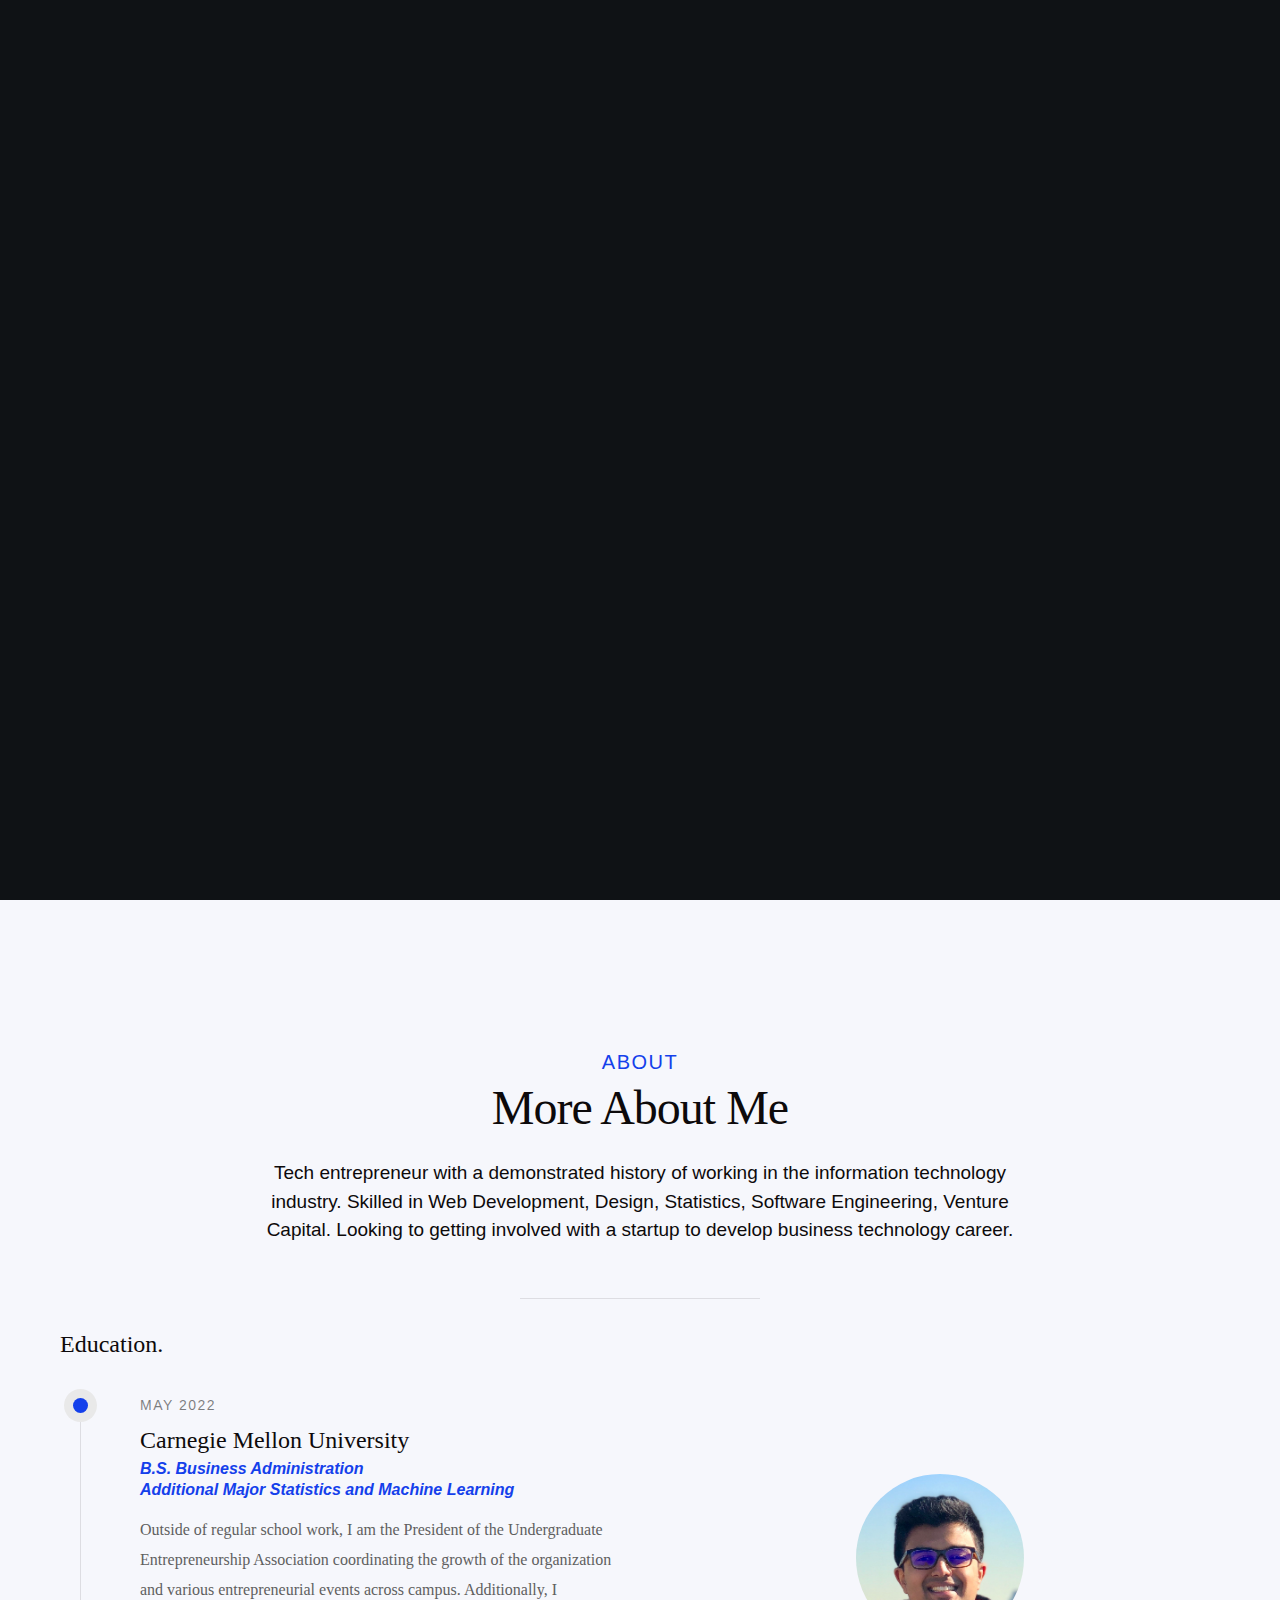
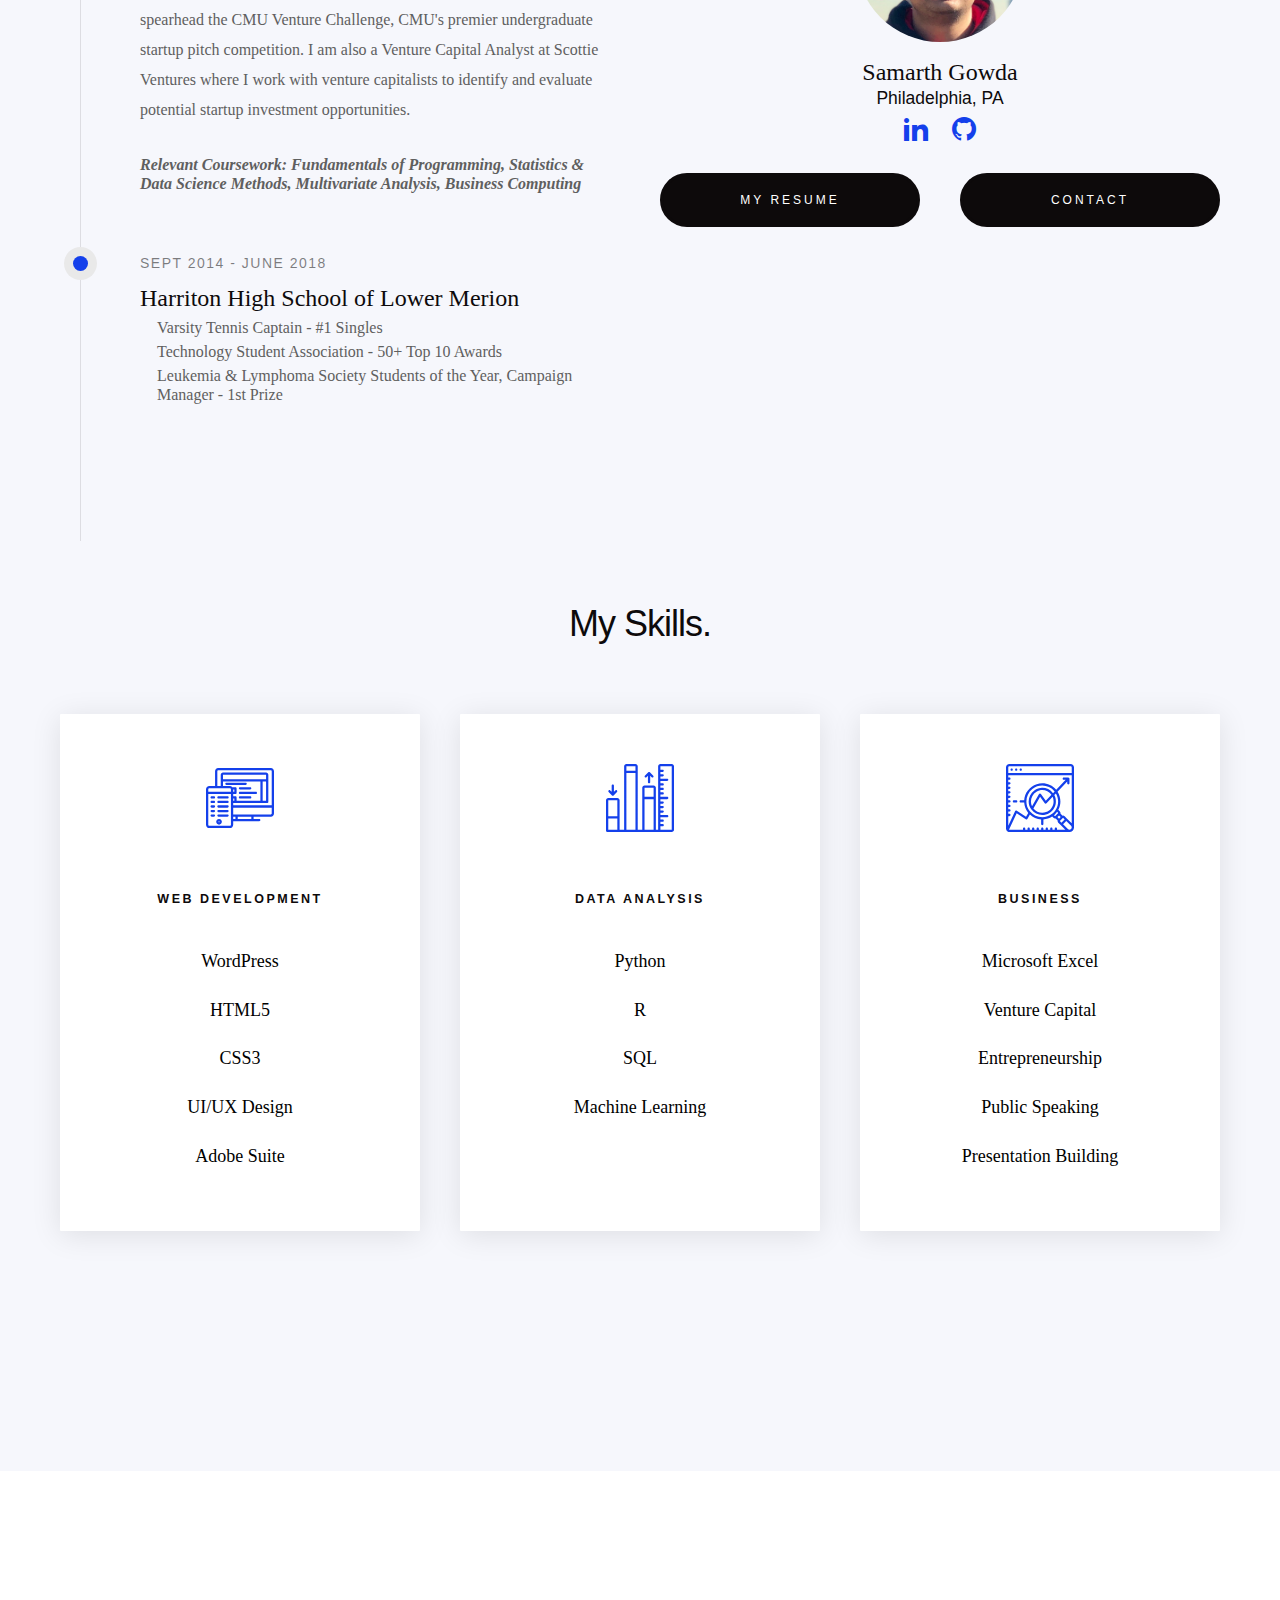
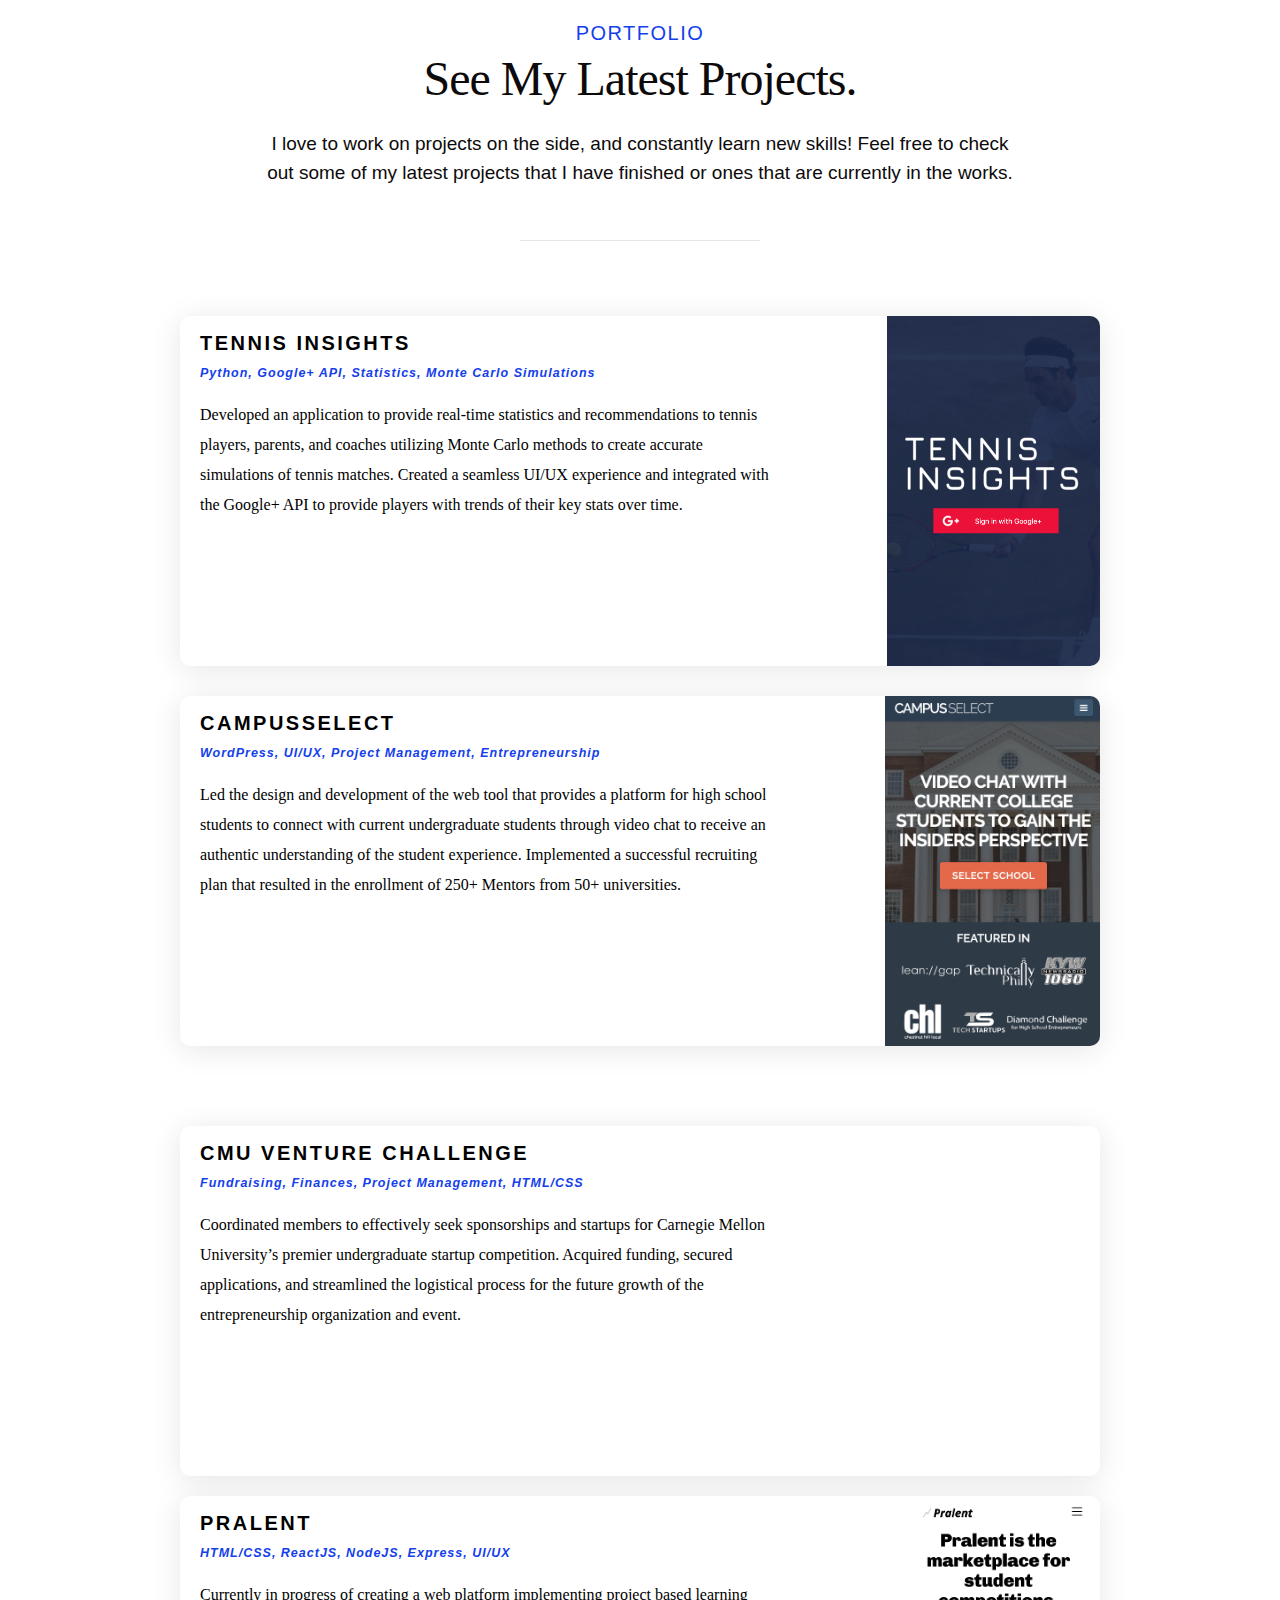
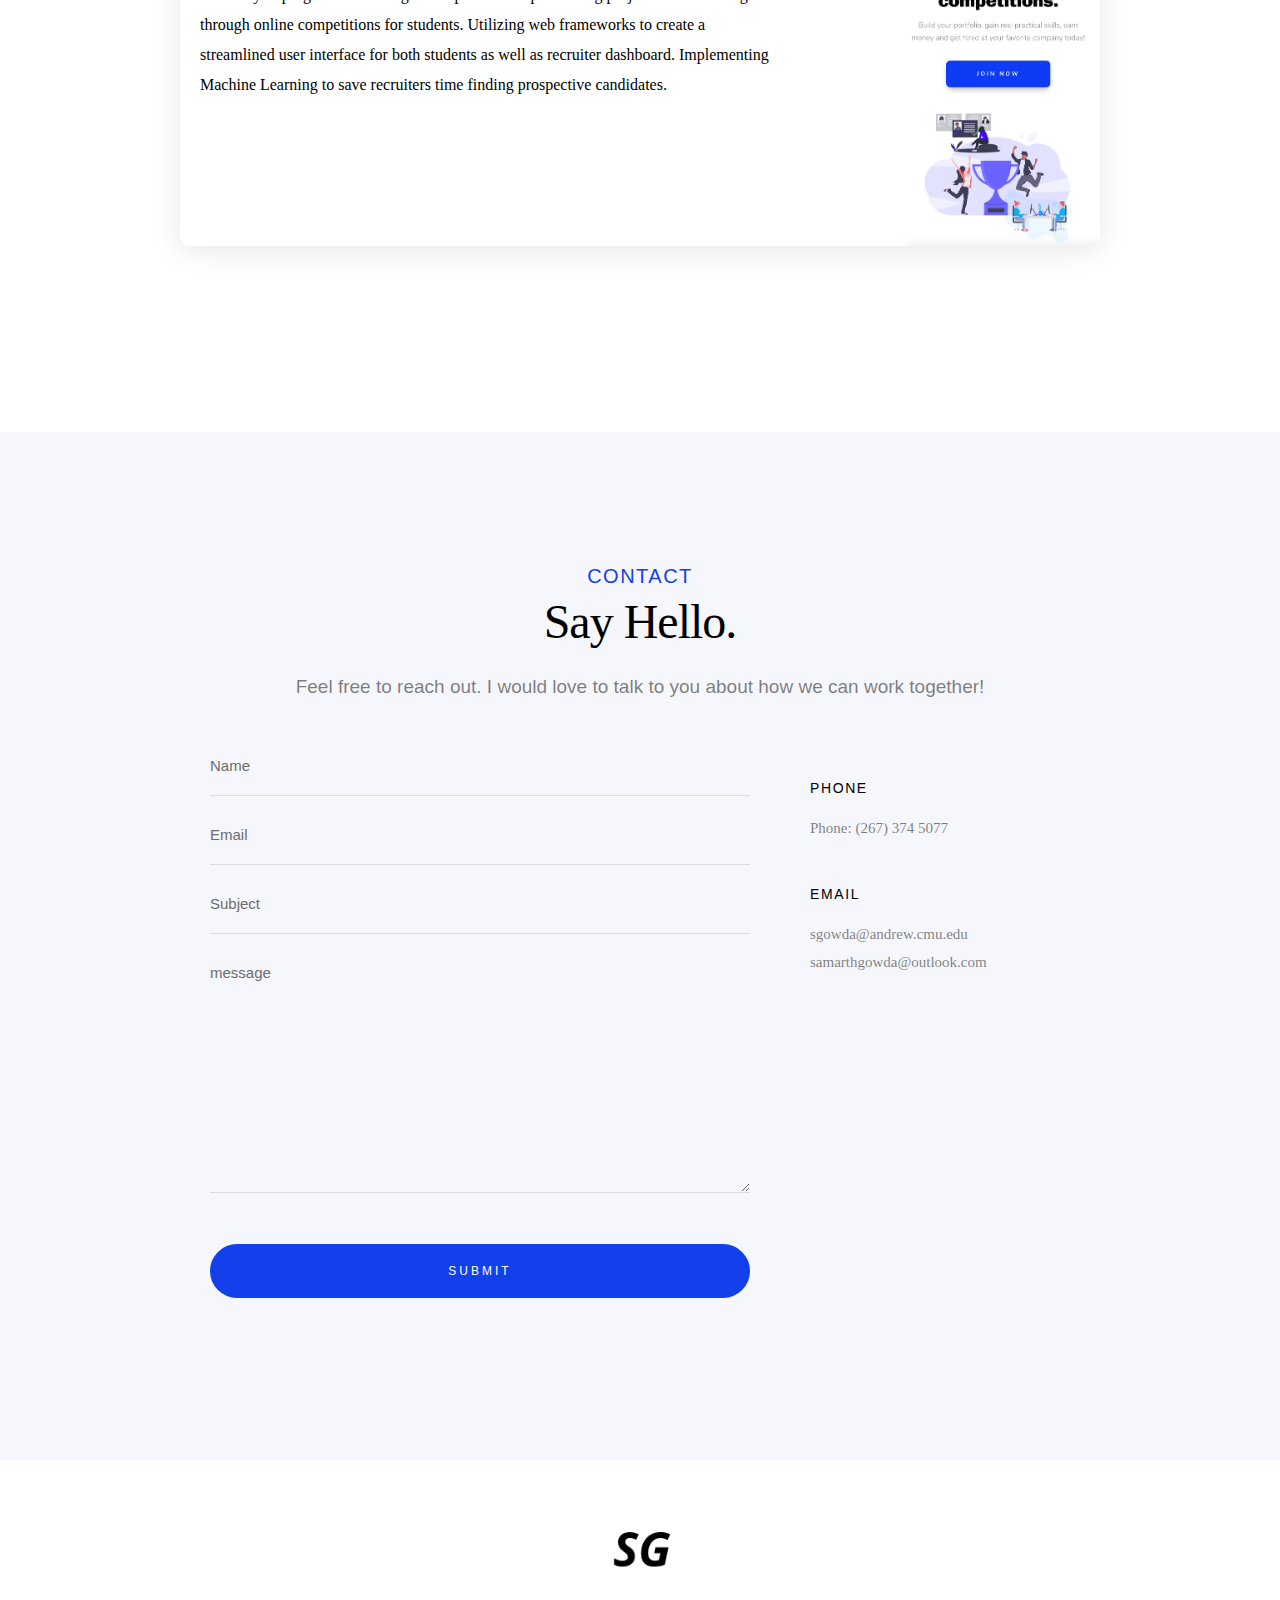
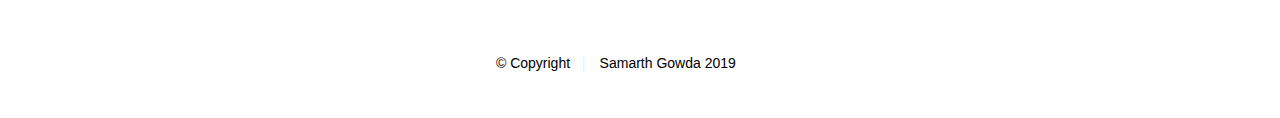
==== index.html @ a304f97c "Fix responsive project" ====
<!DOCTYPE html>
<!--[if lt IE 9 ]><html class="no-js oldie" lang="en"> <![endif]-->
<!--[if IE 9 ]><html class="no-js oldie ie9" lang="en"> <![endif]-->
<!--[if (gte IE 9)|!(IE)]><!-->
<html class="no-js" lang="en">
<!--<![endif]-->

<head>

    <!--- basic page needs
    ================================================== -->
    <meta charset="utf-8">
    <title>Samarth Gowda</title>
    <meta name="description" content="">
    <meta name="author" content="">

    <!-- mobile specific metas
    ================================================== -->
    <meta name="viewport" content="width=device-width, initial-scale=1">

    <!-- CSS
    ================================================== -->
    <link rel="stylesheet" href="css/base.css">
    <link rel="stylesheet" href="css/vendor.css">
    <link rel="stylesheet" href="css/main.css">

    <!-- script
    ================================================== -->
    <script src="js/modernizr.js"></script>
    <script src="js/pace.min.js"></script>

    <!-- favicons
    ================================================== -->
    <!-- <link rel="shortcut icon" href="favicon.ico" type="image/x-icon"> -->
    <link rel="icon" href="favicon.ico" type="">

    <link href="https://fonts.googleapis.com/css?family=Open+Sans" rel="stylesheet">
    <link rel="stylesheet" href="https://use.fontawesome.com/releases/v5.8.1/css/all.css" integrity="sha384-50oBUHEmvpQ+1lW4y57PTFmhCaXp0ML5d60M1M7uH2+nqUivzIebhndOJK28anvf" crossorigin="anonymous">
    <link rel="stylesheet" href="https://fonts.googleapis.com/icon?family=Material+Icons">

</head>

<body id="top">

    <!-- header
    ================================================== -->
    <header class="s-header">

        <div class="header-logo">
            <a class="site-logo" href="index.html"><img src="images/logo.png" alt="Homepage"></a>
        </div>

        <nav class="header-nav-wrap">
            <ul class="header-nav">
                <li class="current"><a class="smoothscroll"  href="#home" title="home">Home</a></li>
                <li><a class="smoothscroll"  href="#about" title="about">About</a></li>
                <li><a class="smoothscroll"  href="#projects" title="projects">Projects</a></li>
                <li><a class="smoothscroll"  href="#contact" title="contact">Contact</a></li>
            </ul>
        </nav>

        <a class="header-menu-toggle" href="#0"><span>Menu</span></a>

    </header> <!-- end s-header -->


   <!-- home
   ================================================== -->
   <section id="home" class="s-home page-hero target-section" data-parallax="scroll" data-image-src="images/bg-masthead.jpg" data-natural-width=3000 data-natural-height=2000 data-position-y=center>

        <div class="overlay"></div>
        <div class="shadow-overlay"></div>

        <div class="home-content">

            <div class="row home-content__main">

                <h3>Hello!</h3>

                <h1>
                    I am Samarth Gowda. <br>
                </h1>

                <h2>Student at Carnegie Mellon University<i class=""></i></h2>

                <div class="home-content__buttons">
                    <a href="#projects" class="smoothscroll btn btn--stroke">
                        Latest Projects
                    </a>
                    <a href="#about" class="smoothscroll btn btn--stroke">
                        More About Me
                    </a>
                </div>

                <div class="home-content__scroll">
                    <a href="#about" class="scroll-link smoothscroll">
                        <span>Scroll Down</span>
                    </a>
                </div>

            </div>

        </div> <!-- end home-content -->

    </section> <!-- end s-home -->


    <!-- about
    ================================================== -->
    <section id="about" class="s-about target-section">

        <div class="row narrow section-intro has-bottom-sep">
            <div class="col-full text-center">
                <h3>About</h3>
                <h1>More About Me</h1>
                <p class="lead">
                    Tech entrepreneur with a demonstrated history of working in the information technology
                    industry. Skilled in Web Development, Design, Statistics, Software Engineering, Venture Capital. Looking to
                    getting involved with a startup to develop business technology career.
                </p>
            </div>
        </div>

        <div class="row about-content">
            <div class="col-six tab-full left">
                <h3>Education.</h3>
                <div class="timeline">

                    <div class="timeline__block">
                        <div class="timeline__bullet"></div>
                        <div class="timeline__header">
                            <p class="timeline__timeframe">May 2022</p>
                            <h3>Carnegie Mellon University</h3>
                            <h5>B.S. Business Administration <br>Additional Major Statistics and Machine Learning</h5>
                        </div>
                        <div class="timeline__desc">
                            <p>Outside of regular school work, I am the President of the Undergraduate Entrepreneurship Association
                                coordinating the growth of the organization and various entrepreneurial events across campus.
                                Additionally, I spearhead the CMU Venture Challenge, CMU's premier undergraduate startup
                                pitch competition. I am also a Venture Capital Analyst at Scottie Ventures where I work with
                                venture capitalists to identify and evaluate potential startup investment opportunities.

                            <br>
                            <p class="coursework">Relevant Coursework: Fundamentals of Programming, Statistics & Data Science Methods,
                            Multivariate Analysis, Business Computing</p>
                            </p>

                        </div>
                    </div> <!-- end timeline__block -->

                    <div class="timeline__block">
                        <div class="timeline__bullet"></div>
                        <div class="timeline__header">
                            <p class="timeline__timeframe">Sept 2014 - June 2018</p>
                            <h3>Harriton High School of Lower Merion</h3>
                            <!-- <h5>Front-end Developer</h5> -->
                        </div>
                        <div class="timeline__desc">
                            <ul>
                                Varsity Tennis Captain - #1 Singles
                            </ul>
                            <ul>
                                Technology Student Association -  50+ Top 10 Awards
                            </ul>
                            <ul>
                                Leukemia & Lymphoma Society Students of the Year, Campaign Manager - 1st Prize
                            </ul>
                        </div>
                    </div> <!-- end timeline__block -->

                </div> <!-- end timeline -->
            </div> <!-- end left -->

            <div class="col-six tab-full right profile-info">
                <div class="align-center">
                    <img class="headshot" src="images/headshot.png" alt="headshot">
                    <h3>Samarth Gowda</h3>
                    <h4>Philadelphia, PA</h4>
                    <div class="">

                        <a href="https://www.linkedin.com/in/samarthgowda17/" target="_blank"><i class="im im-linkedin" aria-hidden="true"></i></a>

                        <a href="https://github.com/samarthgowda" target="_blank"><i class="im im-github" aria-hidden="true"></i></a>

                    </div>
                </div>
                <div class="row profile-btns">
                    <div class="col-six tab-full left">
                        <a href="SamarthGowdaResume.pdf" target="_blank" class="btn btn--primary full-width">My Resume</a>
                    </div>
                    <div class="col-six tab-full right">
                        <a href="mailto:sgowda@andrew.cmu.edu" class="btn btn--primary full-width">Contact</a>
                    </div>
                </div>
            </div>

        </div> <!-- end about-content -->


        <div class="row">
            <div class="col-full text-center">
                <h1>My Skills.</h1>
            </div>
        </div>
        <div class="row row-card">
            <div class="col-four">
                <div class="card">
                    <img src="images/icons/svg/web_dev.svg" alt="">
                    <h3>Web Development</h3>
                    <ul>
                        WordPress
                    </ul>
                    <ul>
                        HTML5
                    </ul>
                    <ul>
                        CSS3
                    </ul>
                    <ul>
                        UI/UX Design
                    </ul>
                    <ul>
                        Adobe Suite
                    </ul>
                </div>
            </div>
            <div class="col-four">
                <div class="card">
                    <img src="images/icons/svg/analytics.svg" alt="">
                    <h3>Data Analysis</h3>
                    <ul>
                        Python
                    </ul>
                    <ul>
                        R
                    </ul>
                    <ul>
                        SQL
                    </ul>
                    <ul>
                        Machine Learning
                    </ul>

                </div>
            </div>
            <div class="col-four">
                <div class="card">
                    <img src="images/icons/svg/business.svg" alt="">
                    <h3>Business</h3>
                    <ul>
                        Microsoft Excel
                    </ul>
                    <ul>
                        Venture Capital
                    </ul>
                    <ul>
                        Entrepreneurship
                    </ul>
                    <ul>
                        Public Speaking
                    </ul>
                    <ul>
                        Presentation Building
                    </ul>
                </div>
            </div>
        </div>


    </section> <!-- end about -->


    <!-- works
    ================================================== -->
    <section id="projects" class="s-works target-section">

        <div class="row narrow section-intro has-bottom-sep">
            <div class="col-full">
                <h3>Portfolio</h3>
                <h1>See My Latest Projects.</h1>
                <p class="lead">I love to work on projects on the side, and constantly learn new skills! Feel free to check out some of my latest projects that I have finished or
                ones that are currently in the works. </p>
            </div>
        </div>

        <!-- Row 1 -->
        <div class="row row-port">
            <!--  Tennis Insights -->
            <div class="col-six">
                <a href="https://www.youtube.com/watch?v=HVF5851zRSo&feature=youtu.be" target="_blank">
                    <div class="port-card">

                        <div class="col-eight">
                            <h1>Tennis Insights</h1>
                            <h3>Python, Google+ API, Statistics, Monte Carlo Simulations</h3>
                            <p>Developed an application to provide real-time statistics and recommendations to tennis players, parents, and coaches utilizing
                                 Monte Carlo methods to create accurate simulations of tennis matches. Created a seamless UI/UX experience and integrated with the Google+ API to provide
                                 players with trends of their key stats over time.
                             </p>

                        </div>
                        <div class="col-four">
                            <img src="images/portfolio/tennis_insights.png" alt="">
                        </div>

                    </div>
                </a>

            </div>
            <!--  CampusSelect -->
            <div class="col-six">
                <a href="https://www.campusselect.org" target="_blank">
                    <div class="port-card">
                        <div class="col-eight">
                            <h1>CampusSelect</h1>
                            <h3>WordPress, UI/UX, Project Management, Entrepreneurship</h3>
                            <p>Led the design and development of the web tool that provides a platform for high school
                                students to connect with current undergraduate students through video chat to receive an
                                authentic understanding of the student experience. Implemented a successful recruiting plan
                                that resulted in the enrollment of 250+ Mentors from 50+ universities.
                            </p>
                        </div>
                        <div class="col-four">
                            <img src="images/portfolio/campusselect.png" alt="">
                        </div>

                    </div>
                </a>

            </div>
        </div>

        <!--  Row 2-->
        <div class="row row-port">
            <!--  CMU VC -->
            <div class="col-six">
                <a href="https://cmuvc.ueacmu.com" target="_blank">
                    <div class="port-card">

                        <div class="col-eight">
                            <h1>CMU Venture Challenge</h1>
                            <h3>Fundraising, Finances, Project Management, HTML/CSS</h3>
                            <p>Coordinated members to effectively seek sponsorships and startups for
                                Carnegie Mellon University’s premier undergraduate startup competition.
                                Acquired funding, secured applications, and streamlined the logistical process for
                                the future growth of the entrepreneurship organization and event.
                             </p>

                        </div>
                        <div class="col-four">
                            <img src="images/portfolio/cmu_vc_speaking.png" alt="">
                        </div>

                    </div>
                </a>

            </div>
            <!--  Pralent -->
            <div class="col-six">
                <a>
                    <div class="port-card">
                        <div class="col-eight">
                            <h1>Pralent</h1>
                            <h3>HTML/CSS, ReactJS, NodeJS, Express, UI/UX</h3>
                            <p>Currently in progress of creating a web platform implementing project based learning
                                through online competitions for students. Utilizing web frameworks to create a streamlined
                                user interface for both students as well as recruiter dashboard. Implementing Machine Learning
                                to save recruiters time finding prospective candidates.
                            </p>
                        </div>
                        <div class="col-four">
                            <img src="images/portfolio/pralent_homepage.png" alt="">
                        </div>

                    </div>
                </a>

            </div>
        </div>


    </section> <!-- end works -->

    <!-- s-contact
    ================================================== -->
    <section id="contact" class="s-contact target-section">

        <div class="overlay"></div>

        <div class="row narrow section-intro">
            <div class="col-full">
                <h3>Contact</h3>
                <h1>Say Hello.</h1>

                <p class="lead">Feel free to reach out. I would love to talk to you about how we can work together!</p>
            </div>
        </div>

        <div class="row contact__main">
            <div class="col-eight tab-full contact__form">
                <form name="contactForm" id="contactForm" method="post" action="">
                    <fieldset>

                    <div class="form-field">
                        <input name="contactName" type="text" id="contactName" placeholder="Name" value="" minlength="2" required="" aria-required="true" class="full-width">
                    </div>
                    <div class="form-field">
                        <input name="contactEmail" type="email" id="contactEmail" placeholder="Email" value="" required="" aria-required="true" class="full-width">
                    </div>
                    <div class="form-field">
                        <input name="contactSubject" type="text" id="contactSubject" placeholder="Subject" value="" class="full-width">
                    </div>
                    <div class="form-field">
                        <textarea name="contactMessage" id="contactMessage" placeholder="message" rows="10" cols="50" required="" aria-required="true" class="full-width"></textarea>
                    </div>
                    <div class="form-field">
                        <button class="full-width btn--primary">Submit</button>
                        <div class="submit-loader">
                            <div class="text-loader">Sending...</div>
                            <div class="s-loader">
                                <div class="bounce1"></div>
                                <div class="bounce2"></div>
                                <div class="bounce3"></div>
                            </div>
                        </div>
                    </div>

                    </fieldset>
                </form>

                <!-- contact-warning -->
                <div class="message-warning">
                    Something went wrong. Please try again.
                </div>

                <!-- contact-success -->
                <div class="message-success">
                    Your message was sent, thank you!<br>
                </div>

            </div>
            <div class="col-four tab-full contact__infos">
                <h4 class="h06">Phone</h4>
                <p>Phone: (267) 374 5077<br>
                </p>

                <h4 class="h06">Email</h4>
                <p>sgowda@andrew.cmu.edu<br>
                samarthgowda@outlook.com
                </p>

            </div>

        </div>

    </section> <!-- end s-contact -->


    <!-- footer
    ================================================== -->
    <footer>
        <div class="row">
            <div class="col-full">

                <div class="footer-logo">
                    <a class="footer-site-logo" href="#0"><img src="images/logo.png" alt="Homepage"></a>
                </div>
            </div>
        </div>

        <div class="row footer-bottom">

            <div class="col-twelve">
                <div class="copyright">
                    <span>© Copyright</span>
                    <span>Samarth Gowda 2019<a style="color: #fff;" href="https://www.styleshout.com/">License</a></span>
                </div>

                <div class="go-top">
                <a class="smoothscroll" title="Back to Top" href="#top"><i class="im im-arrow-up" aria-hidden="true"></i></a>
                </div>
            </div>

        </div> <!-- end footer-bottom -->

    </footer> <!-- end footer -->


    <!-- photoswipe background
    ================================================== -->
    <div aria-hidden="true" class="pswp" role="dialog" tabindex="-1">

        <div class="pswp__bg"></div>
        <div class="pswp__scroll-wrap">

            <div class="pswp__container">
                <div class="pswp__item"></div>
                <div class="pswp__item"></div>
                <div class="pswp__item"></div>
            </div>

            <div class="pswp__ui pswp__ui--hidden">
                <div class="pswp__top-bar">
                    <div class="pswp__counter"></div><button class="pswp__button pswp__button--close" title="Close (Esc)"></button> <button class="pswp__button pswp__button--share" title=
                    "Share"></button> <button class="pswp__button pswp__button--fs" title="Toggle fullscreen"></button> <button class="pswp__button pswp__button--zoom" title=
                    "Zoom in/out"></button>
                    <div class="pswp__preloader">
                        <div class="pswp__preloader__icn">
                            <div class="pswp__preloader__cut">
                                <div class="pswp__preloader__donut"></div>
                            </div>
                        </div>
                    </div>
                </div>
                <div class="pswp__share-modal pswp__share-modal--hidden pswp__single-tap">
                    <div class="pswp__share-tooltip"></div>
                </div><button class="pswp__button pswp__button--arrow--left" title="Previous (arrow left)"></button> <button class="pswp__button pswp__button--arrow--right" title=
                "Next (arrow right)"></button>
                <div class="pswp__caption">
                    <div class="pswp__caption__center"></div>
                </div>
            </div>

        </div>

    </div><!-- end photoSwipe background -->

    <div id="preloader">
        <div id="loader"></div>
    </div>


    <!-- Java Script
    ================================================== -->
    <script src="js/jquery-3.2.1.min.js"></script>
    <script src="js/plugins.js"></script>
    <script src="js/main.js"></script>

</body>

</html>
---- css/base.css ----
/* ===================================================================
 *
 *  Hola v1.0 Base Stylesheet
 *  10-02-2017
 *  ------------------------------------------------------------------
 *
 *  TOC:
 *  # Normalize
 *  # Basic/base setup styles
 *      ## Media
 *      ## Typography resets
 *      ## links
 *      ## inputs
 *  # grid
 *      ## medium size devices
 *      ## tablets
 *      ## mobile devices
 *      ## small mobile devices
 *  # block grids
 *      ## medium size devices
 *      ## tablets
 *      ## mobile devices
 *      ## small mobile devices
 *  # MISC
 *
 * =================================================================== */


/* ===================================================================
 * # normalize
 * normalize.css v5.0.0 | MIT License |
 * github.com/necolas/normalize.css
 *
 * ------------------------------------------------------------------- */

html {
    font-family: sans-serif;
    line-height: 1.15;
    -ms-text-size-adjust: 100%;
    -webkit-text-size-adjust: 100%;
}

body {
    margin: 0;
}

article, aside, footer, header, nav, section {
    display: block;
}

h1 {
    font-size: 2em;
    margin: 0.67em 0;
}

figcaption, figure, main {
    display: block;
}

figure {
    margin: 1em 40px;
}

hr {
    box-sizing: content-box;
    height: 0;
    overflow: visible;
}

pre {
    font-family: monospace, monospace;
    font-size: 1em;
}

a {
    background-color: transparent;
    -webkit-text-decoration-skip: objects;
}

a:active, a:hover {
    outline-width: 0;
}

abbr[title] {
    border-bottom: none;
    text-decoration: underline;
    text-decoration: underline dotted;
}

b, strong {
    font-weight: inherit;
}

b, strong {
    font-weight: bolder;
}

code, kbd, samp {
    font-family: monospace, monospace;
    font-size: 1em;
}

dfn {
    font-style: italic;
}

mark {
    background-color: #ff0;
    color: #000;
}

small {
    font-size: 80%;
}

sub, sup {
    font-size: 75%;
    line-height: 0;
    position: relative;
    vertical-align: baseline;
}

sub {
    bottom: -0.25em;
}

sup {
    top: -0.5em;
}

audio, video {
    display: inline-block;
}

audio:not([controls]) {
    display: none;
    height: 0;
}

img {
    border-style: none;
}

svg:not(:root) {
    overflow: hidden;
}

button, input, optgroup, select, textarea {
    font-family: sans-serif;
    font-size: 100%;
    line-height: 1.15;
    margin: 0;
}

button, input {
    overflow: visible;
}

button, select {
    text-transform: none;
}

button, html [type="button"], [type="reset"], [type="submit"] {
    -webkit-appearance: button;
}

button::-moz-focus-inner, [type="button"]::-moz-focus-inner, [type="reset"]::-moz-focus-inner, [type="submit"]::-moz-focus-inner {
    border-style: none;
    padding: 0;
}

button:-moz-focusring, [type="button"]:-moz-focusring, [type="reset"]:-moz-focusring, [type="submit"]:-moz-focusring {
    outline: 1px dotted ButtonText;
}

fieldset {
    border: 1px solid #c0c0c0;
    margin: 0 2px;
    padding: 0.35em 0.625em 0.75em;
}

legend {
    box-sizing: border-box;
    color: inherit;
    display: table;
    max-width: 100%;
    padding: 0;
    white-space: normal;
}

progress {
    display: inline-block;
    vertical-align: baseline;
}

textarea {
    overflow: auto;
}

[type="checkbox"], [type="radio"] {
    box-sizing: border-box;
    padding: 0;
}

[type="number"]::-webkit-inner-spin-button, [type="number"]::-webkit-outer-spin-button {
    height: auto;
}

[type="search"] {
    -webkit-appearance: textfield;
    outline-offset: -2px;
}

[type="search"]::-webkit-search-cancel-button, [type="search"]::-webkit-search-decoration {
    -webkit-appearance: none;
}

::-webkit-file-upload-button {
    -webkit-appearance: button;
    font: inherit;
}

details, menu {
    display: block;
}

summary {
    display: list-item;
}

canvas {
    display: inline-block;
}

template {
    display: none;
}

[hidden] {
    display: none;
}


/* ===================================================================
 * # basic/base setup styles - (_basic.scss)
 *
 * ------------------------------------------------------------------- */

html {
    font-size: 62.5%;
    box-sizing: border-box;
}

*, *::before, *::after {
    box-sizing: inherit;
}

body {
    font-weight: normal;
    line-height: 1;
    word-wrap: break-word;
    text-rendering: optimizeLegibility;
    -webkit-overflow-scrolling: touch;
    -webkit-text-size-adjust: none;
}

body, input, button {
    -moz-osx-font-smoothing: grayscale;
    -webkit-font-smoothing: antialiased;
}


/* -------------------------------------------------------------------
 * ## Media - (_basic.scss)
 * ------------------------------------------------------------------- */

img, video {
    max-width: 100%;
    height: auto;
}


/* -------------------------------------------------------------------
 * ## Typography resets - (_basic.scss)
 * ------------------------------------------------------------------- */

div, dl, dt, dd, ul, ol, li, h1, h2, h3, h4, h5, h6, pre, form, p, blockquote, th, td {
    margin: 0;
    padding: 0;
}

h1, h2, h3, h4, h5, h6 {
    -webkit-font-smoothing: auto;
    -webkit-font-smoothing: antialiased;
    -webkit-font-variant-ligatures: common-ligatures;
    -moz-font-variant-ligatures: common-ligatures;
    font-variant-ligatures: common-ligatures;
    text-rendering: optimizeLegibility;
}

em, i {
    font-style: italic;
    line-height: inherit;
}

strong, b {
    font-weight: bold;
    line-height: inherit;
}

small {
    font-size: 60%;
    line-height: inherit;
}

ol, ul {
    list-style: none;
}

li {
    display: block;
}


/* -------------------------------------------------------------------
 * ## links - (_basic.scss)
 * ------------------------------------------------------------------- */

a {
    text-decoration: none;
    line-height: inherit;
}

a img {
    border: none;
}


/* -------------------------------------------------------------------
 * ## inputs - (_basic.scss)
 * ------------------------------------------------------------------- */

fieldset {
    margin: 0;
    padding: 0;
}

input[type="email"],
input[type="number"],
input[type="search"],
input[type="text"],
input[type="tel"],
input[type="url"],
input[type="password"], textarea {
    -webkit-appearance: none;
    -moz-appearance: none;
    -ms-appearance: none;
    -o-appearance: none;
    appearance: none;
}


/* ===================================================================
 * # grid - (_grid.scss)
 *
 * ------------------------------------------------------------------- */

.row {
    width: 94%;
    max-width: 1200px;
    margin: 0 auto;
}

.row:after {
    content: "";
    display: table;
    clear: both;
}

.row .row {
    width: auto;
    max-width: none;
    margin-left: -20px;
    margin-right: -20px;
}


/* column blocks
 * -------------------------------------- */

[class*="col-"] {
    float: left;
}

[class*="col-"] + [class*="col-"].end {
    float: right;
}

[class*="col-"] {
    padding: 0 20px;
}


/* column width classes
 * -------------------------------------- */

.col-one {
    width: 8.33333%;
}

.col-two, .col-1-6 {
    width: 16.66667%;
}

.col-three, .col-1-4 {
    width: 25%;
}

.col-four, .col-1-3 {
    width: 33.33333%;
}

.col-five {
    width: 41.66667%;
}

.col-six, .col-1-2 {
    width: 50%;
}

.col-seven {
    width: 58.33333%;
}

.col-eight, .col-2-3 {
    width: 66.66667%;
}

.col-nine, .col-3-4 {
    width: 75%;
}

.col-ten, .col-5-6 {
    width: 83.33333%;
}

.col-eleven {
    width: 91.66667%;
}

.col-twelve, .col-full {
    width: 100%;
}


/* -------------------------------------------------------------------
 * ## medium size devices - (_grid.scss)
 * ------------------------------------------------------------------- */

@media only screen and (max-width: 1200px) {
    .row .row {
        margin-left: -15px;
        margin-right: -15px;
    }
    [class*="col-"] {
        padding: 0 15px;
    }
    .md-two, .md-1-6 {
        width: 16.66667%;
    }
    .md-one {
        width: 8.33333%;
    }
    .md-three, .md-1-4 {
        width: 25%;
    }
    .md-four, .md-1-3 {
        width: 33.33333%;
    }
    .md-five {
        width: 41.66667%;
    }
    .md-six, .md-1-2 {
        width: 50%;
    }
    .md-seven {
        width: 58.33333%;
    }
    .md-eight, .md-2-3 {
        width: 66.66667%;
    }
    .md-nine, .md-3-4 {
        width: 75%;
    }
    .md-ten, .md-5-6 {
        width: 83.33333%;
    }
    .md-eleven {
        width: 91.66667%;
    }
    .md-twelve, .md-full {
        width: 100%;
    }
}


/* -------------------------------------------------------------------
 * ## tablets - (_grid.scss)
 * ------------------------------------------------------------------- */

@media only screen and (max-width: 800px) {
    .row {
        width: 90%;
    }
    .tab-1-4 {
        width: 25%;
    }
    .tab-1-3 {
        width: 33.33333%;
    }
    .tab-1-2 {
        width: 50%;
    }
    .tab-2-3 {
        width: 66.66667%;
    }
    .tab-3-4 {
        width: 75%;
    }
    .tab-full {
        width: 100%;
    }
}


/* -------------------------------------------------------------------
 * ## mobile devices - (_grid.scss)
 * ------------------------------------------------------------------- */

@media only screen and (max-width: 600px) {
    .row {
        width: auto;
        padding-left: 25px;
        padding-right: 25px;
    }
    .row .row {
        margin-left: -10px;
        margin-right: -10px;
    }
    [class*="col-"] {
        padding: 0 10px;
    }
    .mob-1-4 {
        width: 25%;
    }
    .mob-1-3 {
        width: 33.33333%;
    }
    .mob-1-2 {
        width: 50%;
    }
    .mob-2-3 {
        width: 66.66667%;
    }
    .mob-3-4 {
        width: 75%;
    }
    .mob-full {
        width: 100%;
    }
}


/* -------------------------------------------------------------------
 * ## small mobile devices - (_grid.scss)
 * ------------------------------------------------------------------- */


/* stack columns on small mobile devices
 * ------------------------------------------------------------------- */

@media only screen and (max-width: 400px) {
    .row .row {
        padding-left: 0;
        padding-right: 0;
        margin-left: 0;
        margin-right: 0;
    }
    [class*="col-"] {
        width: 100% !important;
        float: none !important;
        clear: both !important;
        margin-left: 0;
        margin-right: 0;
        padding: 0;
    }
    [class*="col-"] + [class*="col-"].end {
        float: none;
    }
}


/* ===================================================================
 * # block grids - (_grid.scss)
 * ------------------------------------------------------------------- */


/*   Equally-sized columns define at row level
 * ------------------------------------------------------------------- */

[class*="block-"]:after {
    content: "";
    display: table;
    clear: both;
}

.block-1-6 .col-block {
    width: 16.66667%;
}

.block-1-5 .col-block {
    width: 20%;
}

.block-1-4 .col-block {
    width: 25%;
}

.block-1-3 .col-block {
    width: 33.33333%;
}

.block-1-2 .col-block {
    width: 50%;
}


/**
 * Clearing for block grid columns. Allow columns with
 * different heights to align properly.
 */

.block-1-6 .col-block:nth-child(6n+1),
.block-1-5 .col-block:nth-child(5n+1),
.block-1-4 .col-block:nth-child(4n+1),
.block-1-3 .col-block:nth-child(3n+1),
.block-1-2 .col-block:nth-child(2n+1) {
    clear: both;
}


/* -------------------------------------------------------------------
 * ## medium size devices - (_grid.scss)
 * ------------------------------------------------------------------- */

@media only screen and (max-width: 1200px) {
    .block-m-1-6 .col-block {
        width: 16.66667%;
    }
    .block-m-1-5 .col-block {
        width: 20%;
    }
    .block-m-1-4 .col-block {
        width: 25%;
    }
    .block-m-1-3 .col-block {
        width: 33.33333%;
    }
    .block-m-1-2 .col-block {
        width: 50%;
    }
    .block-m-full .col-block {
        width: 100%;
        clear: both;
    }
    [class*="block-m-"] .bgrid:nth-child(n) {
        clear: none;
    }
    .block-m-1-6 .col-block:nth-child(6n+1),
    .block-m-1-5 .col-block:nth-child(5n+1),
    .block-m-1-4 .col-block:nth-child(4n+1),
    .block-m-1-3 .col-block:nth-child(3n+1),
    .block-m-1-2 .col-block:nth-child(2n+1) {
        clear: both;
    }
}


/* -------------------------------------------------------------------
 * ## tablets - (_grid.scss)
 * ------------------------------------------------------------------- */

@media only screen and (max-width: 800px) {
    .block-tab-1-6 .col-block {
        width: 16.66667%;
    }
    .block-tab-1-5 .col-block {
        width: 20%;
    }
    .block-tab-1-4 .col-block {
        width: 25%;
    }
    .block-tab-1-3 .col-block {
        width: 33.33333%;
    }
    .block-tab-1-2 .col-block {
        width: 50%;
    }
    .block-tab-full .col-block {
        width: 100%;
        clear: both;
    }
    [class*="block-tab-"] .bgrid:nth-child(n) {
        clear: none;
    }
    .block-tab-1-6 .col-block:nth-child(6n+1),
    .block-tab-1-6 .col-block:nth-child(5n+1),
    .block-tab-1-4 .col-block:nth-child(4n+1),
    .block-tab-1-3 .col-block:nth-child(3n+1),
    .block-tab-1-2 .col-block:nth-child(2n+1) {
        clear: both;
    }
}


/* -------------------------------------------------------------------
 * ## mobile devices - (_grid.scss)
 * ------------------------------------------------------------------- */

@media only screen and (max-width: 600px) {
    .block-mob-1-6 .col-block {
        width: 16.66667%;
    }
    .block-mob-1-5 .col-block {
        width: 20%;
    }
    .block-mob-1-4 .col-block {
        width: 25%;
    }
    .block-mob-1-3 .col-block {
        width: 33.33333%;
    }
    .block-mob-1-2 .col-block {
        width: 50%;
    }
    .block-mob-full .col-block {
        width: 100%;
        clear: both;
    }
    [class*="block-mob-"] .bgrid:nth-child(n) {
        clear: none;
    }
    .block-mob-1-6 .col-block:nth-child(6n+1),
    .block-mob-1-5 .col-block:nth-child(5n+1),
    .block-mob-1-4 .col-block:nth-child(4n+1),
    .block-mob-1-3 .col-block:nth-child(3n+1),
    .block-mob-1-2 .col-block:nth-child(2n+1) {
        clear: both;
    }
}


/* -------------------------------------------------------------------
 * ## small mobile devices - (_grid.scss)
 * ------------------------------------------------------------------- */


/* stack columns on small mobile devices
 * ------------------------------------------------------------------- */

@media only screen and (max-width: 400px) {
    .stack .col-block {
        width: 100% !important;
        float: none !important;
        clear: both !important;
        margin-left: 0;
        margin-right: 0;
    }
}


/* ===================================================================
 * # MISC  - (_grid.scss)
 *
 * ------------------------------------------------------------------- */

.group:after {
    content: "";
    display: table;
    clear: both;
}


/* Misc Helper Styles
 * -------------------------------------- */

.is-hidden {
    display: none;
}

.is-invisible {
    visibility: hidden;
}

.antialiased {
    -webkit-font-smoothing: antialiased;
    -moz-osx-font-smoothing: grayscale;
}

.overflow-hidden {
    overflow: hidden;
}

.remove-bottom {
    margin-bottom: 0;
}

.half-bottom {
    margin-bottom: 1.5rem !important;
}

.add-bottom {
    margin-bottom: 3rem !important;
}

.no-border {
    border: none;
}

.full-width {
    width: 100%;
}

.text-center {
    text-align: center;
}

.text-left {
    text-align: left;
}

.text-right {
    text-align: right;
}

.pull-left {
    float: left;
}

.pull-right {
    float: right;
}

.align-center {
    margin-left: auto;
    margin-right: auto;
    text-align: center;
}
---- css/vendor.css ----
/* =================================================================== 
 *
 *  Hola v1.0 Vendor/Third Party CSS 
 *  10-02-2017
 *  ------------------------------------------------------------------
 *
 *  TOC:
 *  # Slick slider
 *  # PhotoSwipe Skin
 *  # Prettyprint GitHub Theme
 *
 * =================================================================== */


/* ===================================================================
 * # slick slider
 *
 * ------------------------------------------------------------------- */

.slick-slider {
    position: relative;
    display: block;
    box-sizing: border-box;
    -webkit-touch-callout: none;
    -webkit-user-select: none;
    -khtml-user-select: none;
    -moz-user-select: none;
    -ms-user-select: none;
    user-select: none;
    -ms-touch-action: pan-y;
    touch-action: pan-y;
    -webkit-tap-highlight-color: transparent;
}

.slick-list {
    position: relative;
    overflow: hidden;
    display: block;
    margin: 0;
    padding: 0;
}

.slick-list:focus {
    outline: none;
}

.slick-list.dragging {
    cursor: pointer;
    cursor: hand;
}

.slick-slider .slick-track, .slick-slider .slick-list {
    -webkit-transform: translate3d(0, 0, 0);
    -moz-transform: translate3d(0, 0, 0);
    -ms-transform: translate3d(0, 0, 0);
    -o-transform: translate3d(0, 0, 0);
    transform: translate3d(0, 0, 0);
}

.slick-track {
    position: relative;
    left: 0;
    top: 0;
    display: block;
}

.slick-track:before, .slick-track:after {
    content: "";
    display: table;
}

.slick-track:after {
    clear: both;
}

.slick-loading .slick-track {
    visibility: hidden;
}

.slick-slide {
    float: left;
    height: 100%;
    min-height: 1px;
    display: none;
}

[dir="rtl"] .slick-slide {
    float: right;
}

.slick-slide img {
    display: block;
}

.slick-slide.slick-loading img {
    display: none;
}

.slick-slide.dragging img {
    pointer-events: none;
}

.slick-initialized .slick-slide {
    display: block;
}

.slick-loading .slick-slide {
    visibility: hidden;
}

.slick-vertical .slick-slide {
    display: block;
    height: auto;
    border: 1px solid transparent;
}

.slick-arrow.slick-hidden {
    display: none;
}


/*! PhotoSwipe main CSS by Dmitry Semenov | photoswipe.com | MIT license */


/*
	Styles for basic PhotoSwipe functionality (sliding area, open/close transitions)
*/


/* pswp = photoswipe */

.pswp {
    display: none;
    position: absolute;
    width: 100%;
    height: 100%;
    left: 0;
    top: 0;
    overflow: hidden;
    -ms-touch-action: none;
    touch-action: none;
    z-index: 1500;
    -webkit-text-size-adjust: 100%;
    /* create separate layer, to avoid paint on window.onscroll in webkit/blink */
    -webkit-backface-visibility: hidden;
    outline: none;
}

.pswp * {
    -webkit-box-sizing: border-box;
    box-sizing: border-box;
}

.pswp img {
    max-width: none;
}


/* style is added when JS option showHideOpacity is set to true */

.pswp--animate_opacity {
    /* 0.001, because opacity:0 doesn't trigger Paint action, which causes lag at start of transition */
    opacity: 0.001;
    will-change: opacity;
    /* for open/close transition */
    -webkit-transition: opacity 333ms cubic-bezier(0.4, 0, 0.22, 1);
    transition: opacity 333ms cubic-bezier(0.4, 0, 0.22, 1);
}

.pswp--open {
    display: block;
}

.pswp--zoom-allowed .pswp__img {
    /* autoprefixer: off */
    cursor: -webkit-zoom-in;
    cursor: -moz-zoom-in;
    cursor: zoom-in;
}

.pswp--zoomed-in .pswp__img {
    /* autoprefixer: off */
    cursor: -webkit-grab;
    cursor: -moz-grab;
    cursor: grab;
}

.pswp--dragging .pswp__img {
    /* autoprefixer: off */
    cursor: -webkit-grabbing;
    cursor: -moz-grabbing;
    cursor: grabbing;
}


/*
	Background is added as a separate element.
	As animating opacity is much faster than animating rgba() background-color.
*/

.pswp__bg {
    position: absolute;
    left: 0;
    top: 0;
    width: 100%;
    height: 100%;
    background: #000;
    opacity: 0;
    -webkit-transform: translateZ(0);
    transform: translateZ(0);
    -webkit-backface-visibility: hidden;
    will-change: opacity;
}

.pswp__scroll-wrap {
    position: absolute;
    left: 0;
    top: 0;
    width: 100%;
    height: 100%;
    overflow: hidden;
}

.pswp__container, .pswp__zoom-wrap {
    -ms-touch-action: none;
    touch-action: none;
    position: absolute;
    left: 0;
    right: 0;
    top: 0;
    bottom: 0;
}


/* Prevent selection and tap highlights */

.pswp__container, .pswp__img {
    -webkit-user-select: none;
    -moz-user-select: none;
    -ms-user-select: none;
    user-select: none;
    -webkit-tap-highlight-color: transparent;
    -webkit-touch-callout: none;
}

.pswp__zoom-wrap {
    position: absolute;
    width: 100%;
    -webkit-transform-origin: left top;
    -ms-transform-origin: left top;
    transform-origin: left top;
    /* for open/close transition */
    -webkit-transition: -webkit-transform 333ms cubic-bezier(0.4, 0, 0.22, 1);
    transition: transform 333ms cubic-bezier(0.4, 0, 0.22, 1);
}

.pswp__bg {
    will-change: opacity;
    /* for open/close transition */
    -webkit-transition: opacity 333ms cubic-bezier(0.4, 0, 0.22, 1);
    transition: opacity 333ms cubic-bezier(0.4, 0, 0.22, 1);
}

.pswp--animated-in .pswp__bg, .pswp--animated-in .pswp__zoom-wrap {
    -webkit-transition: none;
    transition: none;
}

.pswp__container, .pswp__zoom-wrap {
    -webkit-backface-visibility: hidden;
}

.pswp__item {
    position: absolute;
    left: 0;
    right: 0;
    top: 0;
    bottom: 0;
    overflow: hidden;
}

.pswp__img {
    position: absolute;
    width: auto;
    height: auto;
    top: 0;
    left: 0;
}


/*
	stretched thumbnail or div placeholder element (see below)
	style is added to avoid flickering in webkit/blink when layers overlap
*/

.pswp__img--placeholder {
    -webkit-backface-visibility: hidden;
}


/*
	div element that matches size of large image
	large image loads on top of it
*/

.pswp__img--placeholder--blank {
    background: #222;
}

.pswp--ie .pswp__img {
    width: 100% !important;
    height: auto !important;
    left: 0;
    top: 0;
}


/*
	Error message appears when image is not loaded
	(JS option errorMsg controls markup)
*/

.pswp__error-msg {
    position: absolute;
    left: 0;
    top: 50%;
    width: 100%;
    text-align: center;
    font-size: 14px;
    line-height: 16px;
    margin-top: -8px;
    color: #CCC;
}

.pswp__error-msg a {
    color: #CCC;
    text-decoration: underline;
}


/* ===================================================================
 * # PhotoSwipe Skin
 *
 * ------------------------------------------------------------------- */


/*
    Contents:

    1. Buttons
    2. Share modal and links
    3. Index indicator ("1 of X" counter)
    4. Caption
    5. Loading indicator
    6. Additional styles (root element, top bar, idle state, hidden state, etc.)
*/


/* -------------------------------------------------------------------
 * ## 1. buttons
 * ------------------------------------------------------------------- */


/* <button> css reset */

.pswp__button {
    width: 44px;
    height: 44px;
    line-height: 1;
    position: relative;
    background: none;
    cursor: pointer;
    overflow: visible;
    -webkit-appearance: none;
    display: block;
    border: 0;
    padding: 0;
    margin: 0;
    float: right;
    opacity: 0.6;
    -webkit-transition: opacity 0.2s;
    transition: opacity 0.2s;
    -webkit-box-shadow: none;
    box-shadow: none;
}

.pswp__button:focus, .pswp__button:hover {
    opacity: 1;
    background-color: transparent;
}

.pswp__button:active {
    outline: none;
    opacity: 0.9;
}

.pswp__button::-moz-focus-inner {
    padding: 0;
    border: 0;
}


/* 
pswp__ui--over-close class it added when mouse is 
over element that should close gallery 
*/

.pswp__ui--over-close .pswp__button--close {
    opacity: 1;
}

.pswp__button, .pswp__button--arrow--left:before, .pswp__button--arrow--right:before {
    background: url(../images/photoswipe/default-skin.png) 0 0 no-repeat;
    background-size: 264px 88px;
    width: 44px;
    height: 44px;
}

@media (-webkit-min-device-pixel-ratio: 1.1), (-webkit-min-device-pixel-ratio: 1.09375), (min-resolution: 105dpi), (min-resolution: 1.1dppx) {
    /* Serve SVG sprite if browser supports SVG and resolution is more than 105dpi */
    .pswp--svg .pswp__button, .pswp--svg .pswp__button--arrow--left:before, .pswp--svg .pswp__button--arrow--right:before {
        background-image: url(images/photoswipe/default-skin.svg);
    }
    .pswp--svg .pswp__button--arrow--left, .pswp--svg .pswp__button--arrow--right {
        background: none;
    }
}

.pswp__button--close {
    background-position: 0 -44px;
}

.pswp__button--share {
    background-position: -44px -44px;
}

.pswp__button--fs {
    display: none;
}

.pswp--supports-fs .pswp__button--fs {
    display: block;
}

.pswp--fs .pswp__button--fs {
    background-position: -44px 0;
}

.pswp__button--zoom {
    display: none;
    background-position: -88px 0;
}

.pswp--zoom-allowed .pswp__button--zoom {
    display: block;
}

.pswp--zoomed-in .pswp__button--zoom {
    background-position: -132px 0;
}


/* no arrows on touch screens */

.pswp--touch .pswp__button--arrow--left, .pswp--touch .pswp__button--arrow--right {
    visibility: hidden;
}


/*
Arrow buttons hit area
(icon is added to :before pseudo-element)
*/

.pswp__button--arrow--left, .pswp__button--arrow--right {
    background: none;
    top: 50%;
    margin-top: -22px;
    width: 30px;
    height: 32px;
    position: absolute;
}

.pswp__button--arrow--left {
    left: 12px;
}

.pswp__button--arrow--right {
    right: 12px;
}

.pswp__button--arrow--left:before, .pswp__button--arrow--right:before {
    content: '';
    top: 0;
    background-color: rgba(0, 0, 0, 0.3);
    height: 30px;
    width: 32px;
    position: absolute;
    border-radius: 3px;
}

.pswp__button--arrow--left:before {
    left: 6px;
    background-position: -138px -44px;
}

.pswp__button--arrow--right:before {
    right: 6px;
    background-position: -94px -44px;
}


/* -------------------------------------------------------------------
 * ## 2. Share modal/popup and links
 * ------------------------------------------------------------------- */

.pswp__counter, .pswp__share-modal {
    -webkit-user-select: none;
    -moz-user-select: none;
    -ms-user-select: none;
    user-select: none;
}

.pswp__share-modal {
    display: block;
    background: rgba(0, 0, 0, 0.5);
    width: 100%;
    height: 100%;
    top: 0;
    left: 0;
    padding: 10px;
    position: absolute;
    z-index: 1600;
    opacity: 0;
    -webkit-transition: opacity 0.25s ease-out;
    transition: opacity 0.25s ease-out;
    -webkit-backface-visibility: hidden;
    will-change: opacity;
}

.pswp__share-modal--hidden {
    display: none;
}

.pswp__share-tooltip {
    z-index: 1620;
    position: absolute;
    background: #FFF;
    top: 56px;
    border-radius: 3px;
    display: block;
    width: auto;
    right: 44px;
    -webkit-box-shadow: 0 2px 5px rgba(0, 0, 0, 0.25);
    box-shadow: 0 2px 5px rgba(0, 0, 0, 0.25);
    -webkit-transform: translateY(6px);
    -ms-transform: translateY(6px);
    transform: translateY(6px);
    -webkit-transition: -webkit-transform 0.25s;
    transition: transform 0.25s;
    -webkit-backface-visibility: hidden;
    will-change: transform;
}

.pswp__share-tooltip a {
    display: block;
    padding: 9px 15px;
    color: #000;
    text-decoration: none;
    font-size: 13px;
    line-height: 18px;
}

.pswp__share-tooltip a:hover {
    text-decoration: none;
    color: #000;
}

.pswp__share-tooltip a:first-child {
    /* round corners on the first/last list item */
    border-radius: 3px 3px 0 0;
}

.pswp__share-tooltip a:last-child {
    border-radius: 0 0 3px 3px;
}

.pswp__share-modal--fade-in {
    opacity: 1;
}

.pswp__share-modal--fade-in .pswp__share-tooltip {
    -webkit-transform: translateY(0);
    -ms-transform: translateY(0);
    transform: translateY(0);
}


/* increase size of share links on touch devices */

.pswp--touch .pswp__share-tooltip a {
    padding: 16px 12px;
}

a.pswp__share--facebook:before {
    content: '';
    display: block;
    width: 0;
    height: 0;
    position: absolute;
    top: -12px;
    right: 15px;
    border: 6px solid transparent;
    border-bottom-color: #FFF;
    -webkit-pointer-events: none;
    -moz-pointer-events: none;
    pointer-events: none;
}

a.pswp__share--facebook:hover {
    background: #3E5C9A;
    color: #FFF;
}

a.pswp__share--facebook:hover:before {
    border-bottom-color: #3E5C9A;
}

a.pswp__share--twitter:hover {
    background: #55ACEE;
    color: #FFF;
}

a.pswp__share--pinterest:hover {
    background: #CCC;
    color: #CE272D;
}

a.pswp__share--download:hover {
    background: #DDD;
}


/* -------------------------------------------------------------------
 * ## 3. Index indicator ("1 of X" counter)
 * ------------------------------------------------------------------- */

.pswp__counter {
    position: absolute;
    left: 6px;
    top: 0;
    height: 44px;
    font-size: 13px;
    line-height: 44px;
    color: #FFF;
    opacity: 0.75;
    padding: 0 10px;
}


/* -------------------------------------------------------------------
 * ## 4. Caption
 * ------------------------------------------------------------------- */

.pswp__caption {
    position: absolute;
    left: 0;
    bottom: 0;
    width: 100%;
    min-height: 45px;
}

.pswp__caption h4 {
    font-size: 1.8rem;
    line-height: 1.333;
    margin: 0 0 .6rem;
    color: #FFFFFF;
}

.pswp__caption small {
    font-size: 11px;
    color: rgba(255, 255, 255, 0.5);
}

.pswp__caption__center {
    text-align: center;
    max-width: 900px;
    margin: 0 auto;
    font-size: 13px;
    padding: 10px;
    line-height: 20px;
    color: rgba(255, 255, 255, 0.5);
}

.pswp__caption--empty {
    display: none;
}


/* Fake caption element, used to calculate height of next/prev image */

.pswp__caption--fake {
    visibility: hidden;
}


/* -------------------------------------------------------------------
 * ## 5. Loading indicator (preloader)
 * You can play with it here - http://codepen.io/dimsemenov/pen/yyBWoR
 * ------------------------------------------------------------------- */

.pswp__preloader {
    width: 44px;
    height: 44px;
    position: absolute;
    top: 0;
    left: 50%;
    margin-left: -22px;
    opacity: 0;
    -webkit-transition: opacity 0.25s ease-out;
    transition: opacity 0.25s ease-out;
    will-change: opacity;
    direction: ltr;
}

.pswp__preloader__icn {
    width: 20px;
    height: 20px;
    margin: 12px;
}

.pswp__preloader--active {
    opacity: 1;
}

.pswp__preloader--active .pswp__preloader__icn {
    /* We use .gif in browsers that don't support CSS animation */
    background: url(..images/photoswipe/preloader.gif) 0 0 no-repeat;
}

.pswp--css_animation .pswp__preloader--active {
    opacity: 1;
}

.pswp--css_animation .pswp__preloader--active .pswp__preloader__icn {
    -webkit-animation: clockwise 500ms linear infinite;
    animation: clockwise 500ms linear infinite;
}

.pswp--css_animation .pswp__preloader--active .pswp__preloader__donut {
    -webkit-animation: donut-rotate 1000ms cubic-bezier(0.4, 0, 0.22, 1) infinite;
    animation: donut-rotate 1000ms cubic-bezier(0.4, 0, 0.22, 1) infinite;
}

.pswp--css_animation .pswp__preloader__icn {
    background: none;
    opacity: 0.75;
    width: 14px;
    height: 14px;
    position: absolute;
    left: 15px;
    top: 15px;
    margin: 0;
}

.pswp--css_animation .pswp__preloader__cut {
    /* 
			The idea of animating inner circle is based on Polymer ("material") loading indicator 
			 by Keanu Lee https://blog.keanulee.com/2014/10/20/the-tale-of-three-spinners.html
		*/
    position: relative;
    width: 7px;
    height: 14px;
    overflow: hidden;
}

.pswp--css_animation .pswp__preloader__donut {
    -webkit-box-sizing: border-box;
    box-sizing: border-box;
    width: 14px;
    height: 14px;
    border: 2px solid #FFF;
    border-radius: 50%;
    border-left-color: transparent;
    border-bottom-color: transparent;
    position: absolute;
    top: 0;
    left: 0;
    background: none;
    margin: 0;
}

@media screen and (max-width: 1024px) {
    .pswp__preloader {
        position: relative;
        left: auto;
        top: auto;
        margin: 0;
        float: right;
    }
}

@-webkit-keyframes clockwise {
    0% {
        -webkit-transform: rotate(0deg);
        transform: rotate(0deg);
    }
    100% {
        -webkit-transform: rotate(360deg);
        transform: rotate(360deg);
    }
}

@keyframes clockwise {
    0% {
        -webkit-transform: rotate(0deg);
        transform: rotate(0deg);
    }
    100% {
        -webkit-transform: rotate(360deg);
        transform: rotate(360deg);
    }
}

@-webkit-keyframes donut-rotate {
    0% {
        -webkit-transform: rotate(0);
        transform: rotate(0);
    }
    50% {
        -webkit-transform: rotate(-140deg);
        transform: rotate(-140deg);
    }
    100% {
        -webkit-transform: rotate(0);
        transform: rotate(0);
    }
}

@keyframes donut-rotate {
    0% {
        -webkit-transform: rotate(0);
        transform: rotate(0);
    }
    50% {
        -webkit-transform: rotate(-140deg);
        transform: rotate(-140deg);
    }
    100% {
        -webkit-transform: rotate(0);
        transform: rotate(0);
    }
}


/* -------------------------------------------------------------------
 * ## 6. additional styles
 * ------------------------------------------------------------------- */


/* root element of UI */

.pswp {
    font-family: "montserrat-regular", sans-serif;
}

.pswp__ui {
    -webkit-font-smoothing: auto;
    visibility: visible;
    opacity: 1;
    z-index: 1550;
}


/* top black bar with buttons and "1 of X" indicator */

.pswp__top-bar {
    position: absolute;
    left: 0;
    top: 0;
    height: 44px;
    width: 100%;
    padding: 0 6px;
}

.pswp__caption, .pswp__top-bar, .pswp--has_mouse .pswp__button--arrow--left, .pswp--has_mouse .pswp__button--arrow--right {
    -webkit-backface-visibility: hidden;
    will-change: opacity;
    -webkit-transition: opacity 333ms cubic-bezier(0.4, 0, 0.22, 1);
    transition: opacity 333ms cubic-bezier(0.4, 0, 0.22, 1);
}


/* pswp--has_mouse class is added only when two subsequent mousemove events occur */

.pswp--has_mouse .pswp__button--arrow--left, .pswp--has_mouse .pswp__button--arrow--right {
    visibility: visible;
}

.pswp__top-bar, .pswp__caption {
    background-color: rgba(0, 0, 0, 0.5);
}


/* pswp__ui--fit class is added when main image "fits" between top bar and bottom bar (caption) */

.pswp__ui--fit .pswp__top-bar, .pswp__ui--fit .pswp__caption {
    background-color: rgba(0, 0, 0, 0.3);
}


/* pswp__ui--idle class is added when mouse isn't moving for several seconds (JS option timeToIdle) */

.pswp__ui--idle .pswp__top-bar {
    opacity: 0;
}

.pswp__ui--idle .pswp__button--arrow--left, .pswp__ui--idle .pswp__button--arrow--right {
    opacity: 0;
}


/*
	pswp__ui--hidden class is added when controls are hidden
	e.g. when user taps to toggle visibility of controls
*/

.pswp__ui--hidden .pswp__top-bar, .pswp__ui--hidden .pswp__caption, .pswp__ui--hidden .pswp__button--arrow--left, .pswp__ui--hidden .pswp__button--arrow--right {
    /* Force paint & create composition layer for controls. */
    opacity: 0.001;
}


/* pswp__ui--one-slide class is added when there is just one item in gallery */

.pswp__ui--one-slide .pswp__button--arrow--left, .pswp__ui--one-slide .pswp__button--arrow--right, .pswp__ui--one-slide .pswp__counter {
    display: none;
}

.pswp__element--disabled {
    display: none !important;
}

.pswp--minimal--dark .pswp__top-bar {
    background: none;
}


/* ===================================================================
 * # Prettyprint GitHub Theme
 *
 * ------------------------------------------------------------------- */

.prettyprint {
    background: #F1F1F1;
    font-family: Menlo, 'Bitstream Vera Sans Mono', 'DejaVu Sans Mono', Monaco, Consolas, monospace;
    font-size: 12px;
    line-height: 1.5;
    border-radius: 3px;
    border: none;
}

.pln {
    color: #333333;
}

@media screen {
    .str {
        color: #dd1144;
    }
    .kwd {
        color: #333333;
    }
    .com {
        color: #999988;
    }
    .typ {
        color: #445588;
    }
    .lit {
        color: #445588;
    }
    .pun {
        color: #333333;
    }
    .opn {
        color: #333333;
    }
    .clo {
        color: #333333;
    }
    .tag {
        color: navy;
    }
    .atn {
        color: teal;
    }
    .atv {
        color: #dd1144;
    }
    .dec {
        color: #333333;
    }
    .var {
        color: teal;
    }
    .fun {
        color: #990000;
    }
}

@media print, projection {
    .str {
        color: #006600;
    }
    .kwd {
        color: #006;
        font-weight: bold;
    }
    .com {
        color: #600;
        font-style: italic;
    }
    .typ {
        color: #404;
        font-weight: bold;
    }
    .lit {
        color: #004444;
    }
    .pun, .opn, .clo {
        color: #444400;
    }
    .tag {
        color: #006;
        font-weight: bold;
    }
    .atn {
        color: #440044;
    }
    .atv {
        color: #006600;
    }
}


/* Specify class=linenums on a pre to get line numbering */

ol.linenums {
    margin-top: 0;
    margin-bottom: 0;
}


/* IE indents via margin-left */

li.L0, li.L1, li.L2, li.L3, li.L4, li.L5, li.L6, li.L7, li.L8, li.L9 {
    /* */
}


/* Alternate shading for lines */

li.L1, li.L3, li.L5, li.L7, li.L9 {
    /* */
}
---- css/main.css ----
/* ===================================================================
 *
 *  Hola v1.0 Main Stylesheet
 *  10-02-2017
 *  ------------------------------------------------------------------
 *
 *  TOC:
 *  # webfonts and iconfonts
 *  # base style overrides
 *      ## links
 *  # typography & general theme styles
 *      ## lists
 *      ## responsive video container
 *      ## floated image
 *      ## tables
 *      ## spacing
 *      ## pace.js styles - minimal
 *  # forms
 *      ## style placeholder text
 *      ## Change Autocomplete styles in Chrome
 *  # buttons
 *  # additional components
 *      ## alert box
 *      ## additional typo styles
 *      ## skillbars
 *  # common and reusable theme styles
 *      ## section intro
 *      ## blog-list
 *  # header styles
 *      ## header logo
 *      ## mobile menu toggle
 *      ## navigation
 *  # home
 *      ## home content
 *      ## home social
 *      ## home animations
 *  # about
 *      ## timeline
 *  # works
 *      ## bricks/masonry
 *  # testimonials
 *  # blog
 *  # cta
 *  # stats
 *  # contact
 *  # footer
 *      ## go to top
 *  # blog styles
 *      ## blog page header
 *      ## blog content
 *      ## comments
 *
 * =================================================================== */


/* ===================================================================
 * # webfonts and iconfonts - (_document-setup.scss)
 *
 * ------------------------------------------------------------------- */

@import url("iconic/css/iconmonstr-iconic-font.min.css");
@import url("fonts.css");



/* ===================================================================
 * # base style overrides - (_document-setup.scss)
 *
 * ------------------------------------------------------------------- */

html {
    font-size: 10px;
}

@media only screen and (max-width: 400px) {
    html {
        font-size: 9.375px;
    }
}

html, body {
    height: 100%;
}

body {
    background: #0a0809;
    font-family: "opensans-regular", serif;
    font-size: 1.6rem;
    line-height: 1.875;
    color: #5f5f5f;
    margin: 0;
    padding: 0;
}


/* -------------------------------------------------------------------
 * ## links - (_document-setup.scss)
 * ------------------------------------------------------------------- */

a {
    color: #1440eb;
    -webkit-transition: all 0.3s ease-in-out;
    transition: all 0.3s ease-in-out;
}

a:hover, a:focus, a:active {
    color: #1440eb;
}

a:focus {
    outline: none;
}



/* ===================================================================
 * # typography & general theme styles - (_document-setup.scss)
 *
 * ------------------------------------------------------------------- */

h1, h2, h3, h4, h5, h6, .h01, .h02, .h03, .h04, .h05, .h06 {
    font-family: "opensans-medium", sans-serif;
    color: #0D0A0B;
    font-style: normal;
    font-weight: normal;
    text-rendering: optimizeLegibility;
}

.accent-color {
    color: #14bceb;
}

h1, .h01, h2, .h02, h3, .h03, h4, .h04 {
    margin-top: 6rem;
    margin-bottom: 1.8rem;
}

@media only screen and (max-width: 600px) {
    h1, .h01, h2, .h02, h3, .h03, h4, .h04 {
        margin-top: 5.1rem;
    }
}

h5, .h05, h6, .h06 {
    margin-top: 4.2rem;
    margin-bottom: 1.5rem;
}

@media only screen and (max-width: 600px) {
    h5, .h05, h6, .h06 {
        margin-top: 3.6rem;
        margin-bottom: 0.9rem;
    }
}

h1, .h01 {
    font-family: "opensans-bold", sans-serif;
    font-size: 3.6rem;
    line-height: 1.25;
    letter-spacing: -.1rem;
}

@media only screen and (max-width: 600px) {
    h1, .h01 {
        font-size: 3.3rem;
        letter-spacing: -.07rem;
    }
}

h2, .h02 {
    font-size: 3rem;
    line-height: 1.3;
}

h3, .h03 {
    font-size: 2.4rem;
    line-height: 1.25;
}

h4, .h04 {
    font-size: 2.1rem;
    line-height: 1.286;
}

h5, .h05 {
    font-size: 1.6rem;
    line-height: 1.3125;
}

h6, .h06 {
    font-family: "opensans-bold", sans-serif;
    font-size: 1.4rem;
    line-height: 1.5;
    text-transform: uppercase;
    letter-spacing: .16rem;
}

p img {
    margin: 0;
}

p.lead {
    font-family: "opensans-regular", sans-serif;
    font-size: 1.9rem;
    line-height: 1.5;
    margin-bottom: 3.4rem;
    color: #0D0A0B;
}

@media only screen and (max-width: 800px) {
    p.lead {
        font-size: 1.8rem;
    }
}

em, i, strong, b {
    font-size: inherit;
    line-height: inherit;
    font-style: normal;
    font-weight: normal;
}

em, i {
    font-family: "opensans-italic", serif;
}

strong, b {
    font-family: "opensans-bold", serif;
}

small {
    font-size: 1.2rem;
    line-height: inherit;
}

blockquote {
    margin: 3.9rem 0;
    padding-left: 4.5rem;
    position: relative;
}

blockquote:before {
    content: "\201C";
    font-size: 10rem;
    line-height: 0px;
    margin: 0;
    color: rgba(0, 0, 0, 0.15);
    font-family: arial, sans-serif;
    position: absolute;
    top: 3.6rem;
    left: 0;
}

blockquote p {
    font-family: "opensans-regular", sans-serif;
    padding: 0;
    font-size: 2.1rem;
    line-height: 1.857;
    color: #0D0A0B;
}

blockquote cite {
    display: block;
    font-family: "opensans-regular", sans-serif;
    font-size: 1.4rem;
    font-style: normal;
    line-height: 1.5;
}

blockquote cite:before {
    content: "\2014 \0020";
}

blockquote cite a, blockquote cite a:visited {
    color: #6c6c6c;
    border: none;
}

abbr {
    font-family: "opensans-bold", serif;
    font-variant: small-caps;
    text-transform: lowercase;
    letter-spacing: .05rem;
    color: #6c6c6c;
}

var, kbd, samp, code, pre {
    font-family: Consolas, "Andale Mono", Courier, "Courier New", monospace;
}

pre {
    padding: 2.4rem 3rem 3rem;
    background: #F1F1F1;
    overflow-x: auto;
}

code {
    font-size: 1.4rem;
    margin: 0 .2rem;
    padding: .3rem .6rem;
    white-space: nowrap;
    background: #F1F1F1;
    border: 1px solid #E1E1E1;
    border-radius: 3px;
}

pre > code {
    display: block;
    white-space: pre;
    line-height: 2;
    padding: 0;
    margin: 0;
}

pre.prettyprint > code {
    border: none;
}

del {
    text-decoration: line-through;
}

abbr[title], dfn[title] {
    border-bottom: 1px dotted;
    cursor: help;
    text-decoration: none;
}

mark {
    background: #ffd900;
    color: #000000;
}

hr {
    border: solid rgba(0, 0, 0, 0.1);
    border-width: 1px 0 0;
    clear: both;
    margin: 2.4rem 0 1.5rem;
    height: 0;
}


/* -------------------------------------------------------------------
 * ## Lists - (_document-setup.scss)
 * ------------------------------------------------------------------- */

ol {
    list-style: decimal;
}

ul {
    list-style: disc;
}

li {
    display: list-item;
}

ol, ul {
    margin-left: 1.7rem;
}

ul li {
    padding-left: .4rem;
}

ul ul, ul ol, ol ol, ol ul {
    margin: .6rem 0 .6rem 1.7rem;
}

ul.disc li {
    display: list-item;
    list-style: none;
    padding: 0 0 0 .8rem;
    position: relative;
}

ul.disc li::before {
    content: "";
    display: inline-block;
    width: 8px;
    height: 8px;
    border-radius: 50%;
    background: #1440eb;
    position: absolute;
    left: -17px;
    top: 11px;
    vertical-align: middle;
}

dt {
    margin: 0;
    color: #1440eb;
}

dd {
    margin: 0 0 0 2rem;
}


/* -------------------------------------------------------------------
 * ## responsive video container - (_document-setup)
 * ------------------------------------------------------------------- */

.video-container {
    position: relative;
    padding-bottom: 56.25%;
    height: 0;
    overflow: hidden;
}

.video-container iframe,
.video-container object,
.video-container embed,
.video-container video {
    position: absolute;
    top: 0;
    left: 0;
    width: 100%;
    height: 100%;
}


/* -------------------------------------------------------------------
 * ## floated image - (_document-setup)
 * ------------------------------------------------------------------- */

img.pull-right {
    margin: 1.5rem 0 0 3rem;
}

img.pull-left {
    margin: 1.5rem 3rem 0 0;
}


/* -------------------------------------------------------------------
 * ## tables - (_document-setup.scss)
 * ------------------------------------------------------------------- */

table {
    border-width: 0;
    width: 100%;
    max-width: 100%;
    font-family: "opensans-regular", serif;
}

th, td {
    padding: 1.5rem 3rem;
    text-align: left;
    border-bottom: 1px solid #E8E8E8;
}

th {
    color: #0D0A0B;
    font-family: "opensans-bold", sans-serif;
}

td {
    line-height: 1.5;
}

th:first-child, td:first-child {
    padding-left: 0;
}

th:last-child, td:last-child {
    padding-right: 0;
}

.table-responsive {
    overflow-x: auto;
    -webkit-overflow-scrolling: touch;
}


/* -------------------------------------------------------------------
 * ## Spacing - (_document-setup.scss)
 * ------------------------------------------------------------------- */

button, .btn {
    margin-bottom: 1.2rem;
}

fieldset {
    margin-bottom: 1.5rem;
}

input,
textarea,
select,
pre,
blockquote,
figure,
table,
p,
ul,
ol,
dl,
form,
.video-container,
.ss-custom-select {
    margin-bottom: 3rem;
}


/* -------------------------------------------------------------------
 * ## pace.js styles - minimal  - (_document-setup.scss)
 * ------------------------------------------------------------------- */

.pace {
    -webkit-pointer-events: none;
    pointer-events: none;
    -webkit-user-select: none;
    -moz-user-select: none;
    user-select: none;
}

.pace-inactive {
    display: none;
}

.pace .pace-progress {
    background: #1440eb;
    position: fixed;
    z-index: 900;
    top: 0;
    right: 100%;
    width: 100%;
    height: 4px;
}

.oldie .pace {
    display: none;
}



/* ===================================================================
 * preloader - (_preloader-2.scss)
 *
 * ------------------------------------------------------------------- */

#preloader {
    position: fixed;
    top: 0;
    left: 0;
    right: 0;
    bottom: 0;
    background: #0F1215;
    z-index: 800;
    height: 100%;
    width: 100%;
}

.no-js #preloader, .oldie #preloader {
    display: none;
}

#loader {
    position: absolute;
    left: 50%;
    top: 50%;
    width: 60px;
    height: 60px;
    margin-left: -30px;
    margin-top: -30px;
    padding: 0;
    background-color: #1440eb;
    border-radius: 100%;
    -webkit-animation: sk-scaleout 1.0s infinite ease-in-out;
    animation: sk-scaleout 1.0s infinite ease-in-out;
}

@-webkit-keyframes sk-scaleout {
    0% {
        -webkit-transform: scale(0);
    }
    100% {
        -webkit-transform: scale(1);
        opacity: 0;
    }
}

@keyframes sk-scaleout {
    0% {
        -webkit-transform: scale(0);
        transform: scale(0);
    }
    100% {
        -webkit-transform: scale(1);
        transform: scale(1);
        opacity: 0;
    }
}



/* ===================================================================
 * # forms - (_forms.scss)
 *
 * ------------------------------------------------------------------- */

fieldset {
    border: none;
}

input[type="email"],
input[type="number"],
input[type="search"],
input[type="text"],
input[type="tel"],
input[type="url"],
input[type="password"],
textarea, select {
    display: block;
    height: 6rem;
    padding: 1.5rem 0;
    border: 0;
    outline: none;
    color: #333333;
    font-family: "opensans-regular", sans-serif;
    font-size: 1.5rem;
    line-height: 3rem;
    max-width: 100%;
    background: transparent;
    border-bottom: 2px solid rgba(0, 0, 0, 0.15);
    -webkit-transition: all 0.3s ease-in-out;
    transition: all 0.3s ease-in-out;
}

.ss-custom-select {
    position: relative;
    padding: 0;
}

.ss-custom-select select {
    -webkit-appearance: none;
    -moz-appearance: none;
    -ms-appearance: none;
    -o-appearance: none;
    appearance: none;
    text-indent: 0.01px;
    text-overflow: '';
    margin: 0;
    line-height: 3rem;
    vertical-align: middle;
}

.ss-custom-select select option {
    padding-left: 2rem;
    padding-right: 2rem;
}

.ss-custom-select select::-ms-expand {
    display: none;
}

.ss-custom-select::after {
    border-bottom: 2px solid rgba(0, 0, 0, 0.5);
    border-right: 2px solid rgba(0, 0, 0, 0.5);
    content: '';
    display: block;
    height: 8px;
    width: 8px;
    margin-top: -7px;
    pointer-events: none;
    position: absolute;
    right: 2.4rem;
    top: 50%;
    -webkit-transform-origin: 66% 66%;
    -ms-transform-origin: 66% 66%;
    transform-origin: 66% 66%;
    -webkit-transform: rotate(45deg);
    -ms-transform: rotate(45deg);
    transform: rotate(45deg);
    -webkit-transition: all 0.15s ease-in-out;
    transition: all 0.15s ease-in-out;
}


/* IE9 and below */

.oldie .ss-custom-select::after {
    display: none;
}

textarea {
    min-height: 25rem;
}

input[type="email"]:focus,
input[type="number"]:focus,
input[type="search"]:focus,
input[type="text"]:focus,
input[type="tel"]:focus,
input[type="url"]:focus,
input[type="password"]:focus,
textarea:focus, select:focus {
    color: #000000;
    border-bottom: 2px solid black;
}

label, legend {
    font-family: "opensans-bold", sans-serif;
    font-size: 1.4rem;
    margin-bottom: .9rem;
    line-height: 1.714;
    color: #0D0A0B;
    display: block;
}

input[type="checkbox"], input[type="radio"] {
    display: inline;
}

label > .label-text {
    display: inline-block;
    margin-left: 1rem;
    font-family: "opensans-regular", sans-serif;
    line-height: inherit;
}

label > input[type="checkbox"], label > input[type="radio"] {
    margin: 0;
    position: relative;
    top: .15rem;
}


/* -------------------------------------------------------------------
 * ## style placeholder text - (_forms.scss)
 * ------------------------------------------------------------------- */

::-webkit-input-placeholder {
    color: #6c6c6c;
}

:-moz-placeholder {
    color: #6c6c6c;
    /* Firefox 18- */
}

::-moz-placeholder {
    color: #6c6c6c;
    /* Firefox 19+ */
}

:-ms-input-placeholder {
    color: #6c6c6c;
}

.placeholder {
    color: #6c6c6c !important;
}


/* -------------------------------------------------------------------
 * ## Change Autocomplete styles in Chrome - (_forms.scss)
 * ------------------------------------------------------------------- */

input:-webkit-autofill, input:-webkit-autofill:hover, input:-webkit-autofill:focus input:-webkit-autofill, textarea:-webkit-autofill, textarea:-webkit-autofill:hover textarea:-webkit-autofill:focus, select:-webkit-autofill, select:-webkit-autofill:hover, select:-webkit-autofill:focus {
    -webkit-text-fill-color: #cf3e3e;
    transition: background-color 5000s ease-in-out 0s;
}



/* ===================================================================
 * # buttons - (_buttons.scss)
 *
 * ------------------------------------------------------------------- */

.btn, button,
input[type="submit"],
input[type="reset"],
input[type="button"] {
    display: inline-block;
    font-family: "opensans-semibold", sans-serif;
    font-size: 1.2rem;
    text-transform: uppercase;
    letter-spacing: .3rem;
    height: 5.4rem;
    line-height: calc(5.4rem - .6rem);
    padding: 0 3rem;
    color: #151515;
    text-decoration: none;
    cursor: pointer;
    text-align: center;
    white-space: nowrap;
    -webkit-transition: all 0.3s ease-in-out;
    transition: all 0.3s ease-in-out;
    background-color: #c5c5c5;
    border: .3rem solid #c5c5c5;
    border-radius: 1000px;

}

.btn:hover,
button:hover,
input[type="submit"]:hover,
input[type="reset"]:hover,
input[type="button"]:hover,
.btn:focus, button:focus,
input[type="submit"]:focus,
input[type="reset"]:focus,
input[type="button"]:focus {
    background-color: #b8b8b8;
    border-color: #b8b8b8;
    color: #000000;
    outline: 0;
    transform: scale(1.01);
}


/* button primary
 * ------------------------------------------------- */

.btn.btn--primary,
button.btn--primary,
input[type="submit"].btn--primary,
input[type="reset"].btn--primary,
input[type="button"].btn--primary {
    background: #0D0A0B;
    border-color: #0D0A0B;
    color: #FFFFFF;

}

.btn.btn--primary:hover,
button.btn--primary:hover,
input[type="submit"].btn--primary:hover,
input[type="reset"].btn--primary:hover,
input[type="button"].btn--primary:hover,
.btn.btn--primary:focus,
button.btn--primary:focus,
input[type="submit"].btn--primary:focus,
input[type="reset"].btn--primary:focus,
input[type="button"].btn--primary:focus {
    background: #1440eb;
    border-color: #1440eb;
    color: #fff;

}


/* button modifiers
 * ------------------------------------------------- */

.btn.full-width, button.full-width {
    width: 100%;
    margin-right: 0;
}

.btn--medium, button.btn--medium {
    height: 5.7rem !important;
    line-height: calc(5.7rem - .6rem) !important;
}

.btn--large, button.btn--large {
    height: 6rem !important;
    line-height: calc(6rem - .6rem) !important;
}

.btn--stroke, button.btn--stroke {
    background: transparent !important;
    border: 0.3rem solid #000000;
    color: #000000;
}

.btn--stroke:hover, button.btn--stroke:hover {
    border: 0.3rem solid #1440eb;
    color: #1440eb;
}

.btn--pill, button.btn--pill {
    padding-left: 3rem !important;
    padding-right: 3rem !important;
    border-radius: 1000px !important;
}

button::-moz-focus-inner, input::-moz-focus-inner {
    border: 0;
    padding: 0;
}



/* ===================================================================
 * # additional components - (_others.scss)
 *
 * ------------------------------------------------------------------- */


/* -------------------------------------------------------------------
 * ## alert box - (_alert-box.scss)
 * ------------------------------------------------------------------- */

.alert-box {
    padding: 2.1rem 4rem 2.1rem 3rem;
    position: relative;
    margin-bottom: 3rem;
    border-radius: 3px;
    font-family: "opensans-regular", sans-serif;
    font-size: 1.5rem;
    line-height: 1.6;
}

.alert-box__close {
    position: absolute;
    right: 1.8rem;
    top: 1.8rem;
    cursor: pointer;
}

.alert-box__close.im {
    font-size: 12px;
}

.alert-box--error {
    background-color: #ffd1d2;
    color: #e65153;
}

.alert-box--success {
    background-color: #c8e675;
    color: #758c36;
}

.alert-box--info {
    background-color: #d7ecfb;
    color: #4a95cc;
}

.alert-box--notice {
    background-color: #fff099;
    color: #bba31b;
}


/* -------------------------------------------------------------------
 * ## additional typo styles - (_additional-typo.scss)
 * ------------------------------------------------------------------- */


/* drop cap
 * ----------------------------------------------- */

.drop-cap:first-letter {
    float: left;
    margin: 0;
    padding: 1.5rem .6rem 0 0;
    font-size: 8.4rem;
    font-family: "opensans-bold", sans-serif;
    line-height: 6rem;
    text-indent: 0;
    background: transparent;
    color: #000000;
}


/* line definition style
 * ----------------------------------------------- */

.lining dt, .lining dd {
    display: inline;
    margin: 0;
}

.lining dt + dt:before, .lining dd + dt:before {
    content: "\A";
    white-space: pre;
}

.lining dd + dd:before {
    content: ", ";
}

.lining dd + dd:before {
    content: ", ";
}

.lining dd:before {
    content: ": ";
    margin-left: -0.2em;
}


/* dictionary definition style
 * ----------------------------------------------- */

.dictionary-style dt {
    display: inline;
    counter-reset: definitions;
}

.dictionary-style dt + dt:before {
    content: ", ";
    margin-left: -0.2em;
}

.dictionary-style dd {
    display: block;
    counter-increment: definitions;
}

.dictionary-style dd:before {
    content: counter(definitions, decimal) ". ";
}


/**
 * Pull Quotes
 * -----------
 * markup:
 *
 * <aside class="pull-quote">
 *		<blockquote>
 *			<p></p>
 *		</blockquote>
 *	</aside>
 *
 * --------------------------------------------------------------------- */

.pull-quote {
    position: relative;
    padding: 2.1rem 3rem 2.1rem 0px;
}

.pull-quote:before, .pull-quote:after {
    height: 1em;
    position: absolute;
    font-size: 10rem;
    font-family: Arial, Sans-Serif;
    color: rgba(0, 0, 0, 0.15);
}

.pull-quote:before {
    content: "\201C";
    top: -3.6rem;
    left: 0;
}

.pull-quote:after {
    content: '\201D';
    bottom: 3.6rem;
    right: 0;
}

.pull-quote blockquote {
    margin: 0;
}

.pull-quote blockquote:before {
    content: none;
}


/**
 * Stats Tab
 * ---------
 * markup:
 *
 * <ul class="stats-tabs">
 *		<li><a href="#">[value]<em>[name]</em></a></li>
 *	</ul>
 *
 * Extend this object into your markup.
 *
 * --------------------------------------------------------------------- */

.stats-tabs {
    padding: 0;
    margin: 3rem 0;
}

.stats-tabs li {
    display: inline-block;
    margin: 0 1.5rem 3rem 0;
    padding: 0 1.5rem 0 0;
    border-right: 1px solid rgba(13, 10, 11, 0.15);
}

.stats-tabs li:last-child {
    margin: 0;
    padding: 0;
    border: none;
}

.stats-tabs li a {
    display: inline-block;
    font-size: 2.5rem;
    font-family: "opensans-semibold", sans-serif;
    border: none;
    color: #151515;
}

.stats-tabs li a:hover {
    color: #1440eb;
}

.stats-tabs li a em {
    display: block;
    margin: .6rem 0 0 0;
    font-size: 1.4rem;
    font-family: "opensans-regular", sans-serif;
    color: #6c6c6c;
}


/* -------------------------------------------------------------------
 * ## skillbars - (_skillbars.scss)
 * ------------------------------------------------------------------- */

.skill-bars {
    list-style: none;
    margin: 6rem 0 3rem;
}

.skill-bars li {
    height: .6rem;
    background: #c9c9c9;
    width: 100%;
    margin-bottom: 6.9rem;
    padding: 0;
    position: relative;
}

.skill-bars li strong {
    position: absolute;
    left: 0;
    top: -3rem;
    font-family: "opensans-extrabold", sans-serif;
    color: #0D0A0B;
    text-transform: uppercase;
    letter-spacing: .2rem;
    font-size: 1.4rem;
    line-height: 2.4rem;
}

.skill-bars li .progress {
    background: #000000;
    background-image: linear-gradient(to right, #191A3F, #2d462c);
    position: relative;
    height: 100%;
}

.skill-bars li .progress span {
    position: absolute;
    right: 0;
    top: -3.6rem;
    display: block;
    font-family: "opensans-regular", sans-serif;
    color: #FFFFFF;
    font-size: 1.1rem;
    line-height: 1;
    background: #000000;
    padding: .6rem .6rem;
    border-radius: 3px;
}

.skill-bars li .progress span::after {
    position: absolute;
    left: 50%;
    bottom: -5px;
    margin-left: -5px;
    border-right: 5px solid transparent;
    border-left: 5px solid transparent;
    border-top: 5px solid #000000;
    content: "";
}

.skill-bars li .percent5 {
    width: 5%;
}

.skill-bars li .percent10 {
    width: 10%;
}

.skill-bars li .percent15 {
    width: 15%;
}

.skill-bars li .percent20 {
    width: 20%;
}

.skill-bars li .percent25 {
    width: 25%;
}

.skill-bars li .percent30 {
    width: 30%;
}

.skill-bars li .percent35 {
    width: 35%;
}

.skill-bars li .percent40 {
    width: 40%;
}

.skill-bars li .percent45 {
    width: 45%;
}

.skill-bars li .percent50 {
    width: 50%;
}

.skill-bars li .percent55 {
    width: 55%;
}

.skill-bars li .percent60 {
    width: 60%;
}

.skill-bars li .percent65 {
    width: 65%;
}

.skill-bars li .percent70 {
    width: 70%;
}

.skill-bars li .percent75 {
    width: 75%;
}

.skill-bars li .percent80 {
    width: 80%;
}

.skill-bars li .percent85 {
    width: 85%;
}

.skill-bars li .percent90 {
    width: 90%;
}

.skill-bars li .percent95 {
    width: 95%;
}

.skill-bars li .percent100 {
    width: 100%;
}



/* ===================================================================
 * # common and reusable theme styles  - (_common-styles.scss)
 *
 * ------------------------------------------------------------------- */

.wide {
    max-width: 1400px;
}

.narrow {
    max-width: 800px;
}


/* -------------------------------------------------------------------
 * ## section intro - (_common-styles.scss)
 * ------------------------------------------------------------------- */

.section-intro {
    text-align: center;
    position: relative;
}

.section-intro h1 {
    font-family: "opensans-bold", serif;
    font-size: 4.8rem;
    line-height: 1.375;
    margin-top: 0;
}

.section-intro h3 {
    font-family: "opensans-bold", sans-serif;
    font-size: 2rem;
    color: #1440eb;
    text-transform: uppercase;
    letter-spacing: .15rem;
    margin-top: 0;
    margin-bottom: 0;
}

.section-intro.has-bottom-sep {
    padding-bottom: 1.5rem;
    position: relative;
}

.section-intro.has-bottom-sep::after {
    display: inline-block;
    height: 1px;
    width: 240px;
    background-color: rgba(0, 0, 0, 0.1);
    text-align: center;
}


/* -------------------------------------------------------------------
 * responsive:
 * section-intro
 * ------------------------------------------------------------------- */

@media only screen and (max-width: 800px) {
    .section-intro h1 {
        font-size: 4.2rem;
    }
    .section-intro h3 {
        font-size: 1.8rem;
    }
}

@media only screen and (max-width: 600px) {
    .section-intro h1 {
        font-size: 3.6rem;
    }
    .section-intro h3 {
        font-size: 1.7rem;
    }
}

@media only screen and (max-width: 400px) {
    .section-intro h1 {
        font-size: 3.3rem;
    }
    .section-intro h3 {
        font-size: 1.6rem;
    }
}


/* -------------------------------------------------------------------
 * ## blog-list - (_common-styles.scss)
 * ------------------------------------------------------------------- */

.blog-list {
    margin-top: 6rem;
    margin-left: 0;
}

.blog-list article {
    margin-bottom: 7.2rem;
}

.blog-list article:nth-child(2n+1) {
    padding-right: 50px;
}

.blog-list article:nth-child(2n+2) {
    padding-left: 50px;
}

.blog-list h2 {
    font-family: "opensans-medium", sans-serif;
    font-size: 3rem;
    line-height: 1.2;
    margin-top: .3rem;
    margin-bottom: 2.1rem;
    padding-bottom: 2.4rem;
    color: #0D0A0B;
    position: relative;
}

.blog-list h2 a {
    color: #0D0A0B;
}

.blog-list h2::after {
    display: block;
    content: "";
    position: absolute;
    bottom: 0;
    left: 0;
    height: 1px;
    width: 80px;
    background-color: rgba(0, 0, 0, 0.15);
}

.blog-list .blog-date {
    font-family: "opensans-regular", sans-serif;
    font-size: 1.5rem;
    color: #1440eb;
}

.blog-list .blog-date a {
    color: #1440eb;
}

.blog-list .blog-date a:hover,
.blog-list .blog-date a:focus,
.blog-list .blog-date a:active {
    color: #000000;
}

.blog-list .blog-cat {
    font-family: "opensans-medium", sans-serif;
    font-size: 1.3rem;
    text-transform: uppercase;
    letter-spacing: .2rem;
    color: #000000;
    margin-top: -.9rem;
}

.blog-list .blog-cat a {
    color: #000000;
}

.blog-list .blog-cat a:hover,
.blog-list .blog-cat a:focus,
.blog-list .blog-cat a:active {
    color: #1440eb;
}

.blog-list .blog-cat a::after {
    content: ", ";
}

.blog-list .blog-cat a:last-child::after {
    display: none;
}


/* -------------------------------------------------------------------
 * responsive:
 * blog-list
 * ------------------------------------------------------------------- */

@media only screen and (max-width: 1200px) {
    .blog-list article:nth-child(2n+1) {
        padding-right: 40px;
    }
    .blog-list article:nth-child(2n+2) {
        padding-left: 40px;
    }
}

@media only screen and (max-width: 800px) {
    .blog-list article:nth-child(n) {
        padding: 0 15px;
    }
}

@media only screen and (max-width: 600px) {
    .blog-list article:nth-child(n) {
        padding: 0;
    }
    .blog-list h2 {
        font-size: 2.7rem;
    }
}



/* ===================================================================
 * # header styles - (_site-layout.scss)
 *
 * ------------------------------------------------------------------- */

.s-header {
    width: 100%;
    height: 72px;
    background-color: transparent;
    position: absolute;
    top: 0;
    z-index: 500;
}

.s-header.offset {
    -webkit-transform: translate3d(0, -100%, 0);
    -ms-transform: translate3d(0, -100%, 0);
    transform: translate3d(0, -100%, 0);
    -webkit-transition: all 1s ease-in-out;
    transition: all 1s ease-in-out;
}

.s-header.scrolling {
    -webkit-transform: translate3d(0, 0, 0);
    -ms-transform: translate3d(0, 0, 0);
    transform: translate3d(0, 0, 0);
}

.s-header.sticky {
    position: fixed;
    top: 0;
    background-color: #fff !important;
    opacity: 0;
    visibility: hidden;
    z-index: 600;
}

.s-header.sticky .header-logo a {
    margin: 0;
}

.s-header.sticky .header-nav-wrap {
    top: 0;
}

.s-header.sticky.scrolling {
    opacity: 1;
    visibility: visible;
}

.s-header.sticky .header-nav li.current a {
    font-family: "opensans-extrabold", sans-serif;
    color: #5273f0;
}


/* -------------------------------------------------------------------
 * ## header logo - (_site-layout.css)
 * ------------------------------------------------------------------- */

.header-logo {
    display: inline-block;
    position: absolute;
    margin: 0;
    padding: 0;
    left: 50px;
    top: 50%;
    -webkit-transform: translateY(-50%);
    -ms-transform: translateY(-50%);
    transform: translateY(-50%);
    z-index: 501;
}

.header-logo a {
    display: block;
    margin: 9px 0 0 0;
    padding: 0;
    outline: 0;
    border: none;
    width: 80px;
    -webkit-transition: all 0.3s ease-in-out;
    transition: all 0.3s ease-in-out;
}


/* -------------------------------------------------------------------
 * ## mobile menu toggle - (_site-layout.css)
 * ------------------------------------------------------------------- */

.header-menu-toggle {
    display: none;
    position: absolute;
    right: 29px;
    top: 18px;
    height: 42px;
    width: 42px;
    line-height: 42px;
    font-family: "opensans-regular", sans-serif;
    font-size: 1.4rem;
    text-transform: uppercase;
    letter-spacing: .2rem;
    color: rgba(255, 255, 255, 0.5);
    -webkit-transition: all 0.3s ease-in-out;
    transition: all 0.3s ease-in-out;
}

.header-menu-toggle:hover, .header-menu-toggle:focus {
    color: #FFFFFF;
}

.header-menu-toggle span {
    display: block;
    width: 24px;
    height: 2px;
    margin-top: -1px;
    position: absolute;
    left: 9px;
    top: 50%;
    right: auto;
    bottom: auto;
    background-color: #1440eb;
    -webkit-transition: all 0.5s ease-in-out;
    transition: all 0.5s ease-in-out;
    font: 0/0 a;
    text-shadow: none;
    color: transparent;
}

.header-menu-toggle span::before,
.header-menu-toggle span::after {
    content: '';
    width: 100%;
    height: 100%;
    background-color: inherit;
    position: absolute;
    left: 0;
    -webkit-transition: all 0.5s ease-in-out;
    transition: all 0.5s ease-in-out;
}

.header-menu-toggle span::before {
    top: -9px;
}

.header-menu-toggle span::after {
    bottom: -9px;
}

.s-header.sticky .header-menu-toggle {
    top: 12px;
}

.header-menu-toggle.is-clicked span {
    background-color: rgba(255, 255, 255, 0);
    -webkit-transition: all 0.1s ease-in-out;
    transition: all 0.1s ease-in-out;
}

.header-menu-toggle.is-clicked span::before,
.header-menu-toggle.is-clicked span::after {
    background-color: white;
}

.header-menu-toggle.is-clicked span::before {
    top: 0;
    -webkit-transform: rotate(135deg);
    -ms-transform: rotate(135deg);
    transform: rotate(135deg);
    background-color: #1440eb;

}

.header-menu-toggle.is-clicked span::after {
    bottom: 0;
    -webkit-transform: rotate(225deg);
    -ms-transform: rotate(225deg);
    transform: rotate(225deg);
    background-color: #1440eb;

}


/* -------------------------------------------------------------------
 * ## navigation - (_site-layout.scss)
 * ------------------------------------------------------------------- */

.header-nav-wrap {
    font-family: "opensans-bold", sans-serif;
    font-size: 13px;
    text-transform: uppercase;
    letter-spacing: .25rem;
    position: absolute;
    top: 9px;
    right: 50px;
}

.header-nav {
    display: inline-block;
    list-style: none;
    margin: 0;
    height: 72px;
}

.header-nav li {
    display: inline-block;
    padding-left: 0;
    margin-right: 2rem;
}

.header-nav li a {
    display: block;
    line-height: 72px;
    color: #000;
}

.header-nav li.current a {
    font-family: "opensans-extrabold", sans-serif;
    color: #1440eb;
}

.header-nav li a:hover {
    color: #1440eb;
}


/* -------------------------------------------------------------------
 * responsive:
 * header
 * ------------------------------------------------------------------- */

@media only screen and (max-width: 800px) {
    .header-logo {
        left: 40px;
    }
    .header-nav-wrap {
        display: none;
        height: auto;
        width: 100%;
        right: auto;
        top: 0;
        left: 0;
        background-color: #f1f1f1;
        padding: 120px 40px 21px;
    }
    .header-nav-wrap .header-nav {
        display: block;
        height: auto;
        margin: 0 0 4.2rem 0;
        border-top: 1px solid rgba(0, 0, 0, 0.07);
    }
    .header-nav-wrap .header-nav li {
        display: block;
        margin: 0;
        padding: 0;
        border-bottom: 1px dotted rgba(0, 0, 0, 0.07);
    }
    .header-nav-wrap .header-nav li a {
        padding: 18px 0;
        line-height: 18px;
    }
    .header-menu-toggle {
        display: block;

    }
}


/* -------------------------------------------------------------------
 * make sure the menu is visible on larger screens
 * ------------------------------------------------------------------- */

@media only screen and (min-width: 801px) {
    .header-nav-wrap {
        display: block !important;
    }
}



/* ===================================================================
 * # home - (_site-layout.scss)
 *
 * ------------------------------------------------------------------- */

.s-home {
    width: 100%;
    height: 100%;
    min-height: 786px;
    background-color: transparent;
    position: relative;
    display: table;
}

.s-home .shadow-overlay {
    position: absolute;
    top: 0;
    left: 0;
    width: 100%;
    height: 100%;
    opacity: .4;
    background: -moz-linear-gradient(45deg, rgba(41,12,176,1) 0%, rgba(14,152,245,1) 100%);
    background: -webkit-linear-gradient(45deg, rgba(41,12,176,1) 0%, rgba(14,152,245,1) 100%);
    background: linear-gradient(45deg, rgba(41,12,176,1) 0%, rgba(14,152,245,1) 100%);
    filter: progid: DXImageTransform.Microsoft.gradient( startColorstr='#00000000', endColorstr='#cc000000', GradientType=0);
}

.s-home .overlay {
    position: absolute;
    top: 0;
    left: 0;
    width: 100%;
    height: 100%;
    opacity: 0;
    background-color: #000;
}

.no-js .s-home {
    background: #0D0A0B;
}


/* -------------------------------------------------------------------
 * ## home content - (_site-layout.scss)
 * ------------------------------------------------------------------- */

.home-content {
    display: table-cell;
    width: 100%;
    height: 100%;
    vertical-align: bottom;
    padding-bottom: 19.2rem;
    position: relative;
}

.home-content h3 {
    font-family: "opensans-bold", sans-serif;
    font-size: 1.8rem;
    color: #fff;
    text-transform: uppercase;
    letter-spacing: .5rem;
    position: relative;
    padding-left: 80px;
    margin-left: -30px;
    margin-bottom: .6rem;
}

.home-content h3::before {
    display: block;
    content: "";
    width: 60px;
    height: 2px;
    background-color: #fff;
    margin-top: -1.5px;
    position: absolute;
    left: 0;
    top: 50%;
}

.home-content h1 {
    font-family: "opensans-bold", serif;
    color: #FFFFFF;
    font-size: 6rem;
    line-height: 1.35;
    margin-top: 0;
    text-shadow: 0 8px 15px -6px rgb(0,0,0,1);
}

.home-content h2 {
    font-family: "opensans-italic", serif;
    color: #FFFFFF;
    font-size: 2.5rem;
    line-height: 1.2;
    margin-top: 0;
}

.home-content__main {
    padding-right: 300px;
    position: relative;
}

.home-content__buttons {
    position: absolute;
    right: 0;
    bottom: 2.1rem;
    text-align: center;
}

.home-content__buttons .btn {
    display: block;
    width: 210px;
    border-color: #1440eb;
    background: #1440eb !important;
    color: #FFFFFF;
    margin: 1.5rem 0 0 0;
    letter-spacing: .25rem;
    -webkit-transition: all 0.5s ease-in-out;
    transition: all 0.5s ease-in-out;
}

.home-content__buttons .btn:hover,
.home-content__buttons .btn:focus {
    background: #1136c4 !important;
    border-color: #1136c4;
    transform: scale(1.03);
    color: #fff;
}

.home-content__scroll {
    position: absolute;
    left: .6rem;
    bottom: -13.2rem;
}

.home-content__scroll a {
    font-family: "opensans-semibold", sans-serif;
    font-size: 1.1rem;
    text-transform: uppercase;
    letter-spacing: .3rem;
    color: #FFFFFF;
    position: relative;
    display: inline-block;
    line-height: 3rem;
    padding-right: 2rem;
}

.home-content__scroll a::after {
    border-bottom: 2px solid #1440eb;
    border-right: 2px solid #1440eb;
    content: '';
    display: block;
    height: 8px;
    width: 8px;
    margin-top: -7px;
    pointer-events: none;
    position: absolute;
    right: 0;
    top: 50%;
    -webkit-transform-origin: 66% 66%;
    -ms-transform-origin: 66% 66%;
    transform-origin: 66% 66%;
    -webkit-transform: rotate(45deg);
    -ms-transform: rotate(45deg);
    transform: rotate(45deg);
    -webkit-transition: all 0.15s ease-in-out;
    transition: all 0.15s ease-in-out;
}


/* -------------------------------------------------------------------
 * ## home social - (_site-layout.scss)
 * ------------------------------------------------------------------- */

.home-social {
    font-family: "opensans-bold", sans-serif;
    list-style: none;
    margin: 0;
    padding-bottom: 18rem;
    position: absolute;
    bottom: 0;
    right: 40px;
}

.home-social::after {
    display: block;
    content: "";
    height: 17.4rem;
    width: 1px;
    background-color: rgba(255, 255, 255, 0.08);
    position: absolute;
    bottom: 0;
    right: .75rem;
}

.home-social a {
    color: white;
    -webkit-transition: all 0.5s ease-in-out;
    transition: all 0.5s ease-in-out;
}

.home-social li {
    position: relative;
    height: 3.6rem;
}

.home-social i, .home-social span {
    position: absolute;
    top: 0;
    line-height: 3.6rem;
    -webkit-transition: all 0.5s ease-in-out;
    transition: all 0.5s ease-in-out;
}

.home-social i {
    font-size: 1.8rem;
    right: 0;
    -webkit-transform: scale(0.7);
    -ms-transform: scale(0.7);
    transform: scale(0.7);
}

.home-social span {
    color: #1440eb;
    right: 3.6rem;
    font-size: 1.3rem;
    opacity: 0;
    visibility: hidden;
    -webkit-transform: scale(0);
    -ms-transform: scale(0);
    transform: scale(0);
    -webkit-transform-origin: 100% 50%;
    -ms-transform-origin: 100% 50%;
    transform-origin: 100% 50%;
}

.home-social li:hover span {
    opacity: 1;
    visibility: visible;
    -webkit-transform: scale(1);
    -ms-transform: scale(1);
    transform: scale(1);
}

.home-social li:hover i {
    -webkit-transform: scale(1);
    -ms-transform: scale(1);
    transform: scale(1);
}


/* animate .home-content__main
 * ------------------------------------------------------------------- */

html.ss-preload .home-content__main {
    opacity: 0;
}

html.ss-loaded .home-content__main {
    animation-duration: 2s;
    -webkit-animation-name: fadeIn;
    animation-name: fadeIn;
}

html.no-csstransitions .home-content__main {
    opacity: 1;
}


/* -------------------------------------------------------------------
 * ## home animations - (_site-layout.scss)
 * ------------------------------------------------------------------- */

/* bounce */

@-webkit-keyframes bounce {
    0%, 100% {
        -webkit-transform: translate3d(0, -30px, 0);
        -ms-transform: translate3d(0, -30px, 0);
        transform: translate3d(0, -30px, 0);
    }
    50% {
        -webkit-transform: translate3d(0, -4px, 0);
        -ms-transform: translate3d(0, -4px, 0);
        transform: translate3d(0, -4px, 0);
    }
}

@keyframes bounce {
    0%, 100% {
        -webkit-transform: translate3d(0, -30px, 0);
        -ms-transform: translate3d(0, -30px, 0);
        transform: translate3d(0, -30px, 0);
    }
    50% {
        -webkit-transform: translate3d(0, -4px, 0);
        -ms-transform: translate3d(0, -4px, 0);
        transform: translate3d(0, -4px, 0);
    }
}


/* fade in */

@-webkit-keyframes fadeIn {
    from {
        opacity: 0;
        -webkit-transform: translate3d(0, -150%, 0);
        -ms-transform: translate3d(0, -150%, 0);
        transform: translate3d(0, -150%, 0);
    }
    to {
        opacity: 1;
        -webkit-transform: translate3d(0, 0, 0);
        -ms-transform: translate3d(0, 0, 0);
        transform: translate3d(0, 0, 0);
    }
}

@keyframes fadeIn {
    from {
        opacity: 0;
        -webkit-transform: translate3d(0, -150%, 0);
        -ms-transform: translate3d(0, -150%, 0);
        transform: translate3d(0, -150%, 0);
    }
    to {
        opacity: 1;
        -webkit-transform: translate3d(0, 0, 0);
        -ms-transform: translate3d(0, 0, 0);
        transform: translate3d(0, 0, 0);
    }
}


/* fade out */

@-webkit-keyframes fadeOut {
    from {
        opacity: 1;
    }
    to {
        opacity: 0;
        -webkit-transform: translate3d(0, -150%, 0);
        -ms-transform: translate3d(0, -150%, 0);
        transform: translate3d(0, -150%, 0);
    }
}

@keyframes fadeOut {
    from {
        opacity: 1;
    }
    to {
        opacity: 0;
        -webkit-transform: translate3d(0, -150%, 0);
        -ms-transform: translate3d(0, -150%, 0);
        transform: translate3d(0, -150%, 0);
    }
}


/* -------------------------------------------------------------------
 * responsive:
 * home
 * ------------------------------------------------------------------- */

@media only screen and (max-width: 1500px) {
    .home-content h1 {
        font-size: 5.2rem;
    }
    .home-content__main {
        max-width: 1000px;
    }
}

@media only screen and (max-width: 1200px) {
    .home-content h1 {
        font-size: 5rem;
    }
    .home-content br {
        display: none;
    }
    .home-content__main {
        max-width: 800px;
    }
    .home-content__buttons {
        right: 30px;
    }
}

@media only screen and (max-width: 1000px) {
    .home-content h1 {
        font-size: 4.8rem;
    }
    .home-content__main {
        padding-right: 40px;
        max-width: 680px;
    }
    .home-content__buttons {
        position: static;
        text-align: left;
    }
    .home-content__buttons .btn {
        display: inline-block;
        margin-right: .9rem;
    }
}

@media only screen and (max-width: 800px) {
    .home-content h3 {
        font-size: 1.6rem;
        padding-left: 50px;
        margin-left: -10px;
    }
    .home-content h3::before {
        width: 40px;
    }
    .home-content h1 {
        font-size: 4.4rem;
    }
    .home-content__main {
        max-width: 500px;
    }
}

@media only screen and (max-width: 600px) {
    .home-content {
        padding-bottom: 15rem;
    }
    .home-content h1 {
        font-size: 4.2rem;
    }
    .home-content__main {
        max-width: 380px;
        padding: 0;
    }
    .home-content__scroll {
        bottom: -9rem;
    }
    .home-social {
        padding-bottom: 10.8rem;
    }
    .home-social::after {
        height: 10.2rem;
    }
}

@media only screen and (max-width: 500px) {
    .s-home {
        min-height: 654px;
    }
    .home-content h3 {
        font-size: 1.5rem;
    }
    .home-content h1 {
        font-size: 3.8rem;
    }
    .home-content__main {
        max-width: none;
        width: 85%;
        margin-top: 150px;
    }
}

@media only screen and (max-width: 400px) {
    .home-content {
        vertical-align: middle;
    }
    .home-content h1 {
        font-size: 3.5rem;
    }
    .home-content__main {
        width: auto;
        margin-left: 25px;
        margin-right: 25px;
    }
    .home-content__buttons .btn {
        width: 100%;
    }
    .home-social {
        display: none;
    }
}



/* ===================================================================
 * # about - (_site-layout.scss)
 *
 * ------------------------------------------------------------------- */

.s-about {
    padding-top: 15rem;
    padding-bottom: 9rem;
    background-color: #F6F7FC;
    position: relative;
}
.about-content {

}
.about-content h3 {
    font-family: "opensans-bold";
    margin-top: 0.5rem;
    margin-bottom: 0;
}

.about-content .headshot {
    border-radius: 50%;
    width: 30%;
    height: auto;
}
.profile-info {
    padding-top: 15rem;
}
.profile-info i{
    padding: 1rem;
}
.profile-info h4{
    font-size: 1.75rem;
    margin-top: 0;
    margin-bottom: 0;
}
.profile-info .profile-btns {
    margin-top: 2rem;
}

.profile-info a:hover {
    color: #0b2278;
}

/* Responsive columns */

@media screen and (max-width: 900px) {
.about-content .col-six{
    width: 100%;
    height: 100%;
    display: block;
    margin-bottom: 20px;
  }

  .profile-info {
      padding-top: 0;
  }
}

/* -------------------------------------------------------------------
 * ## timeline - (_site-layout.scss)
 * ------------------------------------------------------------------- */

.timeline {
    position: relative;
    text-align: left;
    margin-top: 3.6rem;
}

.timeline::before {
    content: "";
    display: block;
    width: 1px;
    height: 100%;
    background-color: rgba(0, 0, 0, 0.1);
    position: absolute;
    left: 2rem;
    top: 0;
}

.timeline__block {
    position: relative;
    padding-left: 8rem;
    min-height: 28.8rem;
}

.timeline__bullet {
    background: #1440eb;
    height: 1.5rem;
    width: 1.5rem;
    border-radius: 50%;
    margin-left: -0.75rem;
    box-shadow: 0 0 0 9px #E9E9E9;
    position: absolute;
    left: 2rem;
    top: .3rem;
}

.timeline__header .timeline__timeframe {
    font-size: 1.4rem;
    line-height: 1.5;
    text-transform: uppercase;
    letter-spacing: .15rem;
    color: rgba(0, 0, 0, 0.5);
    margin-bottom: .9rem;
    font-family: "opensans-bold", sans-serif;
}

.timeline__header h3 {
    line-height: 1.25;
    margin: 0 0 .3rem 0;

}

.timeline__header h5 {
    font-style: italic;
    font-weight: 600;
    margin-top: 0;
    color: #1440eb;
}

.timeline__desc p {
    margin: 0;
    padding-bottom: 3rem;
}

.timeline__desc ul {
    margin-top: 0.5rem;
    margin-bottom: 0.5rem;
    line-height: 1.2;

}

.timeline__desc .coursework {
    font-weight: 600;
    font-style: italic;
    line-height: 1.2;
}


/* -------------------------------------------------------------------
 * responsive:
 * about
 * ------------------------------------------------------------------- */

@media only screen and (max-width: 1000px) {
    .about-content .left {
        padding-right: 30px;
    }
    .about-content .right {
        padding-left: 30px;
    }
}

@media only screen and (max-width: 900px) {
    .about-content .left {
        padding-right: 20px;
    }
    .about-content .right {
        padding-left: 20px;
    }
}

@media only screen and (max-width: 800px) {
    .about-content {
        max-width: 600px;
    }
    .about-content .left {
        padding-right: 15px;
    }
    .about-content .right {
        padding-left: 15px;
    }
    .about-content .right .timeline {
        margin-top: 0;
    }
    .about-content .left > h3, .about-content .right > h3 {
        text-align: center;
    }
}

@media only screen and (max-width: 600px) {
    .about-content .left {
        padding-right: 10px;
    }
    .about-content .right {
        padding-left: 10px;
    }
    .timeline__block {
        padding-left: 6rem;
    }
}

@media only screen and (max-width: 400px) {
    .about-content .left {
        padding-right: 0;
    }
    .about-content .right {
        padding-left: 0;
    }
    .timeline__block {
        padding-left: 5.5rem;
    }
}



/* ===================================================================
 * # works - (_site-layout.scss)
 *
 * ------------------------------------------------------------------- */

.s-works {
    padding-top: 15rem;
    padding-bottom: 15.6rem;
    background-color: #fff;
    position: relative;
}


/* -------------------------------------------------------------------
 * ## bricks/masonry - (_site-layout.scss)
 * ------------------------------------------------------------------- */

.masonry-wrap {
    margin-top: 4.8rem;
    max-width: none;
    width: 1600px;
}

.masonry:after {
    content: "";
    display: table;
    clear: both;
}

.masonry .grid-sizer, .masonry__brick {
    width: 400px;
}

.masonry__brick {
    float: left;
    padding: 0;
}

.item-folio {
    position: relative;
    overflow: hidden;
}

.item-folio__thumb img {
    vertical-align: top;
    -webkit-transition: all 0.5s ease-in-out;
    transition: all 0.5s ease-in-out;
}

.item-folio__thumb .shadow-overlay {
    position: absolute;
    top: 0;
    left: 0;
    width: 100%;
    height: 100%;
    opacity: .8;
    background: -moz-linear-gradient(top, transparent 0%, rgba(0, 0, 0, 0.8) 100%);
    background: -webkit-linear-gradient(top, transparent 0%, rgba(0, 0, 0, 0.8) 100%);
    background: linear-gradient(to bottom, transparent 0%, rgba(0, 0, 0, 0.8) 100%);
    filter: progid: DXImageTransform.Microsoft.gradient( startColorstr='#00000000', endColorstr='#cc000000', GradientType=0);
}

.item-folio__thumb a {
    display: block;
}

.item-folio__thumb a::before {
    display: block;
    background-color: rgba(0, 0, 0, 0.8);
    content: "";
    opacity: 0;
    visibility: hidden;
    position: absolute;
    top: 0;
    left: 0;
    width: 100%;
    height: 100%;
    -webkit-transition: all 0.5s ease-in-out;
    transition: all 0.5s ease-in-out;
    z-index: 1;
}

.item-folio__thumb a::after {
    content: "...";
    font-family: georgia, serif;
    font-size: 3rem;
    display: block;
    height: 30px;
    width: 30px;
    line-height: 30px;
    margin-left: -15px;
    margin-top: -15px;
    position: absolute;
    left: 50%;
    top: 50%;
    text-align: center;
    color: #FFFFFF;
    opacity: 0;
    visibility: hidden;
    -webkit-transition: all 0.5s ease-in-out;
    transition: all 0.5s ease-in-out;
    -webkit-transform: scale(0.5);
    -ms-transform: scale(0.5);
    transform: scale(0.5);
    z-index: 1;
}

.item-folio__text {
    position: absolute;
    left: 0;
    bottom: 3rem;
    padding: 0 3rem;
    z-index: 2;
}

.item-folio__title {
    color: #FFFFFF;
    font-family: "opensans-semibold", sans-serif;
    font-size: 1.4rem;
    text-transform: uppercase;
    letter-spacing: .2rem;
    margin: 0;
}

.item-folio__cat {
    color: rgba(255, 255, 255, 0.5);
    font-family: "opensans-regular", sans-serif;
    font-size: 1.5rem;
    margin-bottom: 0;
}

.item-folio__caption {
    display: none;
}

.item-folio__project-link {
    display: block;
    color: #FFFFFF;
    box-shadow: 0 0 0 1px #FFFFFF;
    border-radius: 50%;
    height: 4.2rem;
    width: 4.2rem;
    text-align: center;
    z-index: 500;
    position: absolute;
    top: 3rem;
    left: 3rem;
    opacity: 0;
    visibility: hidden;
    -webkit-transform: translate3d(-100%, 0, 0);
    -ms-transform: translate3d(-100%, 0, 0);
    transform: translate3d(-100%, 0, 0);
}

.item-folio__project-link i {
    font-size: 1.8rem;
    line-height: 4.2rem;
}

.item-folio__project-link::before {
    display: block;
    content: "";
    height: 1px;
    width: 3rem;
    background-color: rgba(255, 255, 255, 0.1);
    position: absolute;
    top: 50%;
    left: -3rem;
}

.item-folio__project-link:hover, .item-folio__project-link:focus, .item-folio__project-link:active {
    background-color: #FFFFFF;
    color: #000000;
}


/* on hover */

.item-folio:hover .item-folio__thumb a::before {
    opacity: 1;
    visibility: visible;
}

.item-folio:hover .item-folio__thumb a::after {
    opacity: 1;
    visibility: visible;
    -webkit-transform: scale(1);
    -ms-transform: scale(1);
    transform: scale(1);
}

.item-folio:hover .item-folio__thumb img {
    -webkit-transform: scale(1.05);
    -ms-transform: scale(1.05);
    transform: scale(1.05);
}

.item-folio:hover .item-folio__project-link {
    opacity: 1;
    visibility: visible;
    -webkit-transform: translate3d(0, 0, 0);
    -ms-transform: translate3d(0, 0, 0);
    transform: translate3d(0, 0, 0);
}


/* -------------------------------------------------------------------
 * responsive:
 * works
 * ------------------------------------------------------------------- */

@media only screen and (max-width: 1700px) {
    .masonry-wrap {
        width: 1400px;
    }
    .masonry .grid-sizer, .masonry__brick {
        width: 350px;
    }
}

@media only screen and (max-width: 1500px) {
    .masonry-wrap {
        width: 1200px;
    }
    .masonry .grid-sizer, .masonry__brick {
        width: 400px;
    }
}

@media only screen and (max-width: 1300px) {
    .masonry-wrap {
        width: 999px;
    }
    .masonry .grid-sizer, .masonry__brick {
        width: 333px;
    }
}

@media only screen and (max-width: 1099px) {
    .masonry-wrap {
        width: 90%;
        max-width: 800px;
    }
    .masonry .grid-sizer, .masonry__brick {
        width: 50%;
    }
}

@media only screen and (max-width: 600px) {
    .masonry .grid-sizer, .masonry__brick {
        width: 100%;
    }
}

@media only screen and (max-width: 400px) {
    .masonry-wrap {
        width: auto;
    }
}



/* ===================================================================
 * # testimonials - (_site-layout.scss)
 *
 * ------------------------------------------------------------------- */

.s-testimonials {
    background-color: #0D0A0B;
    background-image: url("../images/testimonial-bg.jpg");
    background-repeat: no-repeat;
    background-position: center, center;
    padding-top: 9.6rem;
    padding-bottom: 10.2rem;
    color: rgba(255, 255, 255, 0.5);
    position: relative;
}

.s-testimonials .overlay {
    position: absolute;
    top: 0;
    left: 0;
    width: 100%;
    height: 100%;
    opacity: .85;
    background-color: #0D0A0B;
}

.testimonials-header {
    text-align: center;
    padding: 0 14rem;
    position: relative;
}

.testimonials-header h1 {
    font-family: "opensans-bold", serif;
    font-size: 4.2rem;
    margin-top: 0;
    color: #FFFFFF;
}

.testimonials {
    margin-top: 4.2rem;
    border-top: 1px solid rgba(255, 255, 255, 0.1);
    position: relative;
}

.testimonials__slider {
    position: relative;
}

.testimonials__slider .slick-slide {
    outline: none;
}

.testimonials__slider .slick-arrow {
    position: absolute;
    top: -10.2rem;
    color: white;
    border-radius: 100%;
    padding-right: 0;
    padding-left: 0;
    background-color: rgba(255, 255, 255, 0.15);
    border: none;
    box-shadow: 0 0 0 5px rgba(255, 255, 255, 0);
    cursor: pointer;
    -webkit-transition: all 0.3s ease-in-out;
    transition: all 0.3s ease-in-out;
    z-index: 2;
}

.testimonials__slider .slick-arrow .im {
    font-size: 1.2rem;
    height: 4.5rem;
    width: 4.5rem;
    line-height: 4.5rem;
    text-align: center;
}

.testimonials__slider .slick-arrow:hover, .testimonials__slider .slick-arrow:focus {
    color: white;
    box-shadow: 0 0 0 5px white;
    background-color: transparent;
}

.testimonials__slider .slick-prev {
    left: 4.5rem;
}

.testimonials__slider .slick-next {
    right: 4.5rem;
}

.testimonials__slider .slick-dots {
    display: block;
    list-style: none;
    width: 100%;
    padding: 0;
    margin: 1.5rem 0 0 0;
    text-align: center;
    position: absolute;
    top: 100%;
    left: 0;
}

.testimonials__slider .slick-dots li {
    display: inline-block;
    width: 27px;
    height: 27px;
    margin: 0;
    padding: 9px;
    cursor: pointer;
}

.testimonials__slider .slick-dots li button {
    display: block;
    width: 10px;
    height: 10px;
    border-radius: 50%;
    background: #959595;
    border: none;
    line-height: 10px;
    padding: 0;
    margin: 0;
    cursor: pointer;
    font: 0/0 a;
    text-shadow: none;
    color: transparent;
}

.testimonials__slider .slick-dots li button:hover,
.testimonials__slider .slick-dots li button:focus {
    outline: none;
}

.testimonials__slider .slick-dots li.slick-active button,
.testimonials__slider .slick-dots li:hover button {
    background: #375636;
}

.testimonials__slide {
    position: relative;
    padding-top: 4.5rem;
    padding-left: 12rem;
    padding-right: 3rem;
    line-height: 2.063;
}

.testimonials__slide::before {
    content: "";
    display: block;
    width: 1px;
    height: 3rem;
    position: absolute;
    left: calc(3.3rem + .9rem);
    top: 0;
    background-color: rgba(255, 255, 255, 0.1);
}

.testimonials__avatar {
    width: 6.6rem;
    height: 6.6rem;
    box-shadow: 0 0 0 0.9rem rgba(255, 255, 255, 0.1);
    border-radius: 100%;
    position: absolute;
    left: .9rem;
    top: 4.8rem;
    outline: none;
}

.testimonials__author {
    margin-top: 0rem;
    color: #FFFFFF;
}

.testimonials__author span {
    display: block;
    font-family: "opensans-regular", sans-serif;
    font-size: 1.3rem;
    color: rgba(95, 95, 95, 0.7);
    text-transform: none;
    letter-spacing: 0;
}


/* -------------------------------------------------------------------
 * responsive:
 * testimonials
 * ------------------------------------------------------------------- */

@media only screen and (max-width: 1200px) {
    .testimonials-header h1 {
        font-size: 3.8rem;
    }
}

@media only screen and (max-width: 1000px) {
    .testimonials__slide {
        padding-left: 11rem;
    }
    .testimonials__avatar {
        width: 6rem;
        height: 6rem;
    }
}

@media only screen and (max-width: 800px) {
    .testimonials-header h1 {
        font-size: 3rem;
    }
}

@media only screen and (max-width: 600px) {
    .testimonials {
        margin-top: 3rem;
    }
    .testimonials__slider .slick-arrow {
        top: 5.1rem;
    }
    .testimonials__slider .slick-prev {
        left: 1rem;
    }
    .testimonials__slider .slick-next {
        right: 1rem;
    }
    .testimonials-header {
        padding: 0;
    }
    .testimonials-header h1 {
        font-size: 2.7rem;
    }
    .testimonials__slide {
        padding: 13.2rem 0 0;
        text-align: center;
    }
    .testimonials__slide::before {
        left: 50%;
    }
    .testimonials__avatar {
        left: 50%;
        margin-left: -3rem;
    }
}



/* ===================================================================
 * # blog - (_site-layout.scss)
 *
 * ------------------------------------------------------------------- */

.s-blog {
    padding-top: 15rem;
    padding-bottom: 9.6rem;
    background-color: #FFFFFF;
    position: relative;
}



/* ===================================================================
 * # cta - (_site-layout.scss)
 *
 * ------------------------------------------------------------------- */

.s-cta {
    margin-top: -9rem;
    padding-top: 0;
    padding-bottom: 9rem;
    background-color: #FFFFFF;
    position: relative;
    z-index: 1;
}

.cta__content {
    border-top: 1px solid rgba(0, 0, 0, 0.1);
    text-align: center;
}

.cta__content h2 a {
    color: #0D0A0B;
}

.cta__content span {
    color: #191A3F;
}



/* ===================================================================
 * # stats - (_site-layout.scss)
 *
 * ------------------------------------------------------------------- */

.s-stats {
    background-color: #f1f1f1;
    text-align: center;
}

.stats__col {
    padding: 7.8rem 2rem 6.6rem;
    position: relative;
    overflow: hidden;
    white-space: nowrap;
}

.stats__upsign {
    position: absolute;
    top: 3rem;
    left: 3rem;
    text-align: left;
}

.stats__upsign i {
    font-size: 2.1rem;
    line-height: 1;
    color: #cf3e3e;
    color: #008C2C;
}

.stats__count {
    font-family: "opensans-bold", serif;
    font-size: 7.2rem;
    line-height: 1;
    color: #0D0A0B;
    padding-bottom: 1.5rem;
    position: relative;
    overflow: hidden;
    text-overflow: ellipsis;
    white-space: nowrap;
}

.stats__count::after {
    content: "";
    display: block;
    height: 1px;
    width: 100px;
    background-color: rgba(0, 0, 0, 0.1);
    position: absolute;
    bottom: 0;
    left: 50%;
    margin-left: -50px;
}

.stats h4 {
    font-family: "opensans-semibold", sans-serif;
    margin-top: 1.8rem;
    color: rgba(0, 0, 0, 0.4);
    font-size: 1.8rem;
    position: relative;
}

.stats__col--highlight {
    background: #111111 url("../images/count-bg.jpg");
    background-size: 175px 175px;
    position: relative;
}

.stats__col--highlight::before {
    display: block;
    content: "";
    position: absolute;
    top: 0;
    left: 0;
    width: 100%;
    height: 100%;
    opacity: .6;
    background-image: linear-gradient(to bottom, rgba(13, 10, 11, 0) 0%, #0D0A0B 100%);
}

.stats__col--highlight .stats__count {
    color: #FFFFFF;
}

.stats__col--highlight .stats__count::after {
    background-color: #1440eb;
}

.stats__col--highlight h4 {
    color: rgba(255, 255, 255, 0.4);
}


/*  ------------------------------------------------------------------
Card
---------------------------------------------------------------------*/

/* @media screen and (max-width: 600px) {
  .column {
    width: 100%;
    display: block;
    margin-bottom: 20px;
  }
} */



/* Style the counter cards */
.row.row-card {
    margin-top: 5rem;
    margin-bottom: 15rem;
    display: flex;
    flex-wrap: wrap;

}

.card {
  box-shadow: 0 4px 30px 0 rgba(0, 0, 0, 0.1);
  padding-top: 5rem;
  padding-bottom: 5rem;
  padding-left: 1rem;
  padding-right: 1rem;
  align-items: center;
  background-color: #fff;
  border-radius: .1rem;
  flex: 2;
  display: flex;           /* new */
  flex-direction: column;  /* new */
  flex-flow: column;
  /* height: 43rem; */
}

.card ul {
    margin: .75rem;
    color: #000;
    font-size: 1.8rem;
}

.card h3 {
    font-size: 1.25rem;
    margin-bottom: 3rem;
    text-transform: uppercase;
    font-weight: 600;
    letter-spacing: .25rem;
}
.card img {
    width: 20%;
    height: auto;

}
/* Responsive columns */
@media screen and (max-width: 900px) {
 .row-card .col-four {
    width: 100%;
    height: 100%;
    display: block;
    margin-bottom: 20px;
  }
}

.row-card .col-four {
    display: flex;
    align-self: stretch;

}



/*  Portfolio */
.row.row-port {
    max-width: 1500px;
    margin-top: 5rem;
}


.port-card {
    box-shadow: 0 4px 30px 0 rgba(0, 0, 0, 0.1);
    background-color: #fff;
    border-radius: 1rem;
    height: 350px;
    transition: all 0.4s;
    padding: 0;
}

.in-progress {
    position: absolute;
    top: 0;
    left: 0;
    width: 100%;
    height: 100%;
    opacity: .4;
    background: -moz-linear-gradient(45deg, rgba(41,12,176,1) 0%, rgba(14,152,245,1) 100%);
    background: -webkit-linear-gradient(45deg, rgba(41,12,176,1) 0%, rgba(14,152,245,1) 100%);
    background: linear-gradient(45deg, rgba(41,12,176,1) 0%, rgba(14,152,245,1) 100%);
}

.port-card:hover {
    transform: scale(1.01);
    box-shadow: 0 4px 20px 0 rgba(0, 0, 0, 0.1);
    transition: all 0.4s;

}


.port-card h1 {
    font-size: 2rem;
    color: #000;
    margin-bottom: 0rem;
    margin-top: 1.5rem;
    margin-right: 1rem;
    text-transform: uppercase;
    font-weight: 600;
    letter-spacing: .25rem;
    padding: 0;
}

.port-card h3 {
    font-size: 1.25rem;
    font-weight: 600;
    letter-spacing: .1rem;
    font-style: italic;
    color: #1440eb;
    margin-top: 1rem;
}

.port-card p {
    font-size: 1.6rem;
    font-weight: 400;
    font-style: normal;
    color: #000;
}
.port-card img {
    height: 350px;
    width: auto;
    margin: 0;
    padding: 0;
    border-top-right-radius: 1rem;
    border-bottom-right-radius: 1rem;
}

.port-card .col-four {
    text-align: right;
    margin: 0;
    padding: 0;
}

/* Responsive columns */

@media screen and (max-width: 1600px) {
    .port-card p {
        font-size: 1.4rem;
    }
}

@media screen and (max-width: 1350px) {
 .row-port .col-six{
    width: 100%;
    height: 100%;
    display: block;
    margin-bottom: 20px;
  }

  .row.row-port {
      max-width: 75%;
  }
  .port-card p {
      font-size: 1.6rem;
  }
}

@media screen and (max-width: 1100px) {

  .row.row-port {
      max-width: 100%;
  }

}


@media screen and (max-width: 900px) {

  .port-card p {
      font-size: 1.6rem;
      line-height: 1.6;
  }
}

@media screen and (max-width: 700px) {


  .port-card p {
      font-size: 1.3rem;
      line-height: 1.6;
  }
  .port-card h1 {
      font-size: 1.75rem;
  }

  .port-card h3 {
      font-size: 1rem;
  }
  .port-card {
      height: 300px;
  }
  .port-card img {
      height: 300px;
  }
}


@media screen and (max-width: 600px) {

  .port-card {
      height: 275px;
  }
  .port-card img {
      height: 275px;
  }
}

@media screen and (max-width: 450px) {

  .port-card .col-four {
      display: none;
  }
  .port-card .col-eight {
      width: 100%;
      padding: 1rem;
  }

}

@media screen and (max-width: 300px) {

    .port-card p {
        font-size: 1.2rem;
        line-height: 1.2;
    }
    .port-card h1 {
        font-size: 1.5rem;
    }

    .port-card h3 {
        font-size: 1rem;
    }
}





/* -------------------------------------------------------------------
 * responsive:
 * stats
 * ------------------------------------------------------------------- */

@media only screen and (max-width: 1200px) {
    .stats__count {
        font-size: 5.8rem;
    }
    .stats h4 {
        font-size: 1.6rem;
    }
}

@media only screen and (max-width: 1000px) {
    .stats__count {
        font-size: 5rem;
    }
    .stats h4 {
        font-size: 1.4rem;
    }
}

@media only screen and (max-width: 800px) {
    .stats__count {
        font-size: 7.2rem;
    }
    .stats h4 {
        font-size: 1.8rem;
    }
}

@media only screen and (max-width: 600px) {
    .s-stats {
        padding-top: 6rem;
        padding-bottom: 6rem;
    }
    .stats__col {
        padding: 4.8rem 2rem 4.2rem;
    }
}



/* ===================================================================
 * # contact - (_site-layout.scss)
 *
 * ------------------------------------------------------------------- */

.s-contact {
    background-color: #F6F7FC;
    /* background-image: url("../images/contact-bg.jpg"); */
    background-repeat: no-repeat;
    background-position: center, center;
    padding-top: 13.2rem;
    padding-bottom: 12rem;
    color: rgba(0, 0, 0, 0.5);
    position: relative;
}

.s-contact .overlay {
    position: absolute;
    top: 0;
    left: 0;
    width: 100%;
    height: 100%;
    opacity: 0;
    background-color: #fff;
}

.s-contact .section-intro h1 {
    color: #000;
}

.s-contact .section-intro p {
    color: rgba(0, 0, 0, 0.5);
}

.s-contact .section-intro.has-bottom-sep::after {
    background-color: rgba(0, 0, 0, 0.1);
}

.s-contact .form-field {
    position: relative;
}

.s-contact .form-field:after {
    content: "";
    display: table;
    clear: both;
}

.s-contact .form-field label {
    font-family: "opensans-semibold", sans-serif;
    font-size: 1.1rem;
    line-height: 2.4rem;
    position: absolute;
    bottom: -0.3rem;
    right: .6rem;
    text-transform: uppercase;
    letter-spacing: .1rem;
    padding: 0 2rem;
    margin: 0;
    color: #000;
    background: #1440eb;
}

.s-contact .form-field label::after {
    content: "";
    position: absolute;
    left: -5px;
    top: 50%;
    margin-top: -6px;
    border-top: 5px solid transparent;
    border-bottom: 5px solid transparent;
    border-right: 5px solid #1440eb;
}

.contact__main {
    max-width: 900px;
    position: relative;
}

.contact__main h4 {
    color: #000;
}

.contact__infos {
    font-size: 1.5rem;
}

.contact__form {
    padding-right: 40px;
}

.contact__form input[type="email"],
.contact__form input[type="number"],
.contact__form input[type="text"],
.contact__form input[type="tel"],
.contact__form input[type="url"],
.contact__form textarea {
    background-color: transparent;
    border-bottom: 1px solid rgba(0, 0, 0, 0.1);
    margin-bottom: .9rem;
    color: rgba(0, 0, 0, 0.75);
}

.contact__form input[type="email"]:focus,
.contact__form input[type="number"]:focus,
.contact__form input[type="text"]:focus,
.contact__form input[type="tel"]:focus,
.contact__form input[type="url"]:focus,
.contact__form textarea:focus {
    color: black;
    border-bottom: 1px solid black;
}

.contact__form button {
    margin-top: 4.2rem;
    background-color: #1440eb;
    border-color: #1440eb;
}

.message-warning, .message-success {
    display: none;
    background: #0D0A0B;
    font-size: 1.5rem;
    line-height: 2;
    padding: 3rem;
    margin-bottom: 3.6rem;
    width: 100%;
}

.message-warning {
    color: #ff6163;
}

.message-success {
    color: #008C2C;
}

.message-warning i, .message-success i {
    margin-right: 10px;
    font-size: 1.2rem;
}


/* form loader */

.submit-loader {
    display: none;
    position: relative;
    left: 0;
    top: 1.8rem;
    width: 100%;
    text-align: center;
    margin-bottom: 4.2rem;
}

.submit-loader .text-loader {
    display: none;
    font-family: "opensans-bold", sans-serif;
    font-size: 1.4rem;
    color: #FFFFFF;
    letter-spacing: .2rem;
    text-transform: uppercase;
}

.oldie .submit-loader .s-loader {
    display: none;
}

.oldie .submit-loader .text-loader {
    display: block;
}


/* ---------------------------------------------------------------
 * loader animation - (_site-layout.scss)
 * --------------------------------------------------------------- */

.s-loader {
    margin: 1.2rem auto 3rem;
    width: 70px;
    text-align: center;
    -webkit-transform: translateX(0.45rem);
    -ms-transform: translateX(0.45rem);
    transform: translateX(0.45rem);
}

.s-loader > div {
    width: 9px;
    height: 9px;
    background-color: #FFFFFF;
    border-radius: 100%;
    display: inline-block;
    margin-right: .9rem;
    -webkit-animation: bouncedelay 1.4s infinite ease-in-out both;
    animation: bouncedelay 1.4s infinite ease-in-out both;
}

.s-loader .bounce1 {
    -webkit-animation-delay: -0.32s;
    animation-delay: -0.32s;
}

.s-loader .bounce2 {
    -webkit-animation-delay: -0.16s;
    animation-delay: -0.16s;
}

@-webkit-keyframes bouncedelay {
    0%, 80%, 100% {
        -webkit-transform: scale(0);
        -ms-transform: scale(0);
        transform: scale(0);
    }
    40% {
        -webkit-transform: scale(1);
        -ms-transform: scale(1);
        transform: scale(1);
    }
}

@keyframes bouncedelay {
    0%, 80%, 100% {
        -webkit-transform: scale(0);
        -ms-transform: scale(0);
        transform: scale(0);
    }
    40% {
        -webkit-transform: scale(1);
        -ms-transform: scale(1);
        transform: scale(1);
    }
}


/* -------------------------------------------------------------------
 * responsive:
 * contact
 * ------------------------------------------------------------------- */

@media only screen and (max-width: 800px) {
    .contact__form {
        padding-right: 15px;
    }
    .contact__infos {
        padding-top: 3rem;
    }
}

@media only screen and (max-width: 600px) {
    .contact__form {
        padding-right: 10px;
    }
}

@media only screen and (max-width: 400px) {
    .contact__form {
        padding-right: 0;
    }
}



/* ===================================================================
 * # footer - (_site-layout.scss)
 *
 * ------------------------------------------------------------------- */

footer {
    font-family: "opensans-regular", sans-serif;
    font-size: 14px;
    padding: 6.6rem 0 4.2rem;
    text-align: center;
    color: rgba(255, 255, 255, 0.2);
    background-color: #fff;
}

footer a, footer a:visited {
    color: #1440eb;
}

footer a:hover, footer a:focus {
    color: #FFFFFF;
}

.footer-logo {
    display: inline-block;
}

.footer-site-logo {
    display: block;
    width: 130px;
}

.footer-social {
    list-style: none;
    margin-top: 3rem;
    margin-left: 0;
    font-family: "opensans-regular", sans-serif;
    font-size: 1.3rem;
    text-transform: uppercase;
    letter-spacing: .3rem;
}

.footer-social:after {
    content: "";
    display: table;
    clear: both;
}

.footer-social li {
    display: inline-block;
    padding-left: 0;
    margin-right: .9rem;
    line-height: 3.9rem;
    vertical-align: middle;
}

.footer-social li::after {
    content: "|";
    color: rgba(255, 255, 255, 0.15);
    padding-left: .9rem;
}

.footer-social li i {
    font-size: 1.7rem;
    line-height: 3rem;
    vertical-align: middle;
}

.footer-social li span {
    margin-left: .6rem;
}

.footer-social li a {
    color: #FFFFFF;
}

.footer-social li:last-child {
    margin-right: 0;
}

.footer-social li:last-child::after {
    display: none;
}

.footer-bottom {
    margin-top: 7.2rem;
    text-align: center;
}

.footer-bottom .copyright span {
    display: inline-block;
    color: #000;
}

.footer-bottom .copyright span::after {
    content: "|";
    display: inline-block;
    padding: 0 1rem 0 1.2rem;
    color: rgba(0, 0, 0, 0.1);
}

.footer-bottom .copyright span:last-child::after {
    display: none;
}


/* -------------------------------------------------------------------
 * ## go to top
 * ------------------------------------------------------------------- */

.go-top {
    position: fixed;
    bottom: 0;
    right: 0;
    z-index: 600;
    display: none;
}

.go-top a, .go-top a:visited {
    text-decoration: none;
    border: 0 none;
    display: block;
    height: 60px;
    width: 60px;
    line-height: 60px;
    text-align: center;
    background: black;
    color: rgba(255, 255, 255, 0.6);
    text-align: center;
    text-transform: uppercase;
    -webkit-transition: all 0.3s ease-in-out;
    transition: all 0.3s ease-in-out;
}

.go-top a i, .go-top a:visited i {
    font-size: 12px;
    line-height: inherit;
}

.go-top a:hover, .go-top a:focus {
    color: #FFFFFF;
}


/* -------------------------------------------------------------------
 * responsive:
 * footer
 * ------------------------------------------------------------------- */

@media only screen and (max-width: 600px) {
    .footer-social li {
        margin-right: 1.8rem;
    }
    .footer-social li span, .footer-social li::after {
        display: none;
    }
    .footer-social li i {
        font-size: 2.4rem;
    }
    .footer-bottom {
        padding-bottom: .6rem;
    }
    .footer-bottom .copyright span {
        display: block;
    }
    .footer-bottom .copyright span::after {
        display: none;
    }
}

@media only screen and (max-width: 400px) {
    .footer-site-logo {
        width: 100px;
    }
    .footer-social li {
        margin-right: 1.2rem;
    }
    .footer-social li i {
        font-size: 2.2rem;
    }
}



/* ===================================================================
 * # blog styles - (_blog.scss)
 *
 * ------------------------------------------------------------------- */

article.blog-single {
    background-color: #FFFFFF;
}

article.blog-single .blog-content {
    padding-top: 7.2rem;
    padding-bottom: 12rem;
}


/* -------------------------------------------------------------------
 * ## blog page header
 * ------------------------------------------------------------------- */

.page-header {
    background-color: #0D0A0B;
    background-repeat: no-repeat;
    background-position: center, center;
    padding-top: 20.4rem;
    padding-bottom: 7.2rem;
    position: relative;
    color: rgba(255, 255, 255, 0.5);
    min-height: 50.4rem;
}

.page-header--single {
    padding-top: 22.8rem;
    padding-bottom: 7.2rem;
    text-align: center;
}

.page-header::before {
    display: block;
    content: "";
    position: absolute;
    top: 0;
    left: 0;
    width: 100%;
    height: 100%;
    opacity: .75;
    background-color: #0D0A0B;
}

.page-header::after {
    display: block;
    content: "";
    position: absolute;
    top: 0;
    left: 0;
    width: 100%;
    height: 100%;
    opacity: .5;
    background: -moz-linear-gradient(top, transparent 0%, rgba(0, 0, 0, 0.65) 100%);
    /* FF3.6-15 */
    background: -webkit-linear-gradient(top, transparent 0%, rgba(0, 0, 0, 0.65) 100%);
    /* Chrome10-25,Safari5.1-6 */
    background: linear-gradient(to bottom, transparent 0%, rgba(0, 0, 0, 0.65) 100%);
    /* W3C, IE10+, FF16+, Chrome26+, Opera12+, Safari7+ */
    filter: progid: DXImageTransform.Microsoft.gradient( startColorstr='#00000000', endColorstr='#a6000000', GradientType=0);
    /* IE6-9 */
}

.page-header__content {
    font-family: "opensans-regular", sans-serif;
    font-size: 2rem;
    line-height: 1.8;
    position: relative;
    max-width: 900px;
    z-index: 2;
}

.page-header__content p {
    padding-right: 3rem;
}

.page-header__info {
    margin-bottom: 1.2rem;
}

.page-header__info .div:last-child {
    margin-right: 0;
}

.page-header__cat, .page-header__date {
    display: inline-block;
    margin-right: 2rem;
    margin-bottom: .3rem;
}

.page-header__cat {
    font-size: 1.4rem;
    line-height: 1.5;
    text-transform: uppercase;
    letter-spacing: .16rem;
    color: rgba(255, 255, 255, 0.8);
    font-family: "opensans-bold", sans-serif;
}

.page-header__cat a {
    color: rgba(255, 255, 255, 0.8);
}

.page-header__cat a:hover, .page-header__cat a:focus, .page-header__cat a:active {
    color: white;
}

.page-header__cat a::after {
    content: ", ";
}

.page-header__cat a:last-child::after {
    display: none;
}

.page-header__date {
    font-family: "opensans-light", sans-serif;
    font-size: 1.5rem;
    color: rgba(255, 255, 255, 0.4);
}

.page-header__date a {
    color: rgba(255, 255, 255, 0.4);
}

.page-header__date a:hover, .page-header__date a:focus, .page-header__date a:active {
    color: white;
}

.page-header__title {
    color: #FFFFFF;
    position: relative;
    font-family: "opensans-bold", serif;
    font-size: 6.6rem;
    line-height: 1.227;
    margin-top: 0;
    margin-bottom: 3.6rem;
}

.page-header__title a {
    color: #FFFFFF;
}

.page-header__meta {
    list-style: none;
    margin-left: 0;
    padding-top: 2.4rem;
    font-size: 1.6rem;
    position: relative;
}

.page-header__meta::before {
    display: block;
    content: "";
    height: 1px;
    width: 100px;
    background-color: rgba(255, 255, 255, 0.1);
    position: absolute;
    top: 0;
    left: 50%;
    margin-left: -50px;
}

.page-header__meta li {
    display: inline-block;
    padding-left: 0;
    margin-right: 2rem;
}

.page-header__meta li::last-child {
    margin-right: 0;
}

.page-header__meta span, .page-header__meta a {
    color: #FFFFFF;
}

.page-header__btn {
    border-color: #FFFFFF !important;
    color: #FFFFFF;
    letter-spacing: .25rem;
}

.page-header__btn:hover, .page-header__btn:focus {
    background: #FFFFFF !important;
    color: #000000;
}


/* -------------------------------------------------------------------
 * responsive:
 * blog page header
 * ------------------------------------------------------------------- */

@media only screen and (max-width: 1200px) {
    .page-header__content {
        max-width: 800px;
        font-size: 1.7rem;
    }
    .page-header__cat {
        font-size: 1.3rem;
    }
    .page-header__title {
        font-size: 6rem;
    }
}

@media only screen and (max-width: 900px) {
    .page-header__content {
        max-width: 700px;
    }
}

@media only screen and (max-width: 800px) {
    .page-header--single {
        padding-top: 18rem;
    }
    .page-header__title {
        font-size: 5.4rem;
    }
}

@media only screen and (max-width: 600px) {
    .page-header {
        padding-top: 18rem;
    }
    .page-header__content p {
        padding-right: 0;
    }
    .page-header__title {
        font-size: 4.8rem;
    }
}

@media only screen and (max-width: 500px) {
    .page-header__title {
        font-size: 4.2rem;
    }
}

@media only screen and (max-width: 400px) {
    .page-header__content {
        font-size: 1.6rem;
        line-height: 1.875;
    }
    .page-header__title {
        font-size: 3.8rem;
    }
}


/* -------------------------------------------------------------------
 * ## blog content - _blog.scss
 * ------------------------------------------------------------------- */

.blog-content-wrap {
    background-color: #FFFFFF;
    padding-top: 4.2rem;
    padding-bottom: 12rem;
}

.blog-content {
    max-width: 1000px;
}

.blog-content__main {
    padding-left: 6rem;
    padding-right: 6rem;
}

.blog-content__main img {
    max-width: 1000px;
    margin: 3rem 0 3rem -6rem;
}


/* post tags
 * ------------------------------------------------- */

.blog-content__tags {
    margin-top: 6rem;
    font-family: "opensans-regular", sans-serif;
}

.blog-content__tags span {
    font-family: "opensans-bold", sans-serif;
    color: #0D0A0B;
    position: relative;
    padding-right: 55px;
    margin-right: 1.5rem;
    margin-top: 1.2rem;
}

.blog-content__tags span::after {
    display: inline-block;
    content: "";
    height: 1px;
    width: 40px;
    background-color: rgba(0, 0, 0, 0.2);
    position: absolute;
    top: 50%;
    right: 0;
}

.blog-content__tags .blog-content__tag-list {
    display: inline-block;
    padding-right: 0;
    margin-right: 0;
}

.blog-content__tags .blog-content__tag-list::after {
    display: none;
}

.blog-content__tags .blog-content__tag-list a {
    display: inline-block;
    font-family: "opensans-regular", sans-serif;
    font-size: 1.3rem;
    line-height: inherit;
    color: #797979;
    border: 1px solid rgba(0, 0, 0, 0.3);
    border-radius: 3px;
    margin-right: 6px;
    margin-bottom: 6px;
    padding: 0 10px;
}

.blog-content__tags .blog-content__tag-list a:hover,
.blog-content__tags .blog-content__tag-list a:focus {
    background-color: #0D0A0B;
    border-color: #0D0A0B;
    color: #FFFFFF;
}

.blog-content__tags .blog-content__tag-list a:last-child {
    margin-right: 0;
}


/* blog single page navigation
 * ------------------------------------------------- */

.blog-content__pagenav {
    margin-top: 7.8rem;
    padding-top: 1.8rem;
    border-top: 1px solid rgba(0, 0, 0, 0.1);
    position: relative;
}

.blog-content__nav {
    padding-right: 220px;
}

.blog-content__nav:after {
    content: "";
    display: table;
    clear: both;
}

.blog-content__nav span {
    display: block;
    font-family: "opensans-regular", sans-serif;
    font-size: 1.6rem;
    color: #797979;
    margin-bottom: 1.2rem;
    -webkit-transition: all 0.3s ease-in-out;
    transition: all 0.3s ease-in-out;
}

.blog-content__nav a {
    font-family: "opensans-bold", sans-serif;
    font-size: 2.2rem;
    line-height: 1.5;
    color: #0D0A0B;
}

.blog-content__nav a:hover span, .blog-content__nav a:focus span {
    color: #0D0A0B;
}

.blog-content__prev, .blog-content__next {
    width: 50%;
    float: left;
    padding-right: 2rem;
}

.blog-content__all {
    text-align: right;
    width: 210px;
    position: absolute;
    top: 2.1rem;
    right: 0;
}

.blog-content__all .im {
    font-size: 1.4rem;
    line-height: 1;
    margin-right: 8px;
    position: relative;
    top: 2px;
}


/* blog entries navigation
 * ------------------------------------------------- */

.blog-entries-nav {
    text-align: center;
    max-width: 600px;
    padding-top: 3.6rem;
}

.blog-entries-nav .btn {
    margin-right: 3rem;
    min-width: 150px;
}

.blog-entries-nav .btn:last-child {
    margin-right: 0;
}

.blog-entries-nav .im {
    font-size: 1.3rem;
    line-height: 1;
    position: relative;
    top: 2px;
}


/* -------------------------------------------------------------------
 * responsive:
 * blog content
 * ------------------------------------------------------------------- */

@media only screen and (max-width: 1200px) {
    .blog-content {
        max-width: 900px;
    }
    .blog-content__main {
        padding-left: 5rem;
        padding-right: 5rem;
    }
    .blog-content__main img {
        max-width: 900px;
        margin: 3rem 0 3rem -5rem;
    }
}

@media only screen and (max-width: 1000px) {
    .blog-content {
        max-width: 800px;
    }
    .blog-content__main {
        padding-left: 4rem;
        padding-right: 4rem;
    }
    .blog-content__main img {
        max-width: 800px;
        margin: 3rem 0 3rem -4rem;
    }
    .blog-content__prev, .blog-content__next {
        width: 100%;
        float: none;
        padding: 0;
        text-align: left;
        margin-bottom: 1.8rem;
    }
}

@media only screen and (max-width: 900px) {
    .blog-content__main {
        padding-left: 15px;
        padding-right: 15px;
    }
    .blog-content__main img {
        max-width: 100%;
        margin: 3rem 0 3rem;
    }
}

@media only screen and (max-width: 800px) {
    .blog-content__nav {
        padding-right: 0;
    }
    .blog-content__all {
        position: static;
        text-align: left;
        width: auto;
        margin-top: 1.8rem;
    }
}

@media only screen and (max-width: 600px) {
    .blog-content__prev, .blog-content__next, .blog-content__all {
        text-align: center;
    }
    .blog-content__main {
        padding-left: 10px;
        padding-right: 10px;
    }
}

@media only screen and (max-width: 500px) {
    .blog-entries-nav .btn {
        margin-right: 0;
        min-width: none;
        width: 100%;
    }
}

@media only screen and (max-width: 400px) {
    .blog-content__main {
        padding-left: 0;
        padding-right: 0;
    }
    .blog-content__all .btn {
        width: 100%;
    }
}


/* -------------------------------------------------------------------
 * ## comments - _blog.scss
 * ------------------------------------------------------------------- */

.comments-wrap {
    background-color: #f0f0f0;
    padding: 8.4rem 0 9rem;
}


/* comments
 * -------------------------------------------------- */

#comments {
    padding-top: 1.2rem;
    padding-bottom: 1.2rem;
    max-width: 940px;
}

#comments h3 {
    margin-top: 0;
    margin-bottom: 1.5rem;
}

#comments ol, #comments ul {
    list-style: none;
}

.commentlist {
    margin: 3rem 0 5.4rem;
    padding: 0;
}

.commentlist > .comment {
    position: relative;
    list-style: none;
    margin: 0;
    padding: 1.8rem 0;
    padding-left: 14%;
}

.comment__avatar {
    position: absolute;
    left: 0;
    display: block;
    height: 6rem;
    width: 6rem;
}

.comment__avatar img {
    margin-top: 0.6rem;
    height: 6rem;
    width: 6rem;
    border-radius: 100%;
}

.comment__info cite {
    font-family: "opensans-bold", sans-serif;
    font-size: 1.8rem;
    font-style: normal;
    color: #0D0A0B;
}

.comment__meta {
    font-family: "opensans-regular", sans-serif;
    font-size: 1.45rem;
    line-height: 3rem;
    font-style: normal;
    display: block;
    color: rgba(0, 0, 0, 0.7);
}

.comment__meta .reply {
    font-family: "opensans-bold", sans-serif;
}

.comment__meta .sep {
    margin: 0 5px;
}

.comment__text {
    clear: both;
    margin: 1.8rem 0 0 0;
    padding: 0;
}

.comment ul.children {
    margin: 0;
    padding: 1.8rem 0 0 0;
}

.comment ul.children li {
    padding-left: 5%;
    padding-top: 1.8rem;
}


/* comments form
 * ---------------------------- */

#comments .respond {
    padding-top: 4.2rem;
}

#comments form {
    padding-top: 3rem;
}

#comments form .form-field {
    margin-bottom: 3.9rem;
}


/* -------------------------------------------------------------------
 * responsive:
 * comments
 * ------------------------------------------------------------------- */

@media only screen and (max-width: 800px) {
    #comments form button {
        width: 100%;
    }
}

@media only screen and (max-width: 600px) {
    #comments h3 {
        text-align: center;
    }
    .commentlist > .comment {
        padding-left: 0;
    }
    .commentlist .comment__avatar {
        display: none;
    }
}
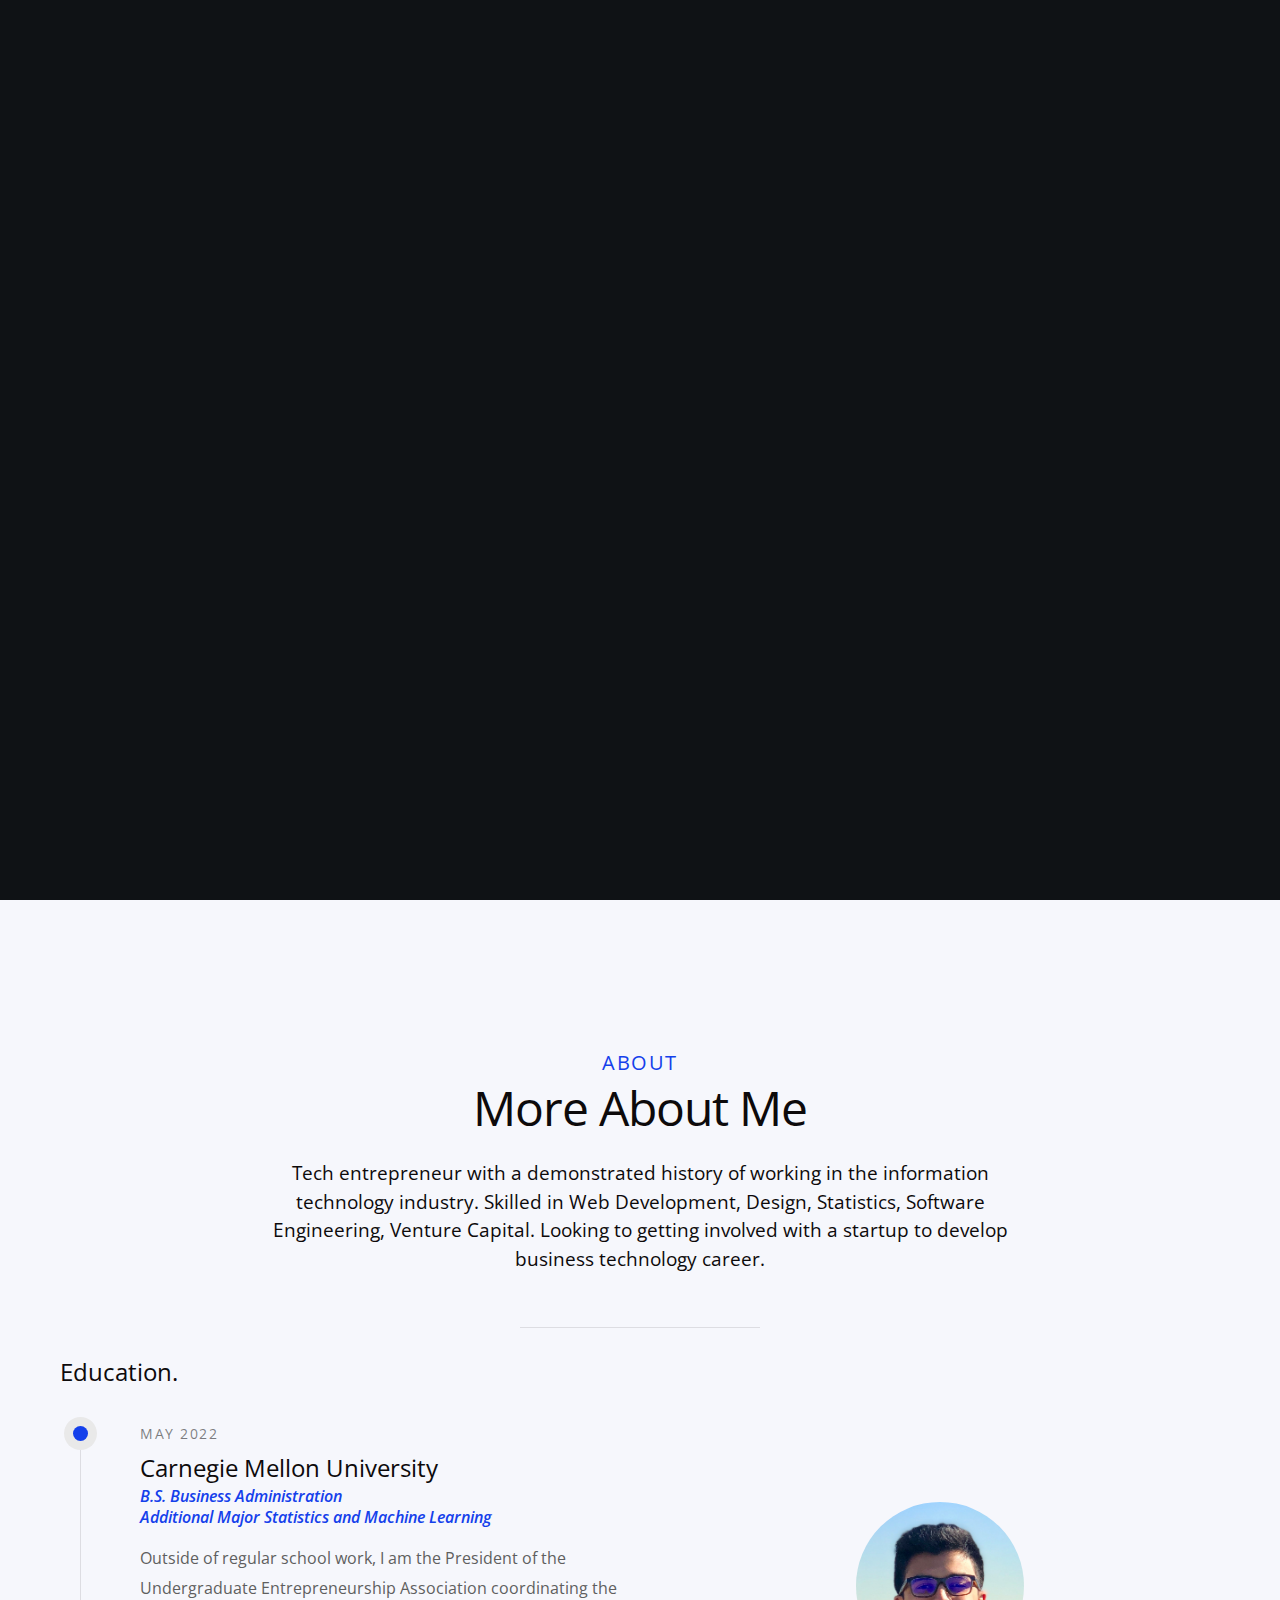
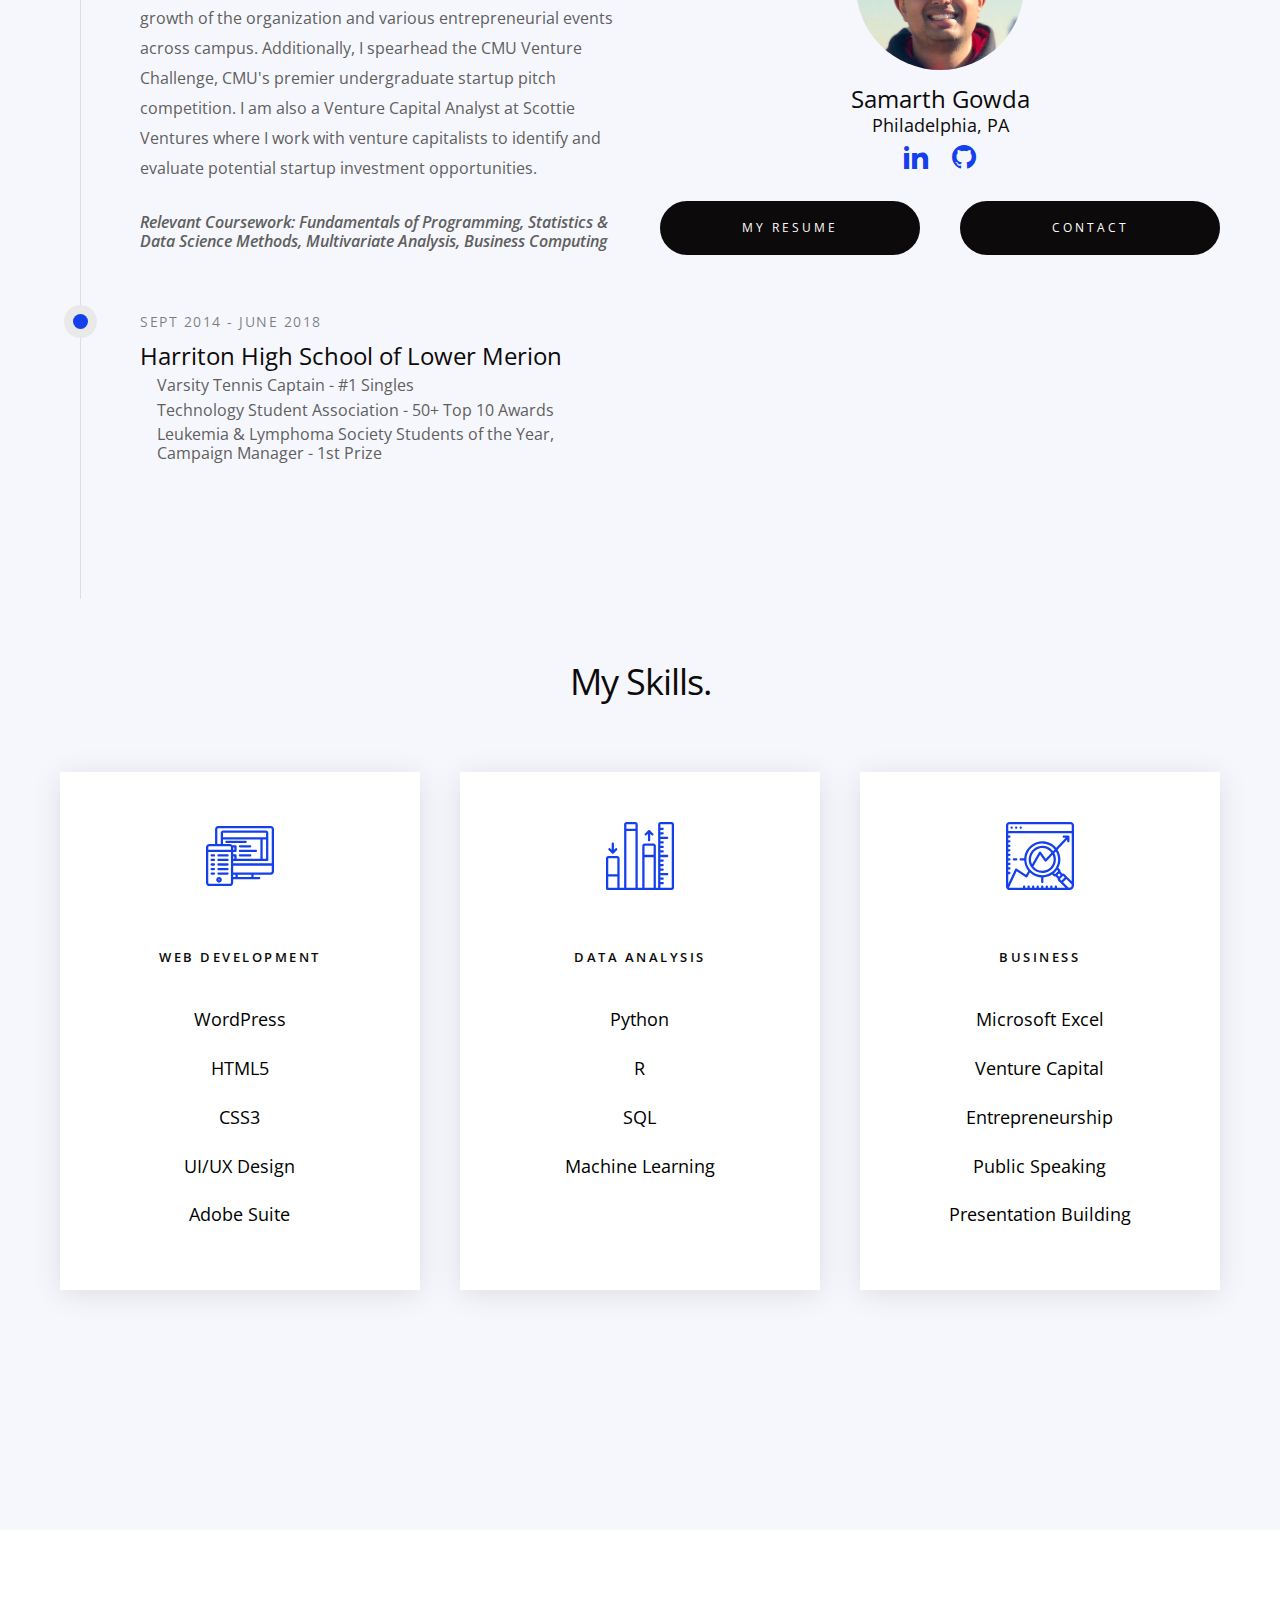
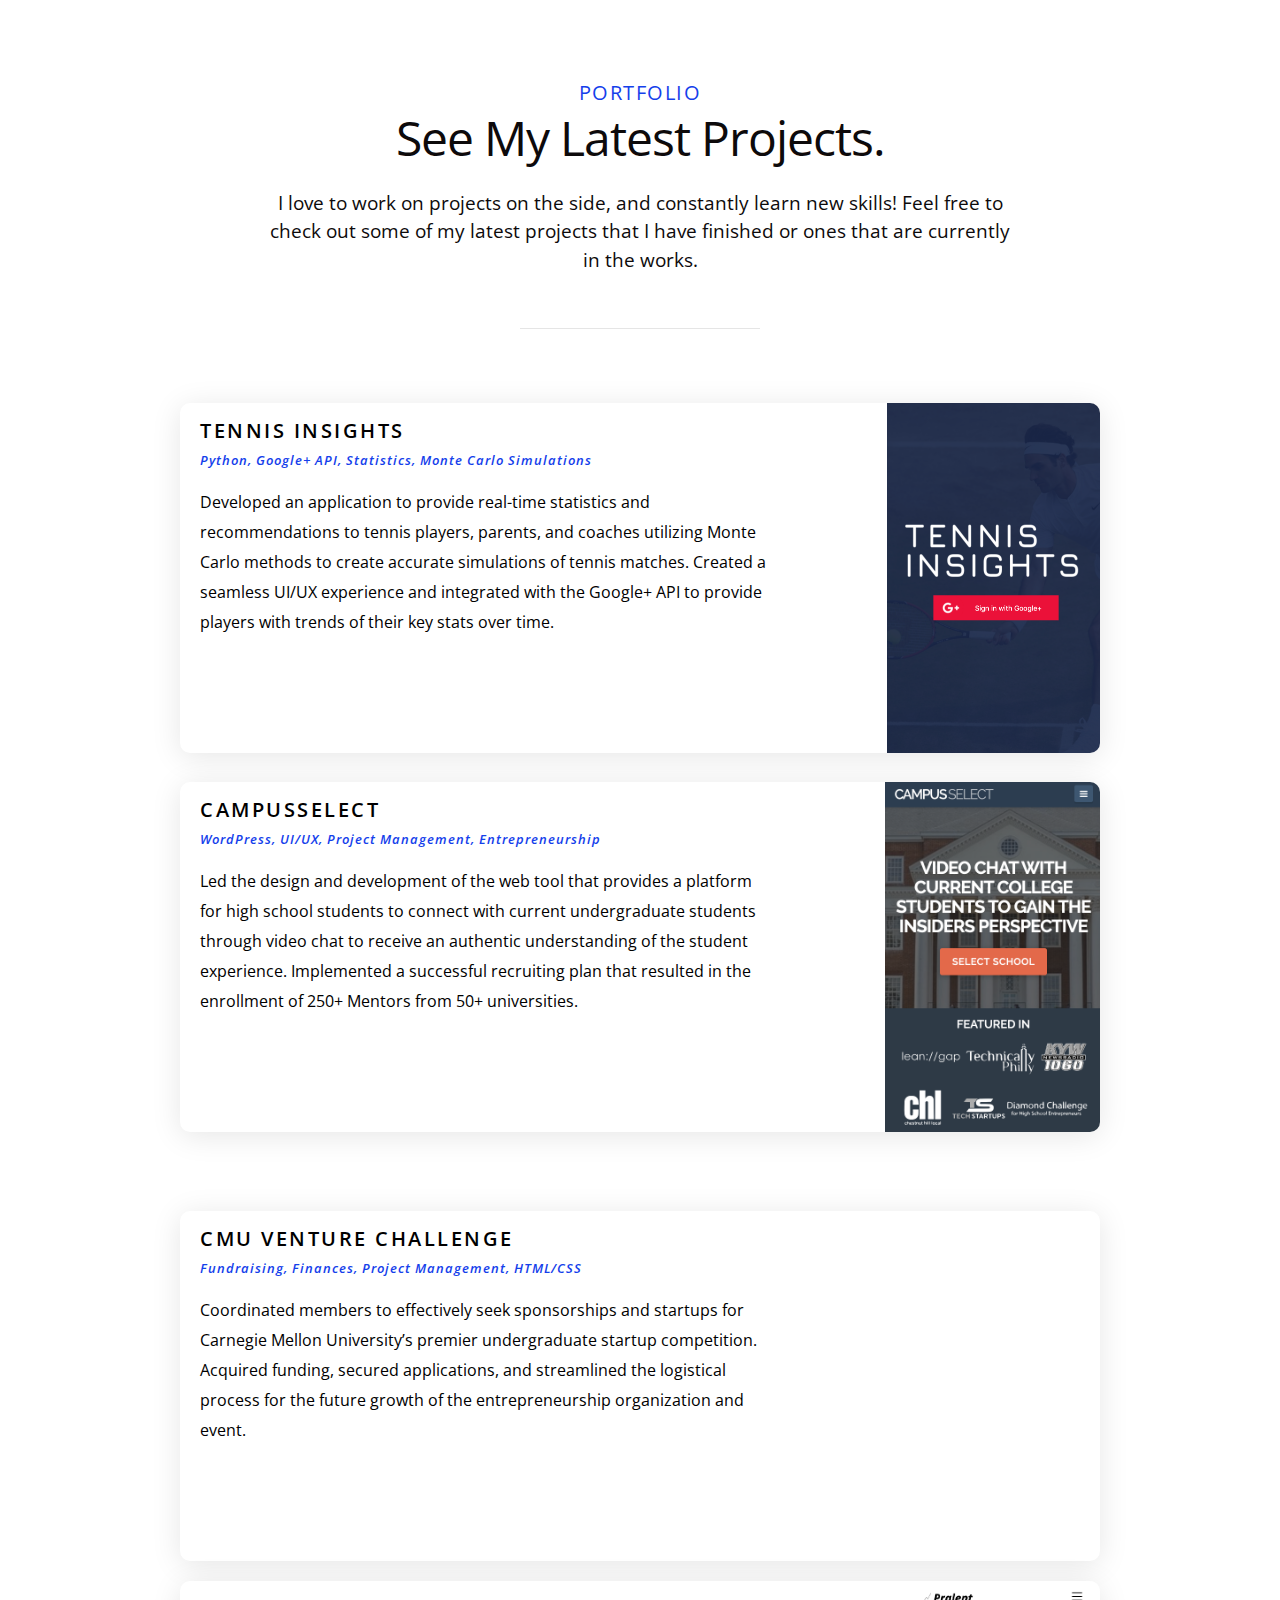
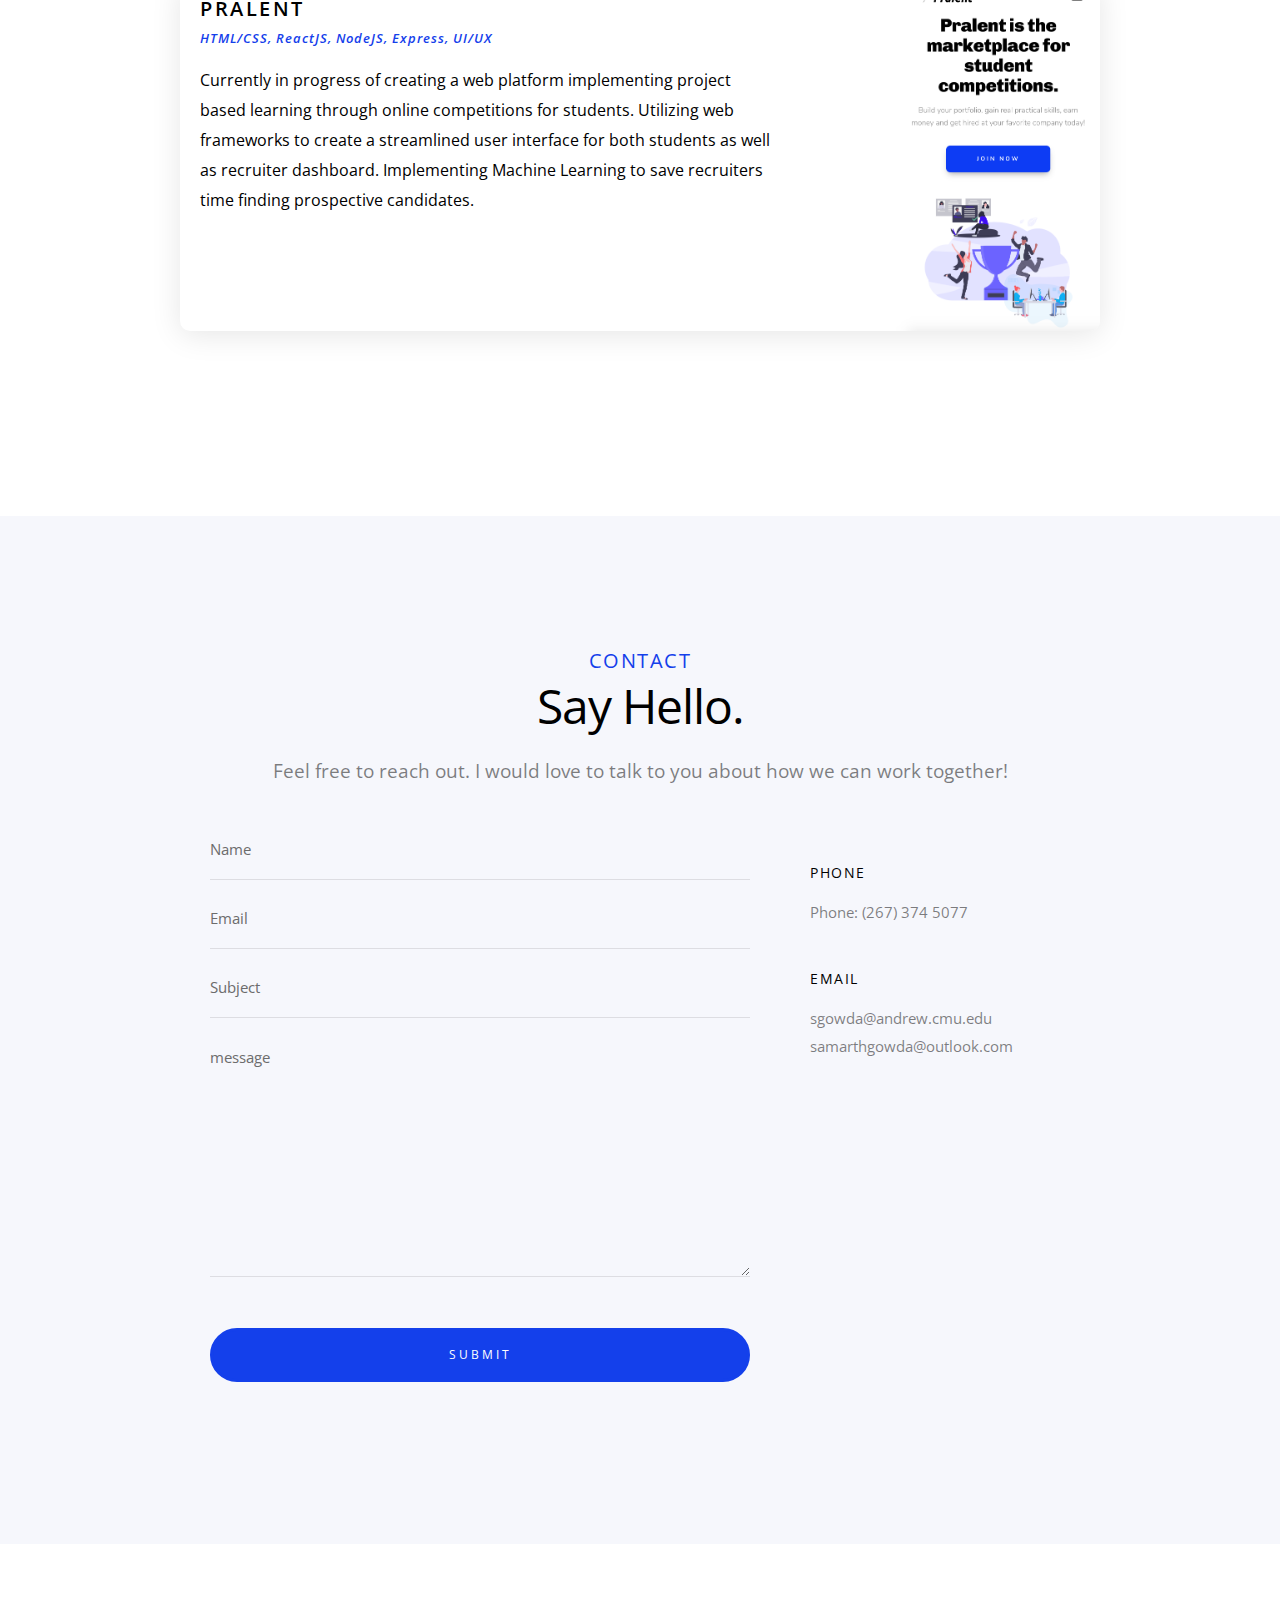
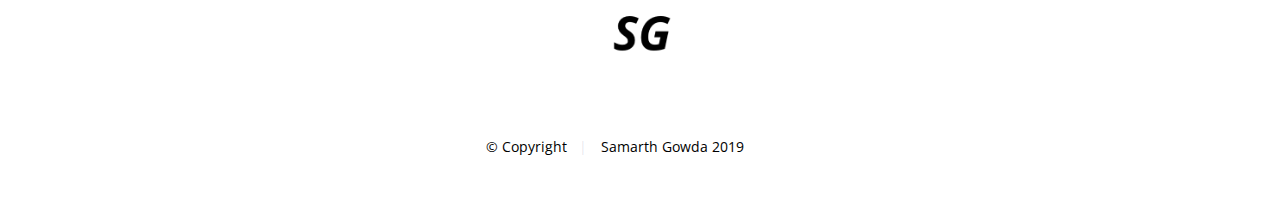
==== commit 6a91f4a0: "Fix font compatability on safari" ====
--- a/index.html
+++ b/index.html
@@ -34,7 +34,7 @@
     <!-- <link rel="shortcut icon" href="favicon.ico" type="image/x-icon"> -->
     <link rel="icon" href="favicon.ico" type="">
 
-    <link href="https://fonts.googleapis.com/css?family=Open+Sans" rel="stylesheet">
+    <link href="https://fonts.googleapis.com/css?family=Open+Sans:300,400,500,600,700,800" rel="stylesheet">
     <link rel="stylesheet" href="https://use.fontawesome.com/releases/v5.8.1/css/all.css" integrity="sha384-50oBUHEmvpQ+1lW4y57PTFmhCaXp0ML5d60M1M7uH2+nqUivzIebhndOJK28anvf" crossorigin="anonymous">
     <link rel="stylesheet" href="https://fonts.googleapis.com/icon?family=Material+Icons">
 
--- a/css/main.css
+++ b/css/main.css
@@ -84,7 +84,7 @@
 
 body {
     background: #0a0809;
-    font-family: "opensans-regular", serif;
+    font-family: "Open Sans", serif;
     font-size: 1.6rem;
     line-height: 1.875;
     color: #5f5f5f;
@@ -119,7 +119,7 @@
  * ------------------------------------------------------------------- */
 
 h1, h2, h3, h4, h5, h6, .h01, .h02, .h03, .h04, .h05, .h06 {
-    font-family: "opensans-medium", sans-serif;
+    font-family: "Open Sans", sans-serif;
     color: #0D0A0B;
     font-style: normal;
     font-weight: normal;
@@ -154,7 +154,7 @@
 }
 
 h1, .h01 {
-    font-family: "opensans-bold", sans-serif;
+    font-family: "Open Sans", sans-serif;
     font-size: 3.6rem;
     line-height: 1.25;
     letter-spacing: -.1rem;
@@ -188,7 +188,7 @@
 }
 
 h6, .h06 {
-    font-family: "opensans-bold", sans-serif;
+    font-family: "Open Sans", sans-serif;
     font-size: 1.4rem;
     line-height: 1.5;
     text-transform: uppercase;
@@ -200,7 +200,7 @@
 }
 
 p.lead {
-    font-family: "opensans-regular", sans-serif;
+    font-family: "Open Sans", sans-serif;
     font-size: 1.9rem;
     line-height: 1.5;
     margin-bottom: 3.4rem;
@@ -221,11 +221,11 @@
 }
 
 em, i {
-    font-family: "opensans-italic", serif;
+    font-family: "Open Sans", serif;
 }
 
 strong, b {
-    font-family: "opensans-bold", serif;
+    font-family: "Open Sans", serif;
 }
 
 small {
@@ -252,7 +252,7 @@
 }
 
 blockquote p {
-    font-family: "opensans-regular", sans-serif;
+    font-family: "Open Sans", sans-serif;
     padding: 0;
     font-size: 2.1rem;
     line-height: 1.857;
@@ -261,7 +261,7 @@
 
 blockquote cite {
     display: block;
-    font-family: "opensans-regular", sans-serif;
+    font-family: "Open Sans", sans-serif;
     font-size: 1.4rem;
     font-style: normal;
     line-height: 1.5;
@@ -277,7 +277,7 @@
 }
 
 abbr {
-    font-family: "opensans-bold", serif;
+    font-family: "Open Sans", serif;
     font-variant: small-caps;
     text-transform: lowercase;
     letter-spacing: .05rem;
@@ -442,7 +442,7 @@
     border-width: 0;
     width: 100%;
     max-width: 100%;
-    font-family: "opensans-regular", serif;
+    font-family: "Open Sans", serif;
 }
 
 th, td {
@@ -453,7 +453,7 @@
 
 th {
     color: #0D0A0B;
-    font-family: "opensans-bold", sans-serif;
+    font-family: "Open Sans", sans-serif;
 }
 
 td {
@@ -619,7 +619,7 @@
     border: 0;
     outline: none;
     color: #333333;
-    font-family: "opensans-regular", sans-serif;
+    font-family: "Open Sans", sans-serif;
     font-size: 1.5rem;
     line-height: 3rem;
     max-width: 100%;
@@ -702,7 +702,7 @@
 }
 
 label, legend {
-    font-family: "opensans-bold", sans-serif;
+    font-family: "Open Sans", sans-serif;
     font-size: 1.4rem;
     margin-bottom: .9rem;
     line-height: 1.714;
@@ -717,7 +717,7 @@
 label > .label-text {
     display: inline-block;
     margin-left: 1rem;
-    font-family: "opensans-regular", sans-serif;
+    font-family: "Open Sans", sans-serif;
     line-height: inherit;
 }
 
@@ -776,7 +776,7 @@
 input[type="reset"],
 input[type="button"] {
     display: inline-block;
-    font-family: "opensans-semibold", sans-serif;
+    font-family: "Open Sans", sans-serif;
     font-size: 1.2rem;
     text-transform: uppercase;
     letter-spacing: .3rem;
@@ -901,7 +901,7 @@
     position: relative;
     margin-bottom: 3rem;
     border-radius: 3px;
-    font-family: "opensans-regular", sans-serif;
+    font-family: "Open Sans", sans-serif;
     font-size: 1.5rem;
     line-height: 1.6;
 }
@@ -951,7 +951,7 @@
     margin: 0;
     padding: 1.5rem .6rem 0 0;
     font-size: 8.4rem;
-    font-family: "opensans-bold", sans-serif;
+    font-family: "Open Sans", sans-serif;
     line-height: 6rem;
     text-indent: 0;
     background: transparent;
@@ -1090,7 +1090,7 @@
 .stats-tabs li a {
     display: inline-block;
     font-size: 2.5rem;
-    font-family: "opensans-semibold", sans-serif;
+    font-family: "Open Sans", sans-serif;
     border: none;
     color: #151515;
 }
@@ -1103,7 +1103,7 @@
     display: block;
     margin: .6rem 0 0 0;
     font-size: 1.4rem;
-    font-family: "opensans-regular", sans-serif;
+    font-family: "Open Sans", sans-serif;
     color: #6c6c6c;
 }
 
@@ -1130,7 +1130,7 @@
     position: absolute;
     left: 0;
     top: -3rem;
-    font-family: "opensans-extrabold", sans-serif;
+    font-family: "Open Sans", sans-serif;
     color: #0D0A0B;
     text-transform: uppercase;
     letter-spacing: .2rem;
@@ -1150,7 +1150,7 @@
     right: 0;
     top: -3.6rem;
     display: block;
-    font-family: "opensans-regular", sans-serif;
+    font-family: "Open Sans", sans-serif;
     color: #FFFFFF;
     font-size: 1.1rem;
     line-height: 1;
@@ -1276,14 +1276,14 @@
 }
 
 .section-intro h1 {
-    font-family: "opensans-bold", serif;
+    font-family: "Open Sans", serif;
     font-size: 4.8rem;
     line-height: 1.375;
     margin-top: 0;
 }
 
 .section-intro h3 {
-    font-family: "opensans-bold", sans-serif;
+    font-family: "Open Sans", sans-serif;
     font-size: 2rem;
     color: #1440eb;
     text-transform: uppercase;
@@ -1361,7 +1361,7 @@
 }
 
 .blog-list h2 {
-    font-family: "opensans-medium", sans-serif;
+    font-family: "Open Sans", sans-serif;
     font-size: 3rem;
     line-height: 1.2;
     margin-top: .3rem;
@@ -1387,7 +1387,7 @@
 }
 
 .blog-list .blog-date {
-    font-family: "opensans-regular", sans-serif;
+    font-family: "Open Sans", sans-serif;
     font-size: 1.5rem;
     color: #1440eb;
 }
@@ -1403,7 +1403,7 @@
 }
 
 .blog-list .blog-cat {
-    font-family: "opensans-medium", sans-serif;
+    font-family: "Open Sans", sans-serif;
     font-size: 1.3rem;
     text-transform: uppercase;
     letter-spacing: .2rem;
@@ -1512,7 +1512,7 @@
 }
 
 .s-header.sticky .header-nav li.current a {
-    font-family: "opensans-extrabold", sans-serif;
+    font-family: "Open Sans", sans-serif;
     color: #5273f0;
 }
 
@@ -1558,7 +1558,7 @@
     height: 42px;
     width: 42px;
     line-height: 42px;
-    font-family: "opensans-regular", sans-serif;
+    font-family: "Open Sans", sans-serif;
     font-size: 1.4rem;
     text-transform: uppercase;
     letter-spacing: .2rem;
@@ -1648,7 +1648,7 @@
  * ------------------------------------------------------------------- */
 
 .header-nav-wrap {
-    font-family: "opensans-bold", sans-serif;
+    font-family: "Open Sans", sans-serif;
     font-size: 13px;
     text-transform: uppercase;
     letter-spacing: .25rem;
@@ -1677,7 +1677,7 @@
 }
 
 .header-nav li.current a {
-    font-family: "opensans-extrabold", sans-serif;
+    font-family: "Open Sans", sans-serif;
     color: #1440eb;
 }
 
@@ -1796,7 +1796,7 @@
 }
 
 .home-content h3 {
-    font-family: "opensans-bold", sans-serif;
+    font-family: "Open Sans", sans-serif;
     font-size: 1.8rem;
     color: #fff;
     text-transform: uppercase;
@@ -1820,7 +1820,7 @@
 }
 
 .home-content h1 {
-    font-family: "opensans-bold", serif;
+    font-family: "Open Sans", serif;
     color: #FFFFFF;
     font-size: 6rem;
     line-height: 1.35;
@@ -1829,7 +1829,7 @@
 }
 
 .home-content h2 {
-    font-family: "opensans-italic", serif;
+    font-family: "Open Sans", serif;
     color: #FFFFFF;
     font-size: 2.5rem;
     line-height: 1.2;
@@ -1875,7 +1875,7 @@
 }
 
 .home-content__scroll a {
-    font-family: "opensans-semibold", sans-serif;
+    font-family: "Open Sans", sans-serif;
     font-size: 1.1rem;
     text-transform: uppercase;
     letter-spacing: .3rem;
@@ -1914,7 +1914,7 @@
  * ------------------------------------------------------------------- */
 
 .home-social {
-    font-family: "opensans-bold", sans-serif;
+    font-family: "Open Sans", sans-serif;
     list-style: none;
     margin: 0;
     padding-bottom: 18rem;
@@ -2241,7 +2241,7 @@
 
 }
 .about-content h3 {
-    font-family: "opensans-bold";
+    font-family: "Open Sans";
     margin-top: 0.5rem;
     margin-bottom: 0;
 }
@@ -2331,7 +2331,7 @@
     letter-spacing: .15rem;
     color: rgba(0, 0, 0, 0.5);
     margin-bottom: .9rem;
-    font-family: "opensans-bold", sans-serif;
+    font-family: "Open Sans", sans-serif;
 }
 
 .timeline__header h3 {
@@ -2550,7 +2550,7 @@
 
 .item-folio__title {
     color: #FFFFFF;
-    font-family: "opensans-semibold", sans-serif;
+    font-family: "Open Sans", sans-serif;
     font-size: 1.4rem;
     text-transform: uppercase;
     letter-spacing: .2rem;
@@ -2559,7 +2559,7 @@
 
 .item-folio__cat {
     color: rgba(255, 255, 255, 0.5);
-    font-family: "opensans-regular", sans-serif;
+    font-family: "Open Sans", sans-serif;
     font-size: 1.5rem;
     margin-bottom: 0;
 }
@@ -2728,7 +2728,7 @@
 }
 
 .testimonials-header h1 {
-    font-family: "opensans-bold", serif;
+    font-family: "Open Sans", serif;
     font-size: 4.2rem;
     margin-top: 0;
     color: #FFFFFF;
@@ -2870,7 +2870,7 @@
 
 .testimonials__author span {
     display: block;
-    font-family: "opensans-regular", sans-serif;
+    font-family: "Open Sans", sans-serif;
     font-size: 1.3rem;
     color: rgba(95, 95, 95, 0.7);
     text-transform: none;
@@ -3014,7 +3014,7 @@
 }
 
 .stats__count {
-    font-family: "opensans-bold", serif;
+    font-family: "Open Sans", serif;
     font-size: 7.2rem;
     line-height: 1;
     color: #0D0A0B;
@@ -3038,7 +3038,7 @@
 }
 
 .stats h4 {
-    font-family: "opensans-semibold", sans-serif;
+    font-family: "Open Sans", sans-serif;
     margin-top: 1.8rem;
     color: rgba(0, 0, 0, 0.4);
     font-size: 1.8rem;
@@ -3427,7 +3427,7 @@
 }
 
 .s-contact .form-field label {
-    font-family: "opensans-semibold", sans-serif;
+    font-family: "Open Sans", sans-serif;
     font-size: 1.1rem;
     line-height: 2.4rem;
     position: absolute;
@@ -3535,7 +3535,7 @@
 
 .submit-loader .text-loader {
     display: none;
-    font-family: "opensans-bold", sans-serif;
+    font-family: "Open Sans", sans-serif;
     font-size: 1.4rem;
     color: #FFFFFF;
     letter-spacing: .2rem;
@@ -3646,7 +3646,7 @@
  * ------------------------------------------------------------------- */
 
 footer {
-    font-family: "opensans-regular", sans-serif;
+    font-family: "Open Sans", sans-serif;
     font-size: 14px;
     padding: 6.6rem 0 4.2rem;
     text-align: center;
@@ -3675,7 +3675,7 @@
     list-style: none;
     margin-top: 3rem;
     margin-left: 0;
-    font-family: "opensans-regular", sans-serif;
+    font-family: "Open Sans", sans-serif;
     font-size: 1.3rem;
     text-transform: uppercase;
     letter-spacing: .3rem;
@@ -3891,7 +3891,7 @@
 }
 
 .page-header__content {
-    font-family: "opensans-regular", sans-serif;
+    font-family: "Open Sans", sans-serif;
     font-size: 2rem;
     line-height: 1.8;
     position: relative;
@@ -3923,7 +3923,7 @@
     text-transform: uppercase;
     letter-spacing: .16rem;
     color: rgba(255, 255, 255, 0.8);
-    font-family: "opensans-bold", sans-serif;
+    font-family: "Open Sans", sans-serif;
 }
 
 .page-header__cat a {
@@ -3959,7 +3959,7 @@
 .page-header__title {
     color: #FFFFFF;
     position: relative;
-    font-family: "opensans-bold", serif;
+    font-family: "Open Sans", serif;
     font-size: 6.6rem;
     line-height: 1.227;
     margin-top: 0;
@@ -4108,11 +4108,11 @@
 
 .blog-content__tags {
     margin-top: 6rem;
-    font-family: "opensans-regular", sans-serif;
+    font-family: "Open Sans", sans-serif;
 }
 
 .blog-content__tags span {
-    font-family: "opensans-bold", sans-serif;
+    font-family: "Open Sans", sans-serif;
     color: #0D0A0B;
     position: relative;
     padding-right: 55px;
@@ -4143,7 +4143,7 @@
 
 .blog-content__tags .blog-content__tag-list a {
     display: inline-block;
-    font-family: "opensans-regular", sans-serif;
+    font-family: "Open Sans", sans-serif;
     font-size: 1.3rem;
     line-height: inherit;
     color: #797979;
@@ -4188,7 +4188,7 @@
 
 .blog-content__nav span {
     display: block;
-    font-family: "opensans-regular", sans-serif;
+    font-family: "Open Sans", sans-serif;
     font-size: 1.6rem;
     color: #797979;
     margin-bottom: 1.2rem;
@@ -4197,7 +4197,7 @@
 }
 
 .blog-content__nav a {
-    font-family: "opensans-bold", sans-serif;
+    font-family: "Open Sans", sans-serif;
     font-size: 2.2rem;
     line-height: 1.5;
     color: #0D0A0B;
@@ -4405,14 +4405,14 @@
 }
 
 .comment__info cite {
-    font-family: "opensans-bold", sans-serif;
+    font-family: "Open Sans", sans-serif;
     font-size: 1.8rem;
     font-style: normal;
     color: #0D0A0B;
 }
 
 .comment__meta {
-    font-family: "opensans-regular", sans-serif;
+    font-family: "Open Sans", sans-serif;
     font-size: 1.45rem;
     line-height: 3rem;
     font-style: normal;
@@ -4421,7 +4421,7 @@
 }
 
 .comment__meta .reply {
-    font-family: "opensans-bold", sans-serif;
+    font-family: "Open Sans", sans-serif;
 }
 
 .comment__meta .sep {
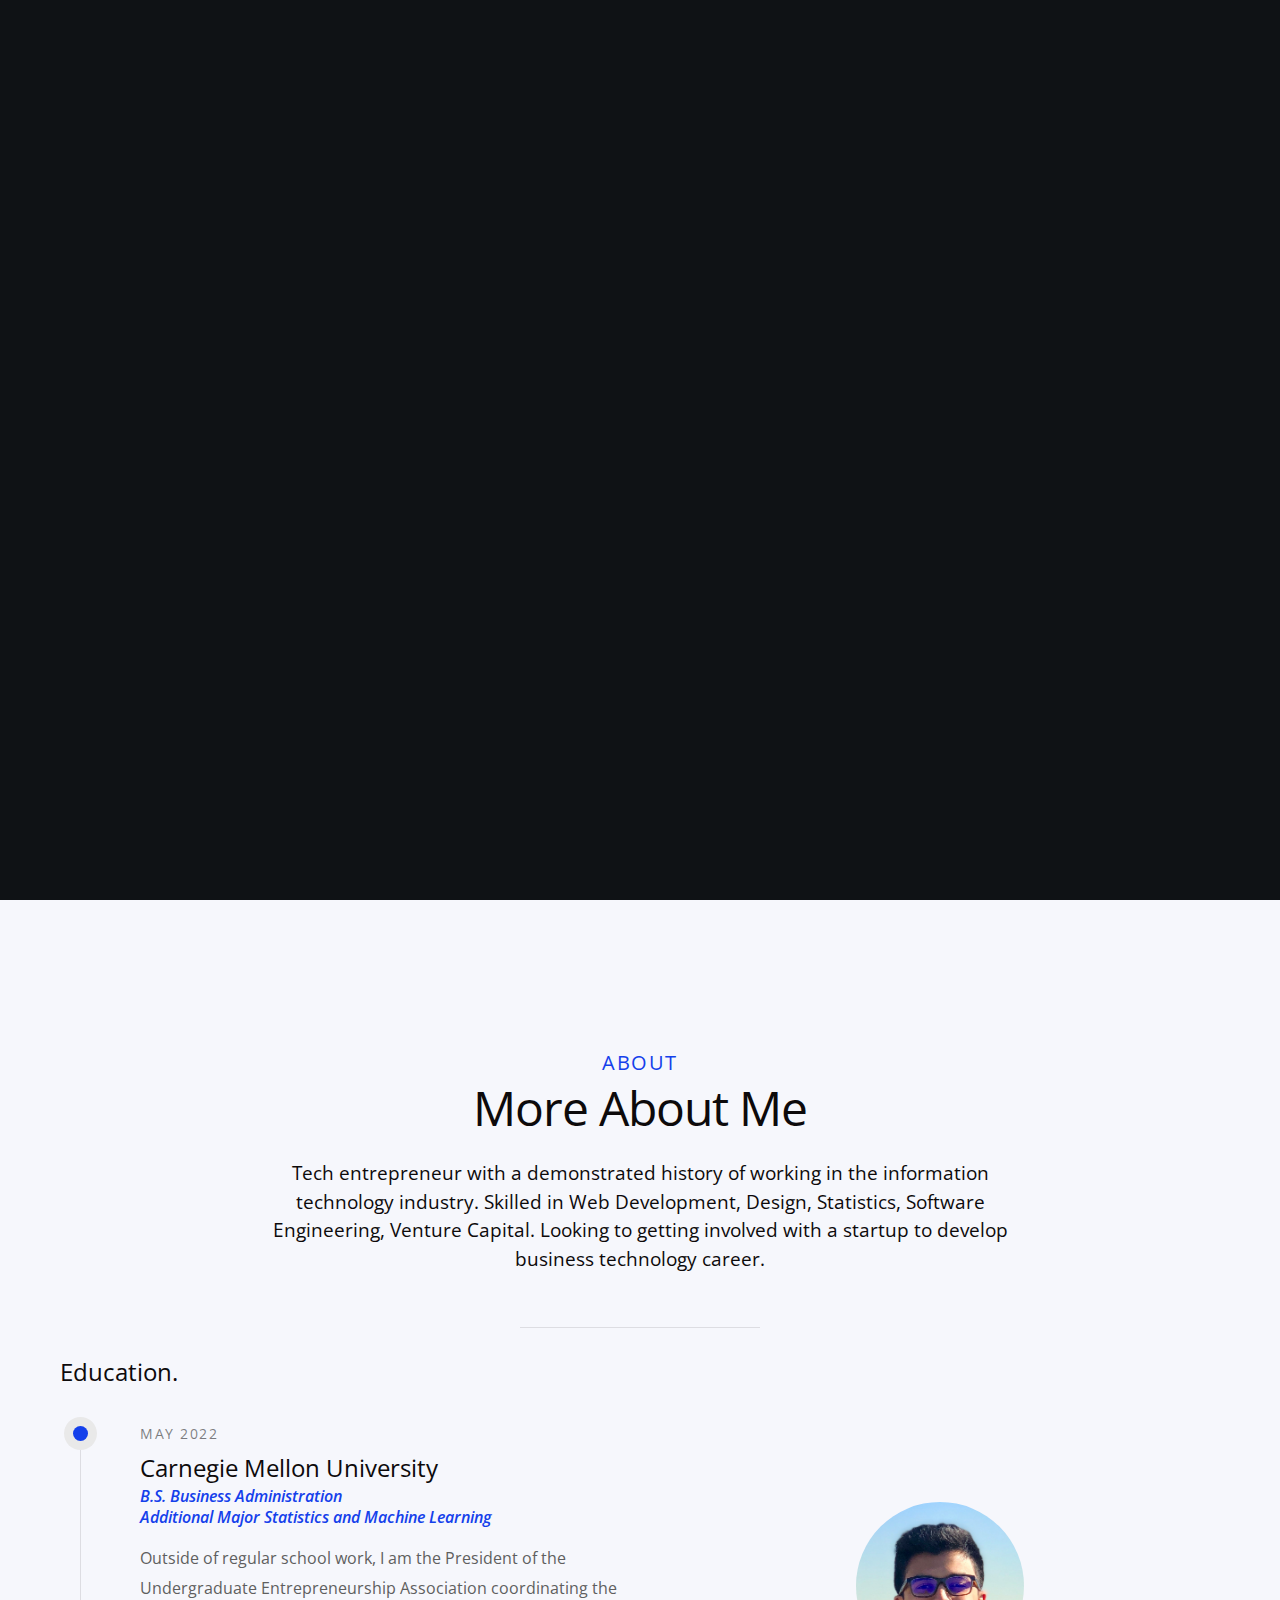
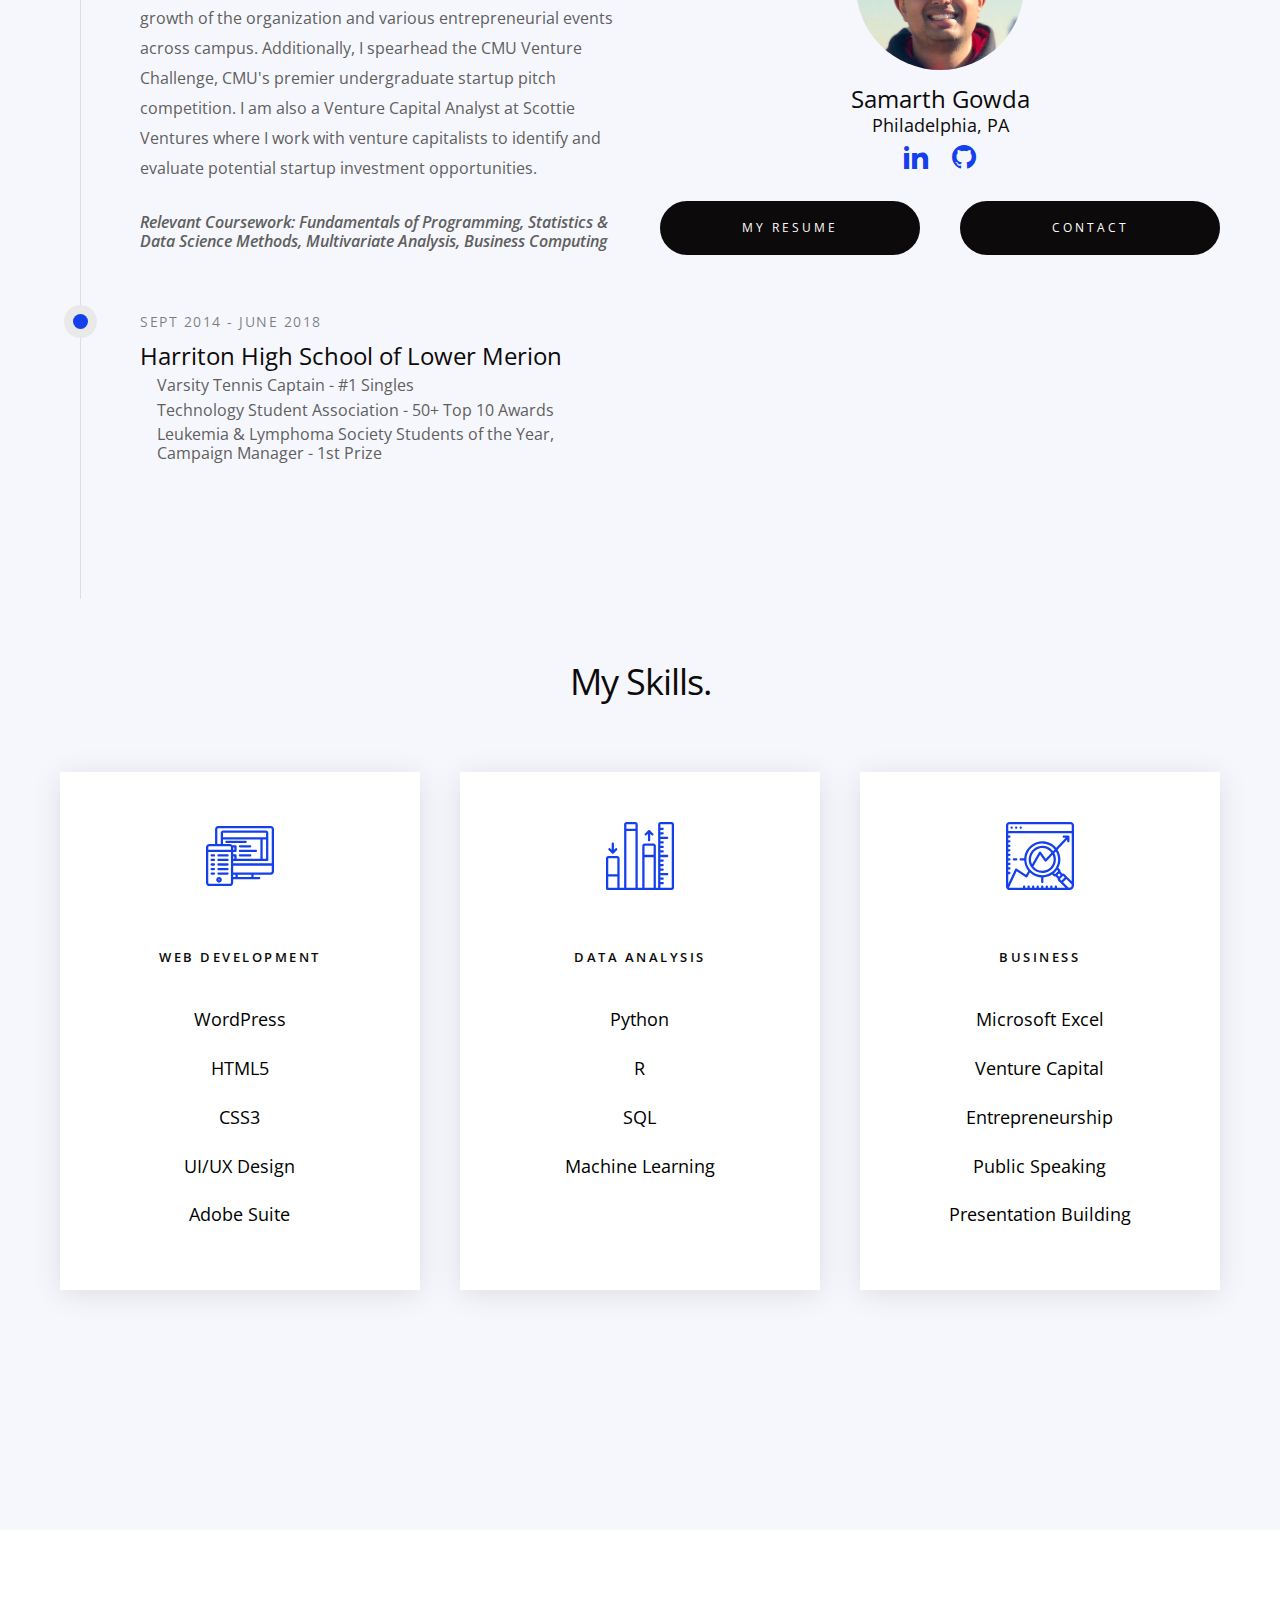
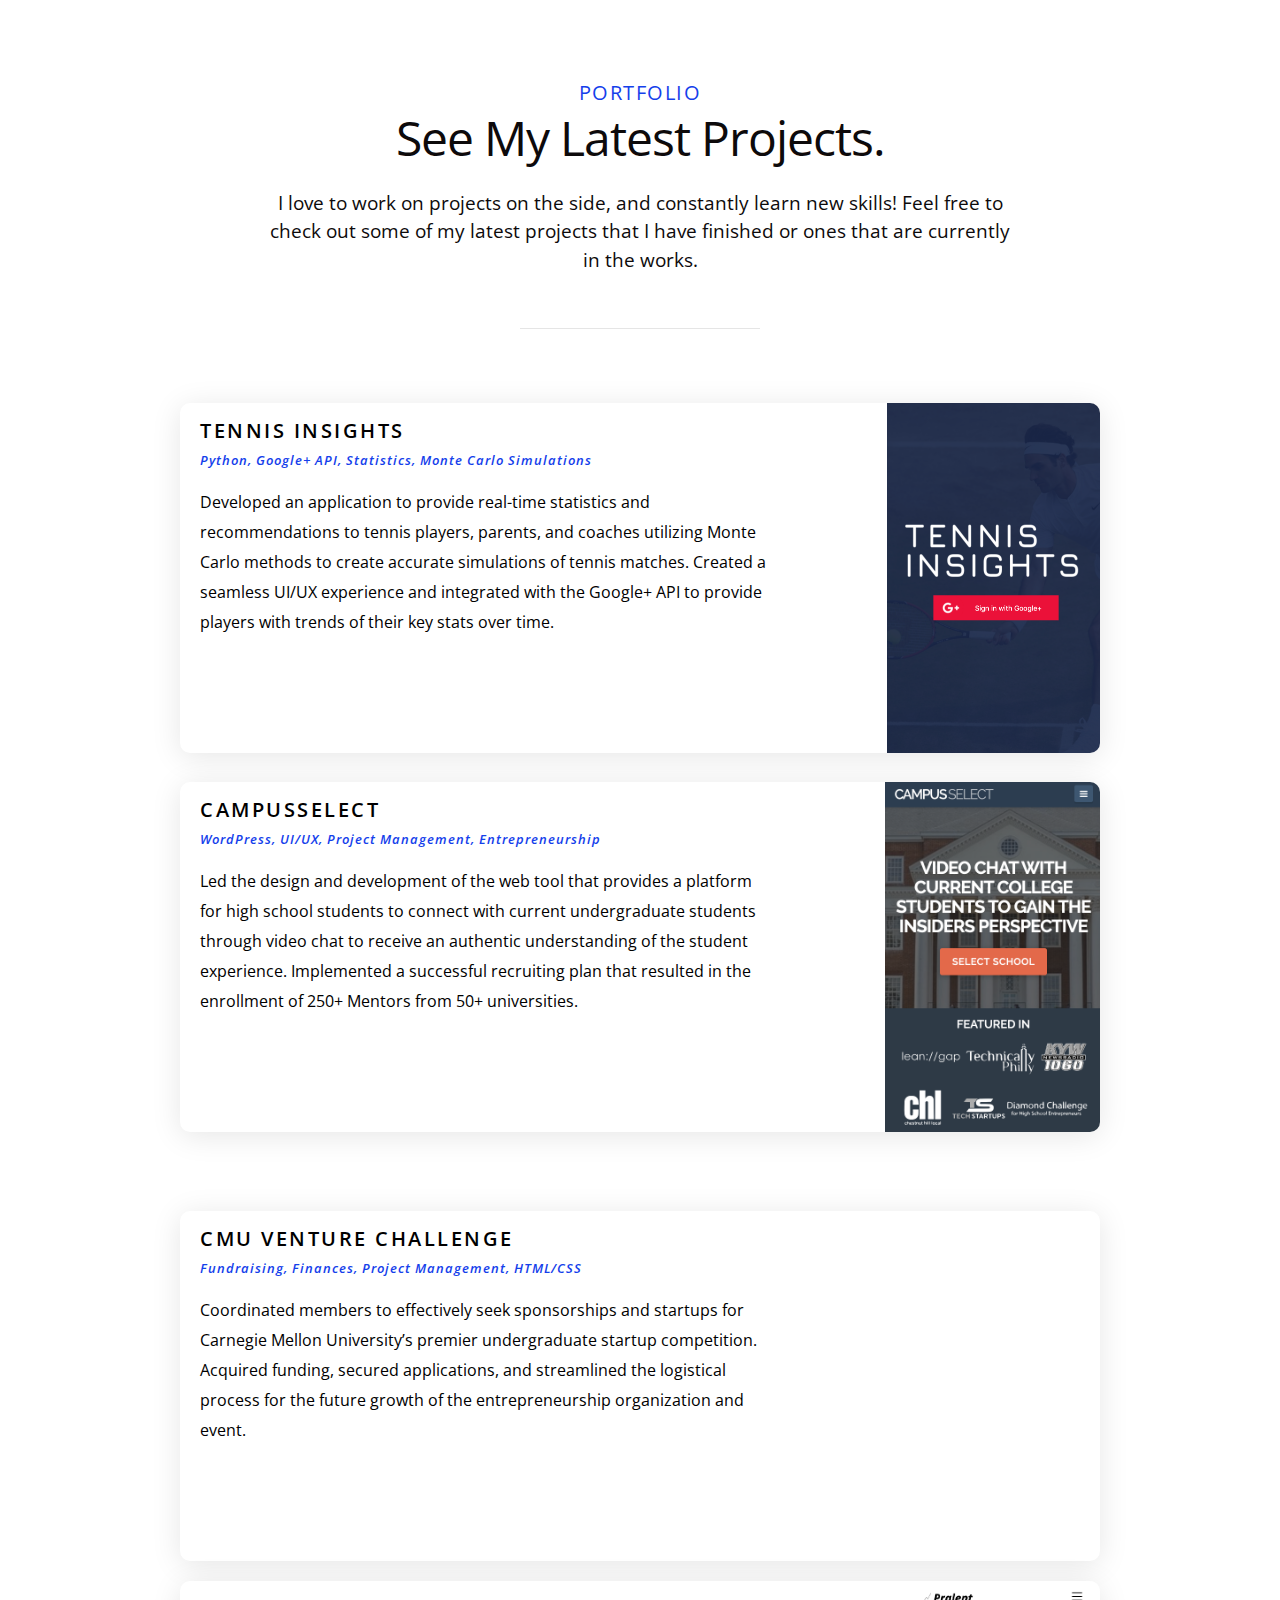
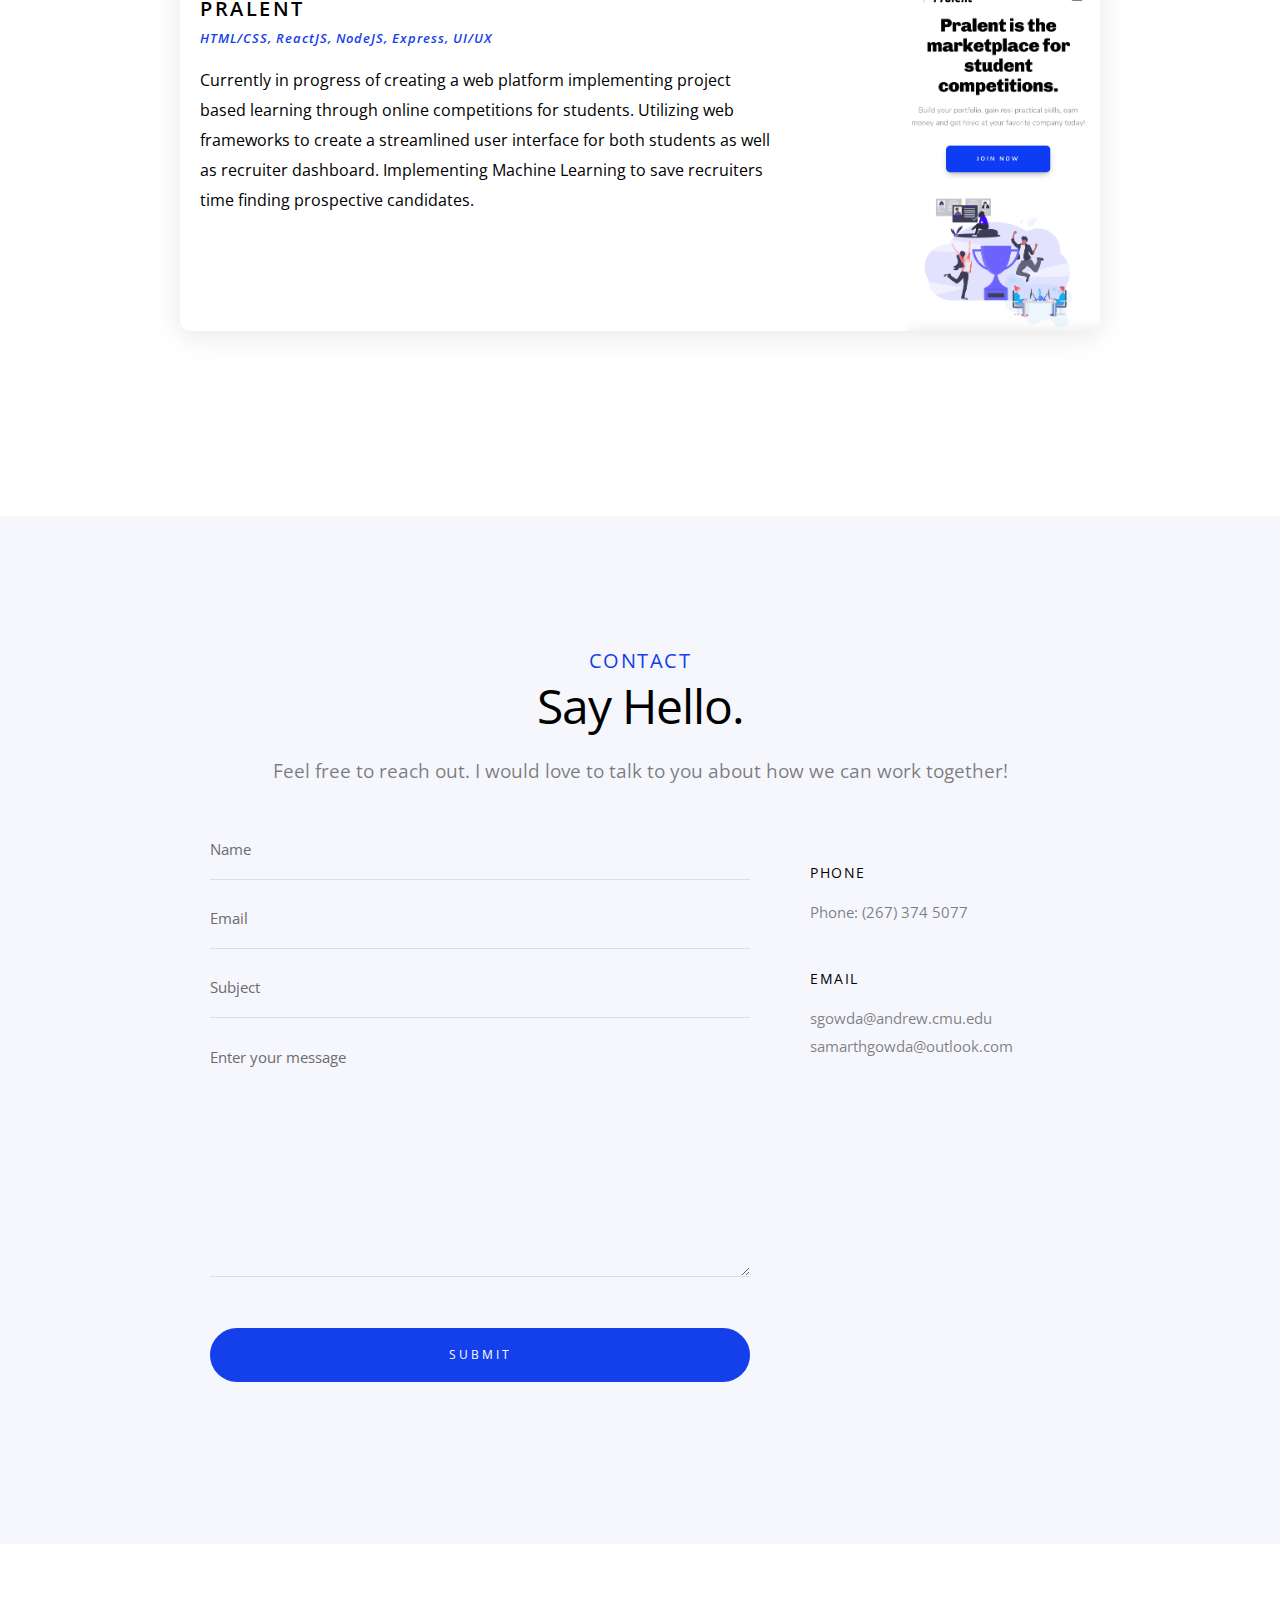
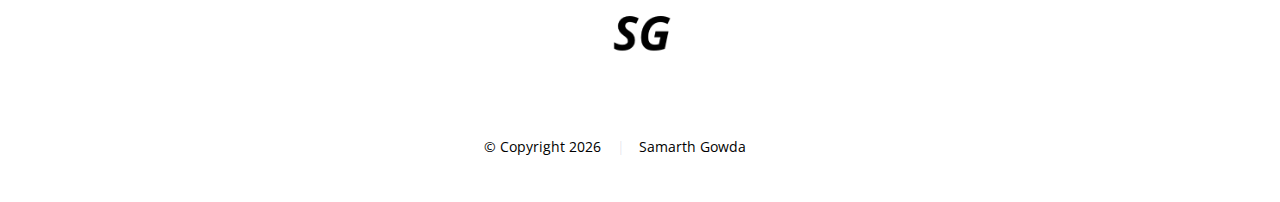
==== commit e12ccc53: "contact form" ====
--- a/index.html
+++ b/index.html
@@ -37,6 +37,11 @@
     <link href="https://fonts.googleapis.com/css?family=Open+Sans:300,400,500,600,700,800" rel="stylesheet">
     <link rel="stylesheet" href="https://use.fontawesome.com/releases/v5.8.1/css/all.css" integrity="sha384-50oBUHEmvpQ+1lW4y57PTFmhCaXp0ML5d60M1M7uH2+nqUivzIebhndOJK28anvf" crossorigin="anonymous">
     <link rel="stylesheet" href="https://fonts.googleapis.com/icon?family=Material+Icons">
+   <!-- Java Script
+    ================================================== -->
+    <script src="js/jquery-3.2.1.min.js"></script>
+    <script src="js/plugins.js"></script>
+    <script src="js/main.js"></script>
 
 </head>
 
@@ -398,7 +403,7 @@
 
         <div class="row contact__main">
             <div class="col-eight tab-full contact__form">
-                <form name="contactForm" id="contactForm" method="post" action="">
+                <form name="contactForm" id="contactForm" method="POST" action="/inc/sendEmail.php">
                     <fieldset>
 
                     <div class="form-field">
@@ -411,10 +416,10 @@
                         <input name="contactSubject" type="text" id="contactSubject" placeholder="Subject" value="" class="full-width">
                     </div>
                     <div class="form-field">
-                        <textarea name="contactMessage" id="contactMessage" placeholder="message" rows="10" cols="50" required="" aria-required="true" class="full-width"></textarea>
+                        <textarea name="contactMessage" id="contactMessage" placeholder="Enter your message" rows="10" cols="50" required="" aria-required="true" class="full-width"></textarea>
                     </div>
                     <div class="form-field">
-                        <button class="full-width btn--primary">Submit</button>
+                        <button type="submit" class="full-width btn--primary">Submit</button>
                         <div class="submit-loader">
                             <div class="text-loader">Sending...</div>
                             <div class="s-loader">
@@ -472,8 +477,11 @@
 
             <div class="col-twelve">
                 <div class="copyright">
-                    <span>© Copyright</span>
-                    <span>Samarth Gowda 2019<a style="color: #fff;" href="https://www.styleshout.com/">License</a></span>
+                    <span>© Copyright <script type="text/javascript">
+                        document.write(new Date().getFullYear());
+                      </script>
+                      </span>
+                    <span>Samarth Gowda<a style="color: #fff;" href="https://www.styleshout.com/">License</a></span>
                 </div>
 
                 <div class="go-top">
@@ -530,12 +538,6 @@
     </div>
 
 
-    <!-- Java Script
-    ================================================== -->
-    <script src="js/jquery-3.2.1.min.js"></script>
-    <script src="js/plugins.js"></script>
-    <script src="js/main.js"></script>
-
 </body>
 
 </html>
--- a/css/main.css
+++ b/css/main.css
@@ -84,7 +84,7 @@
 
 body {
     background: #0a0809;
-    font-family: "Open Sans", serif;
+    font-family: "Open Sans";
     font-size: 1.6rem;
     line-height: 1.875;
     color: #5f5f5f;
@@ -221,11 +221,11 @@
 }
 
 em, i {
-    font-family: "Open Sans", serif;
+    font-family: "Open Sans";
 }
 
 strong, b {
-    font-family: "Open Sans", serif;
+    font-family: "Open Sans";
 }
 
 small {
@@ -277,7 +277,7 @@
 }
 
 abbr {
-    font-family: "Open Sans", serif;
+    font-family: "Open Sans";
     font-variant: small-caps;
     text-transform: lowercase;
     letter-spacing: .05rem;
@@ -442,7 +442,7 @@
     border-width: 0;
     width: 100%;
     max-width: 100%;
-    font-family: "Open Sans", serif;
+    font-family: "Open Sans";
 }
 
 th, td {
@@ -1276,7 +1276,7 @@
 }
 
 .section-intro h1 {
-    font-family: "Open Sans", serif;
+    font-family: "Open Sans";
     font-size: 4.8rem;
     line-height: 1.375;
     margin-top: 0;
@@ -1820,7 +1820,7 @@
 }
 
 .home-content h1 {
-    font-family: "Open Sans", serif;
+    font-family: "Open Sans";
     color: #FFFFFF;
     font-size: 6rem;
     line-height: 1.35;
@@ -1829,7 +1829,7 @@
 }
 
 .home-content h2 {
-    font-family: "Open Sans", serif;
+    font-family: "Open Sans";
     color: #FFFFFF;
     font-size: 2.5rem;
     line-height: 1.2;
@@ -2517,7 +2517,7 @@
 
 .item-folio__thumb a::after {
     content: "...";
-    font-family: georgia, serif;
+    font-family: georgia;
     font-size: 3rem;
     display: block;
     height: 30px;
@@ -2728,7 +2728,7 @@
 }
 
 .testimonials-header h1 {
-    font-family: "Open Sans", serif;
+    font-family: "Open Sans";
     font-size: 4.2rem;
     margin-top: 0;
     color: #FFFFFF;
@@ -3014,7 +3014,7 @@
 }
 
 .stats__count {
-    font-family: "Open Sans", serif;
+    font-family: "Open Sans";
     font-size: 7.2rem;
     line-height: 1;
     color: #0D0A0B;
@@ -3959,7 +3959,7 @@
 .page-header__title {
     color: #FFFFFF;
     position: relative;
-    font-family: "Open Sans", serif;
+    font-family: "Open Sans";
     font-size: 6.6rem;
     line-height: 1.227;
     margin-top: 0;
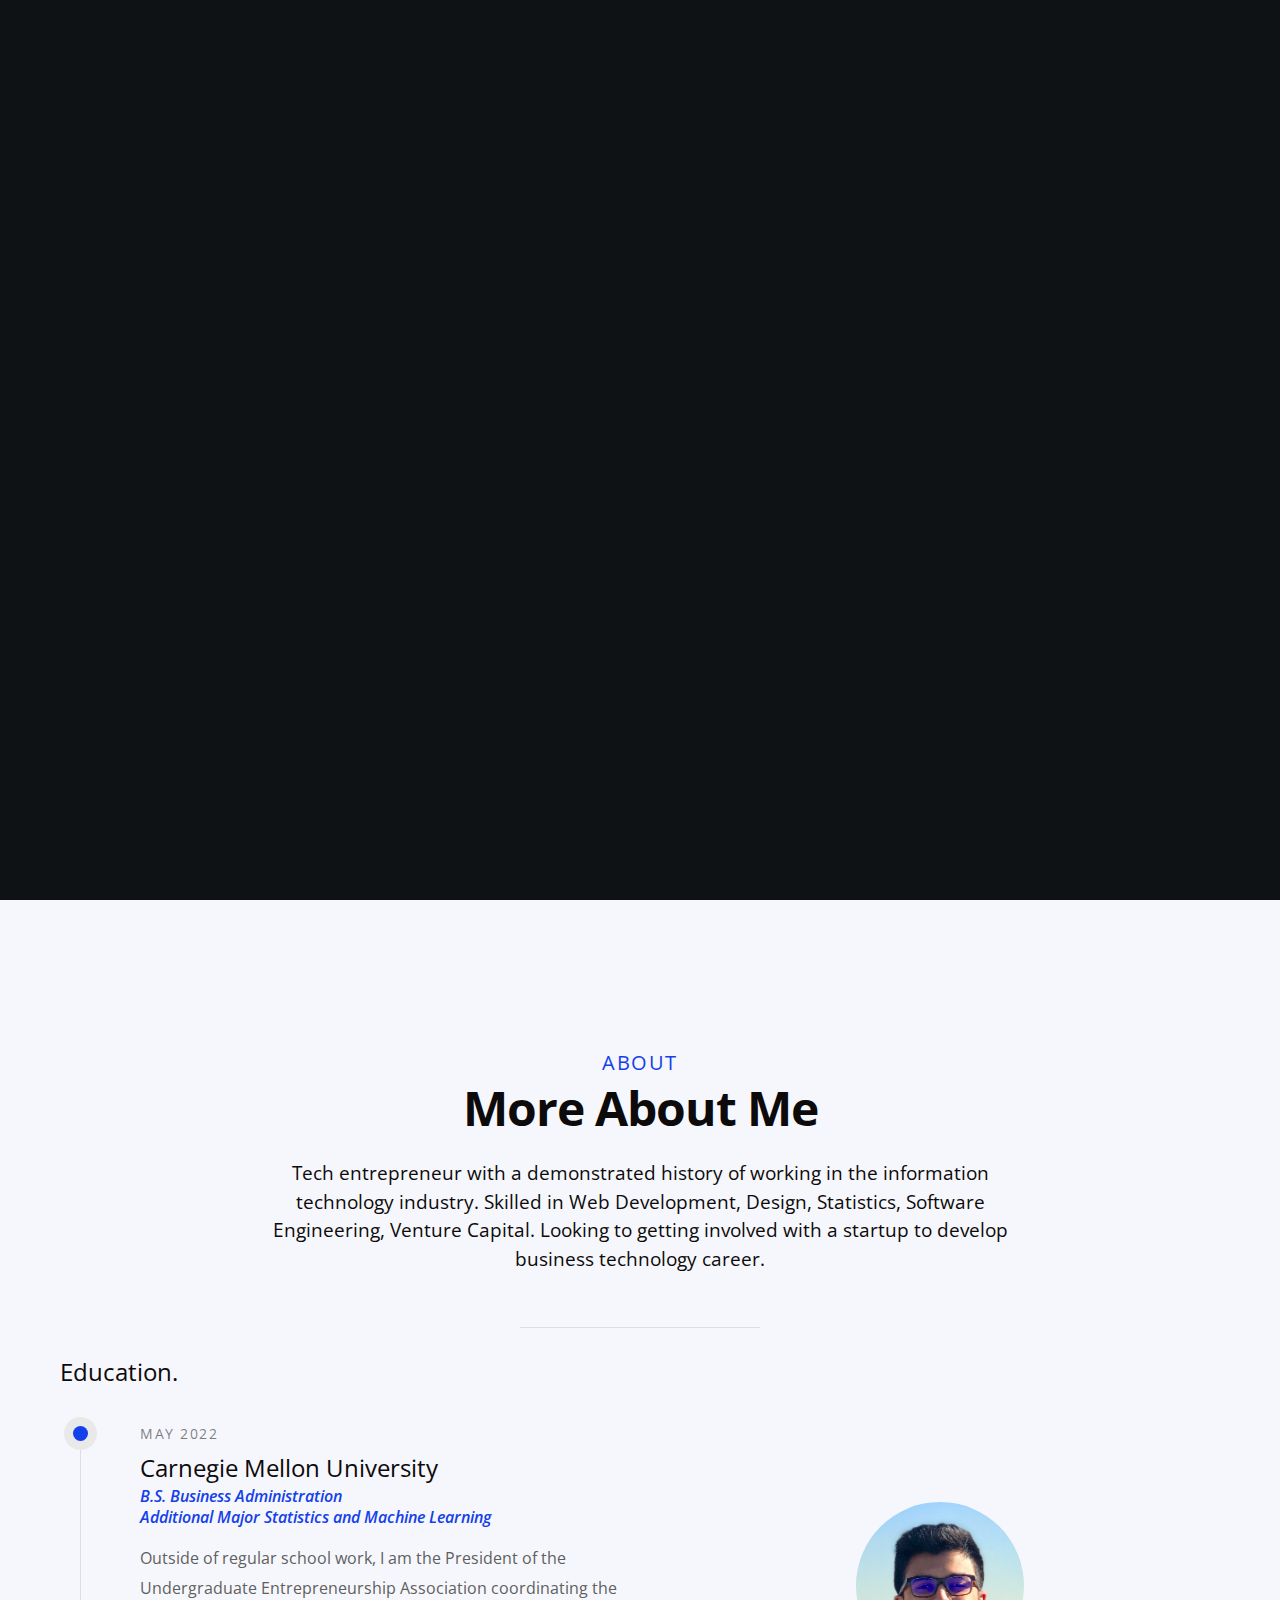
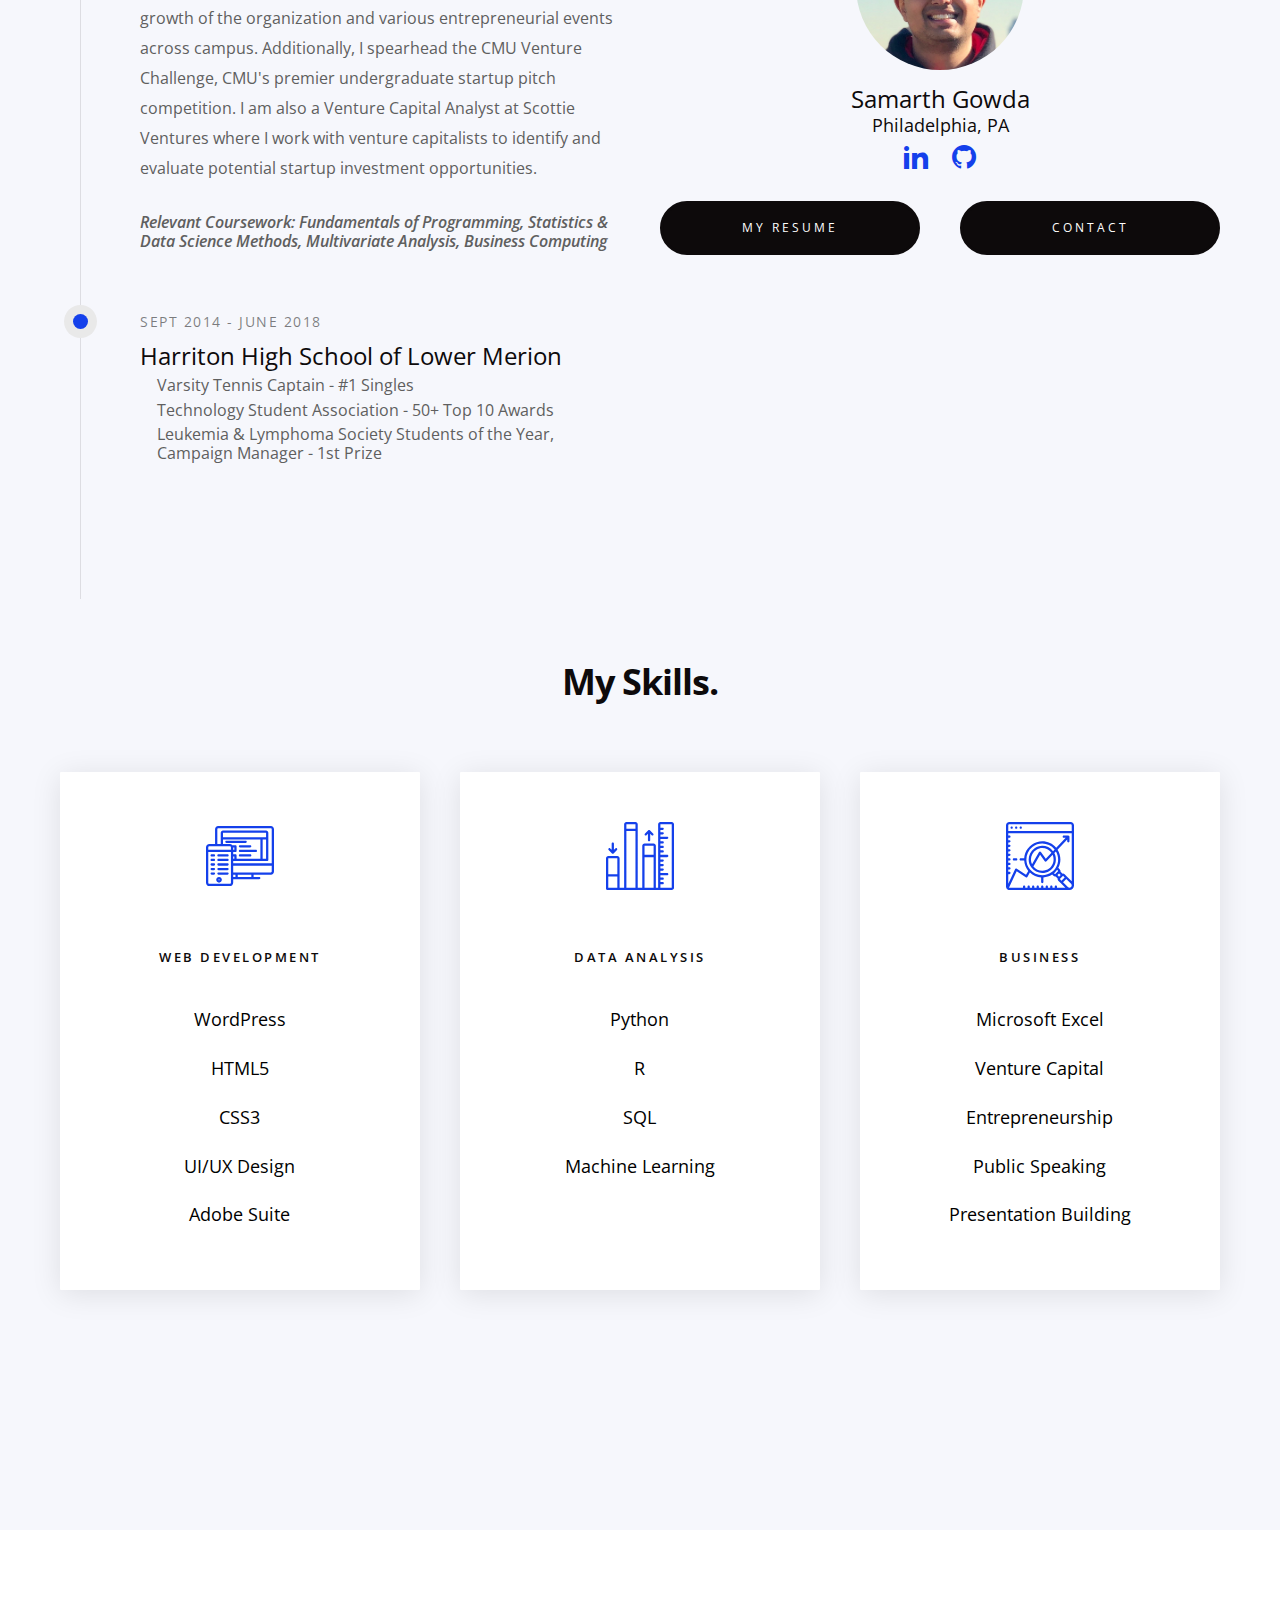
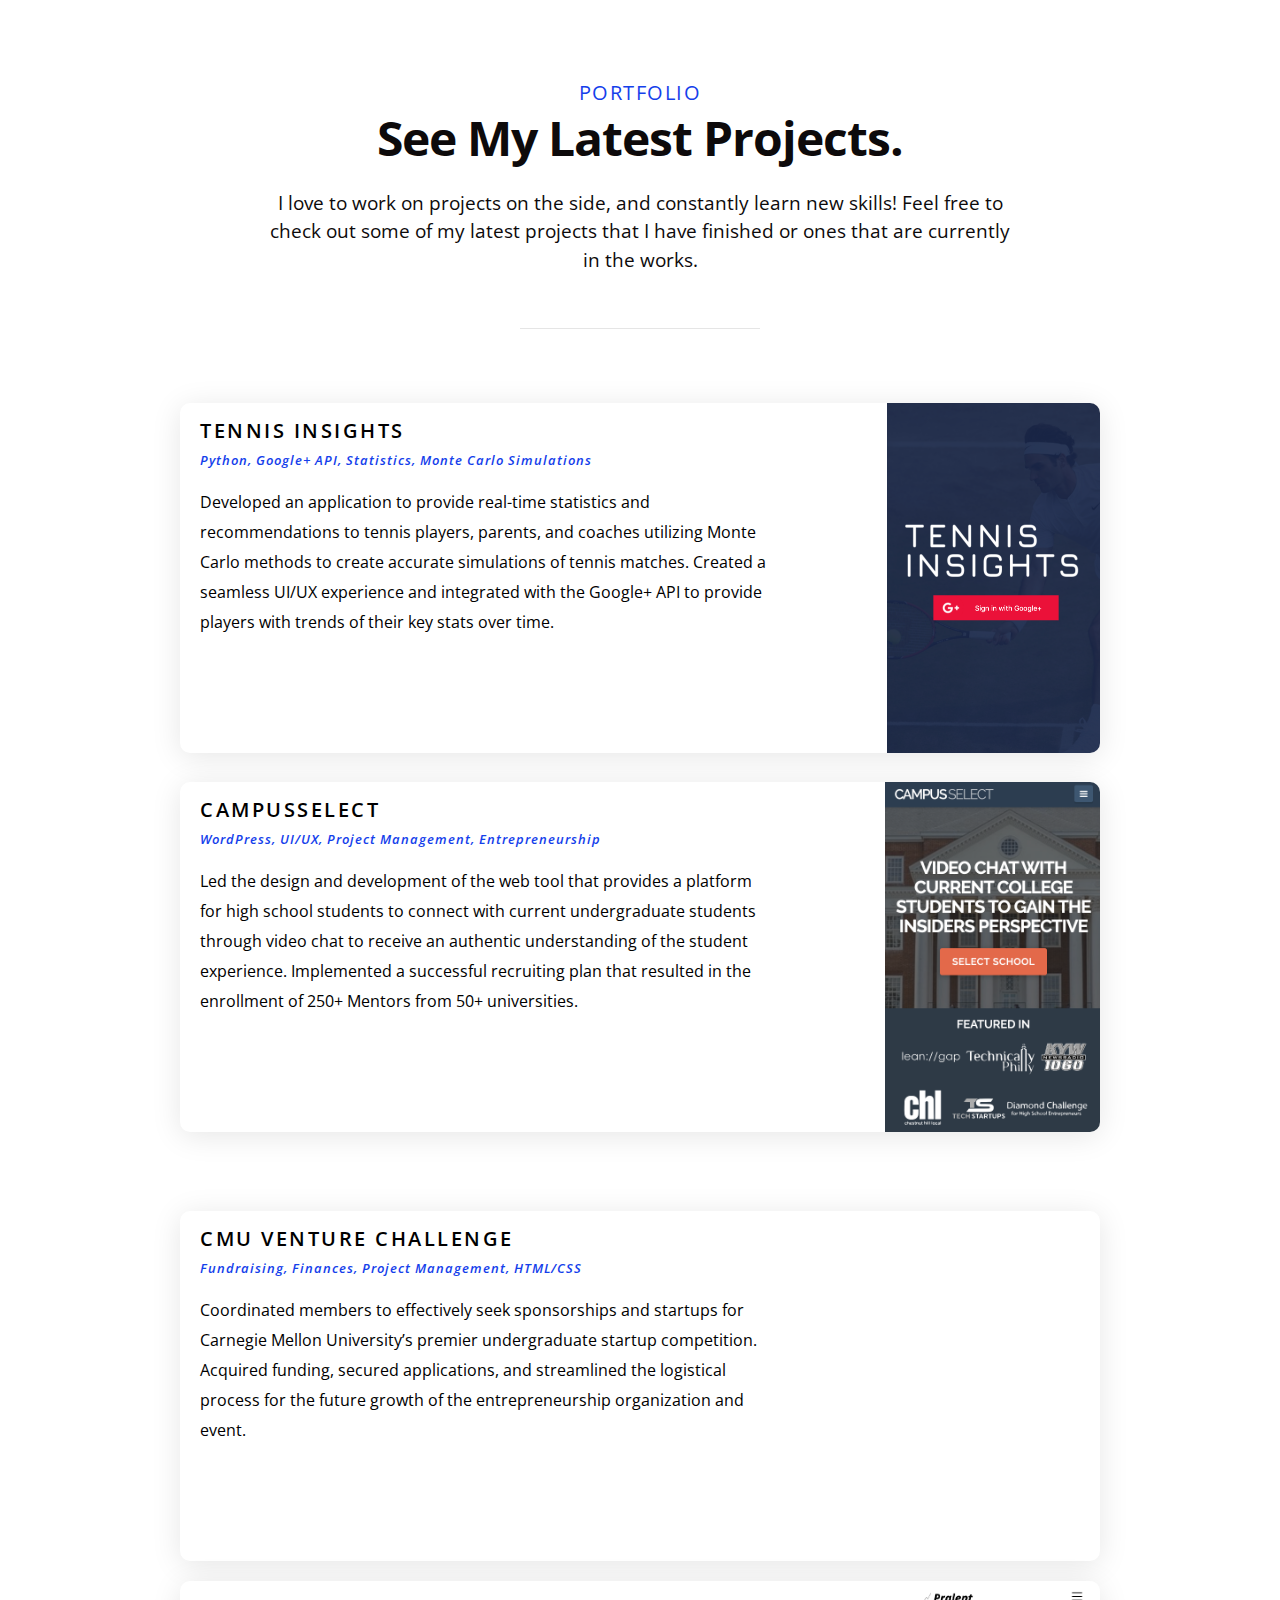
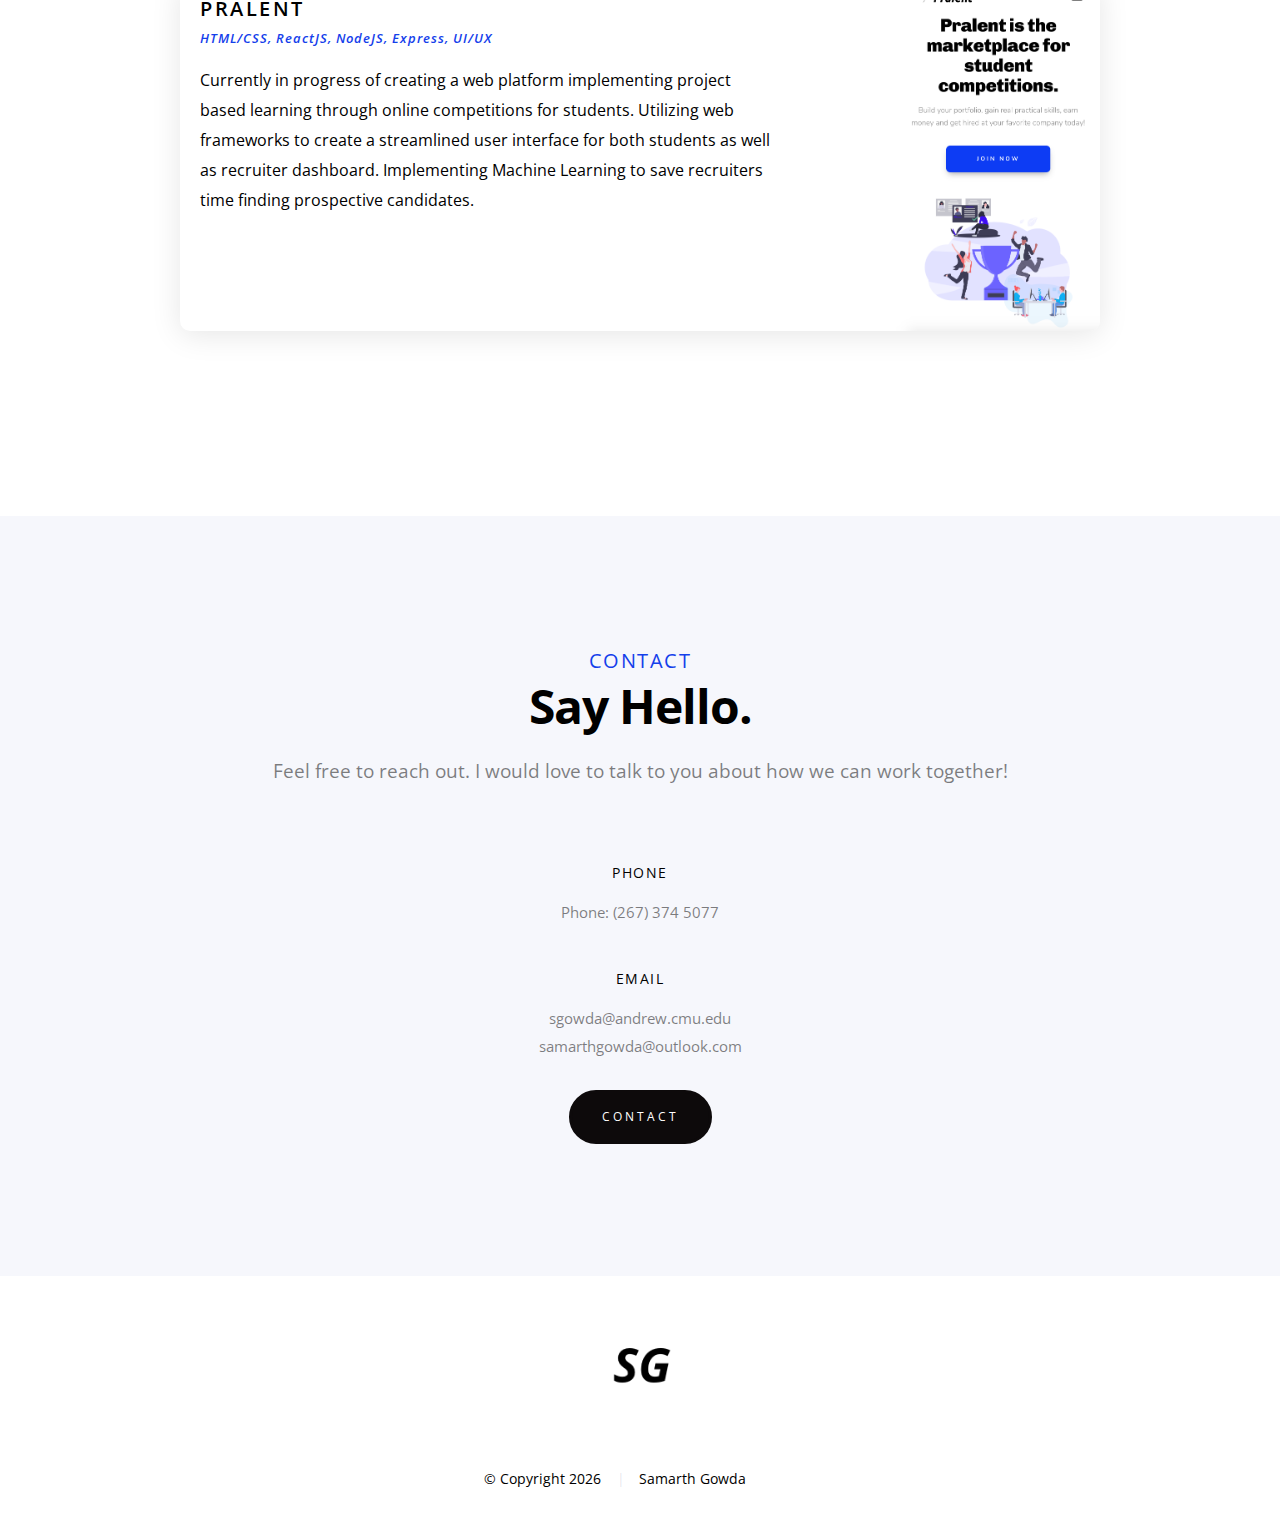
==== commit 42724a86: "updated contact" ====
--- a/index.html
+++ b/index.html
@@ -86,7 +86,7 @@
                     I am Samarth Gowda. <br>
                 </h1>
 
-                <h2>Student at Carnegie Mellon University<i class=""></i></h2>
+                <h2 class="font-weight-light">Student at Carnegie Mellon University</h2>
 
                 <div class="home-content__buttons">
                     <a href="#projects" class="smoothscroll btn btn--stroke">
@@ -401,50 +401,9 @@
             </div>
         </div>
 
-        <div class="row contact__main">
-            <div class="col-eight tab-full contact__form">
-                <form name="contactForm" id="contactForm" method="POST" action="/inc/sendEmail.php">
-                    <fieldset>
-
-                    <div class="form-field">
-                        <input name="contactName" type="text" id="contactName" placeholder="Name" value="" minlength="2" required="" aria-required="true" class="full-width">
-                    </div>
-                    <div class="form-field">
-                        <input name="contactEmail" type="email" id="contactEmail" placeholder="Email" value="" required="" aria-required="true" class="full-width">
-                    </div>
-                    <div class="form-field">
-                        <input name="contactSubject" type="text" id="contactSubject" placeholder="Subject" value="" class="full-width">
-                    </div>
-                    <div class="form-field">
-                        <textarea name="contactMessage" id="contactMessage" placeholder="Enter your message" rows="10" cols="50" required="" aria-required="true" class="full-width"></textarea>
-                    </div>
-                    <div class="form-field">
-                        <button type="submit" class="full-width btn--primary">Submit</button>
-                        <div class="submit-loader">
-                            <div class="text-loader">Sending...</div>
-                            <div class="s-loader">
-                                <div class="bounce1"></div>
-                                <div class="bounce2"></div>
-                                <div class="bounce3"></div>
-                            </div>
-                        </div>
-                    </div>
-
-                    </fieldset>
-                </form>
-
-                <!-- contact-warning -->
-                <div class="message-warning">
-                    Something went wrong. Please try again.
-                </div>
-
-                <!-- contact-success -->
-                <div class="message-success">
-                    Your message was sent, thank you!<br>
-                </div>
-
-            </div>
-            <div class="col-four tab-full contact__infos">
+        <div class="row contact__main align-center">
+        
+            <div class="col tab-full contact__infos">
                 <h4 class="h06">Phone</h4>
                 <p>Phone: (267) 374 5077<br>
                 </p>
@@ -453,7 +412,7 @@
                 <p>sgowda@andrew.cmu.edu<br>
                 samarthgowda@outlook.com
                 </p>
-
+                <a href="mailto:sgowda@andrew.cmu.edu" class="btn btn--primary">Contact</a>
             </div>
 
         </div>
--- a/css/main.css
+++ b/css/main.css
@@ -135,6 +135,10 @@
     margin-bottom: 1.8rem;
 }
 
+h1, .h01 {
+    font-weight: bold;
+}
+
 @media only screen and (max-width: 600px) {
     h1, .h01, h2, .h02, h3, .h03, h4, .h04 {
         margin-top: 5.1rem;
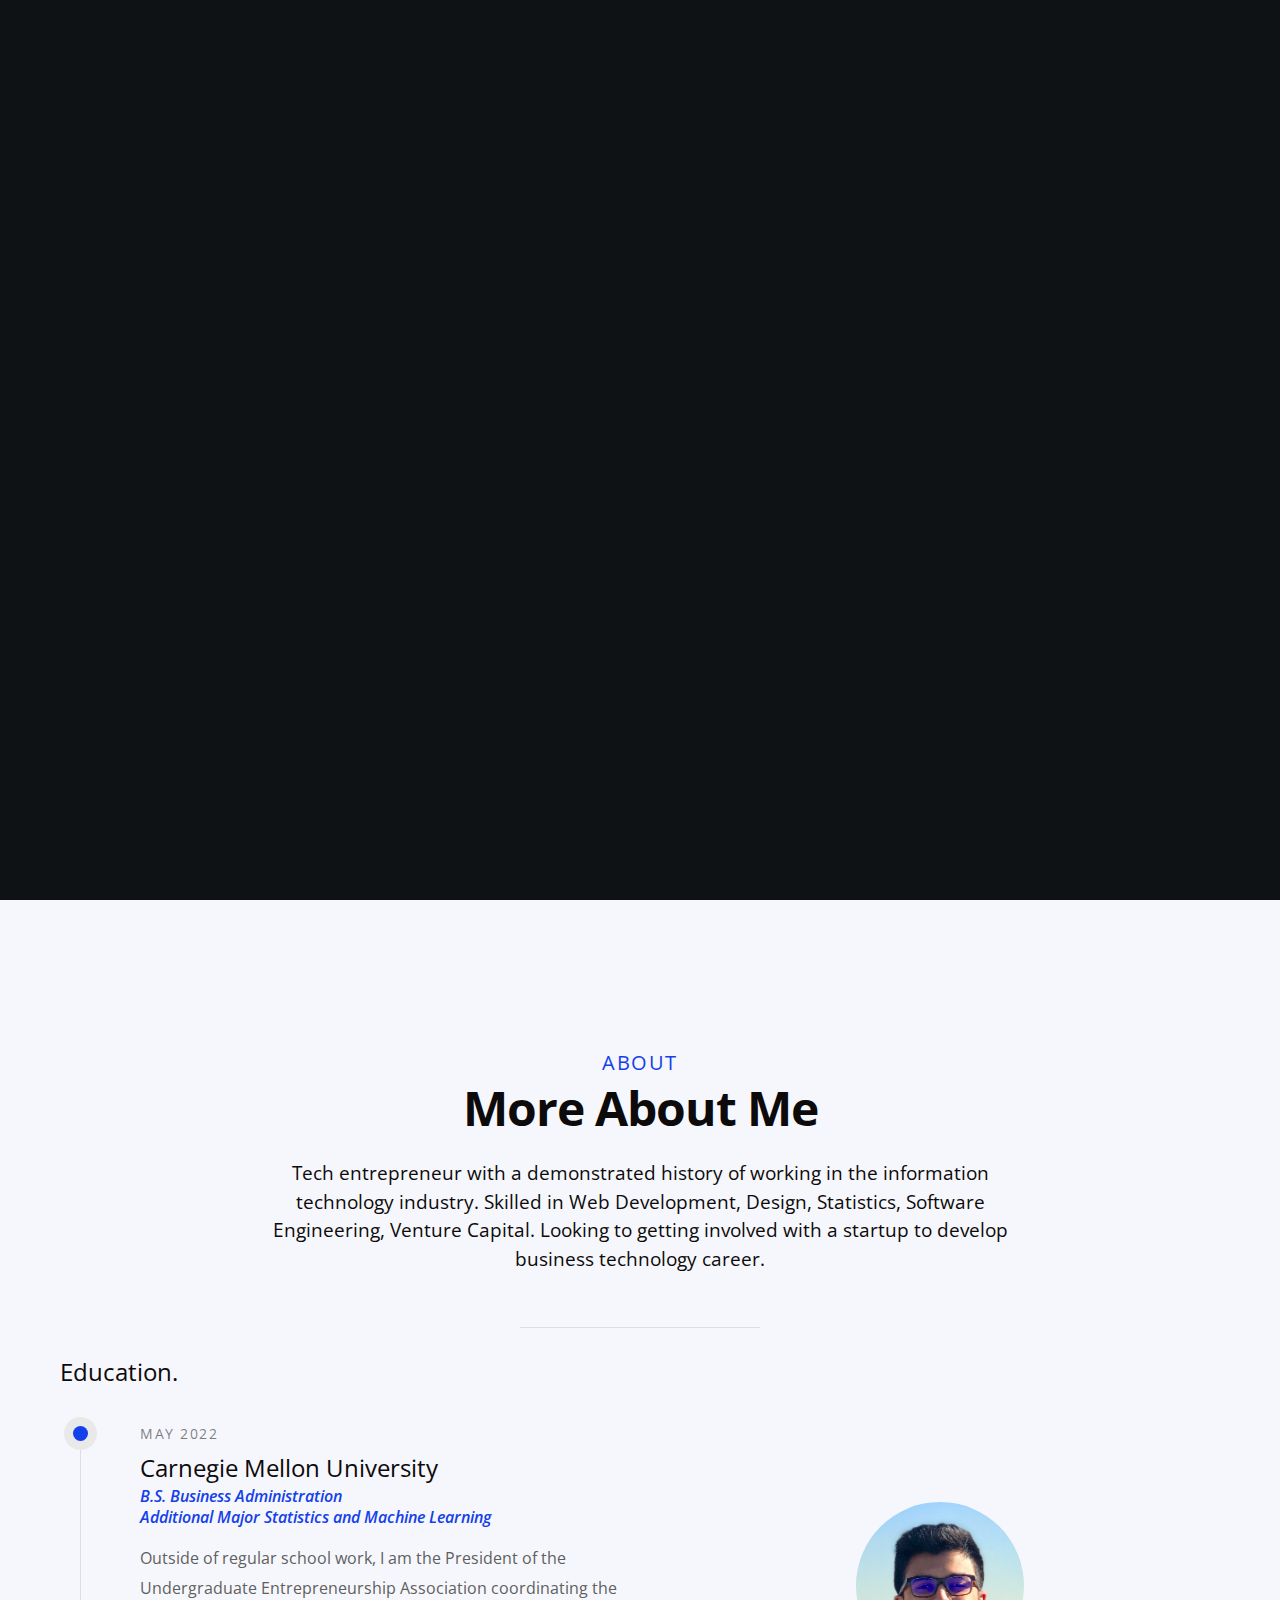
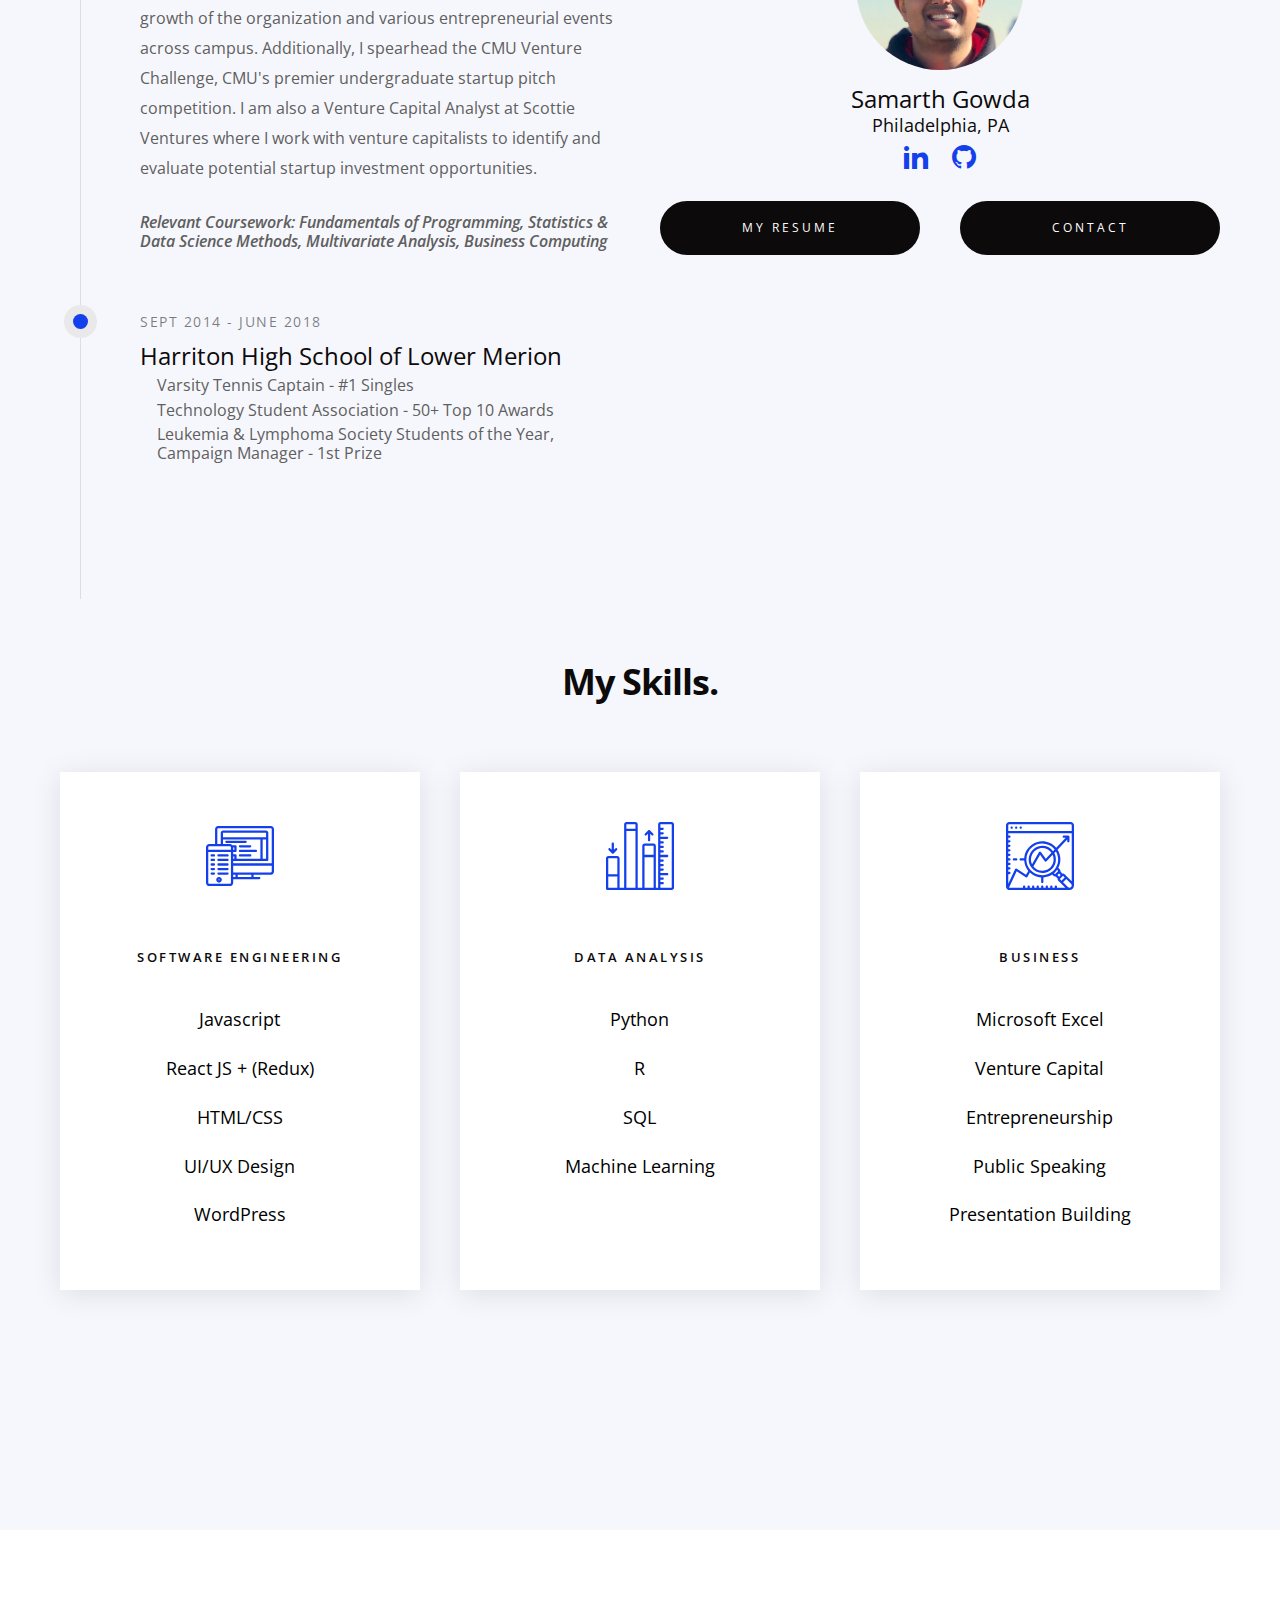
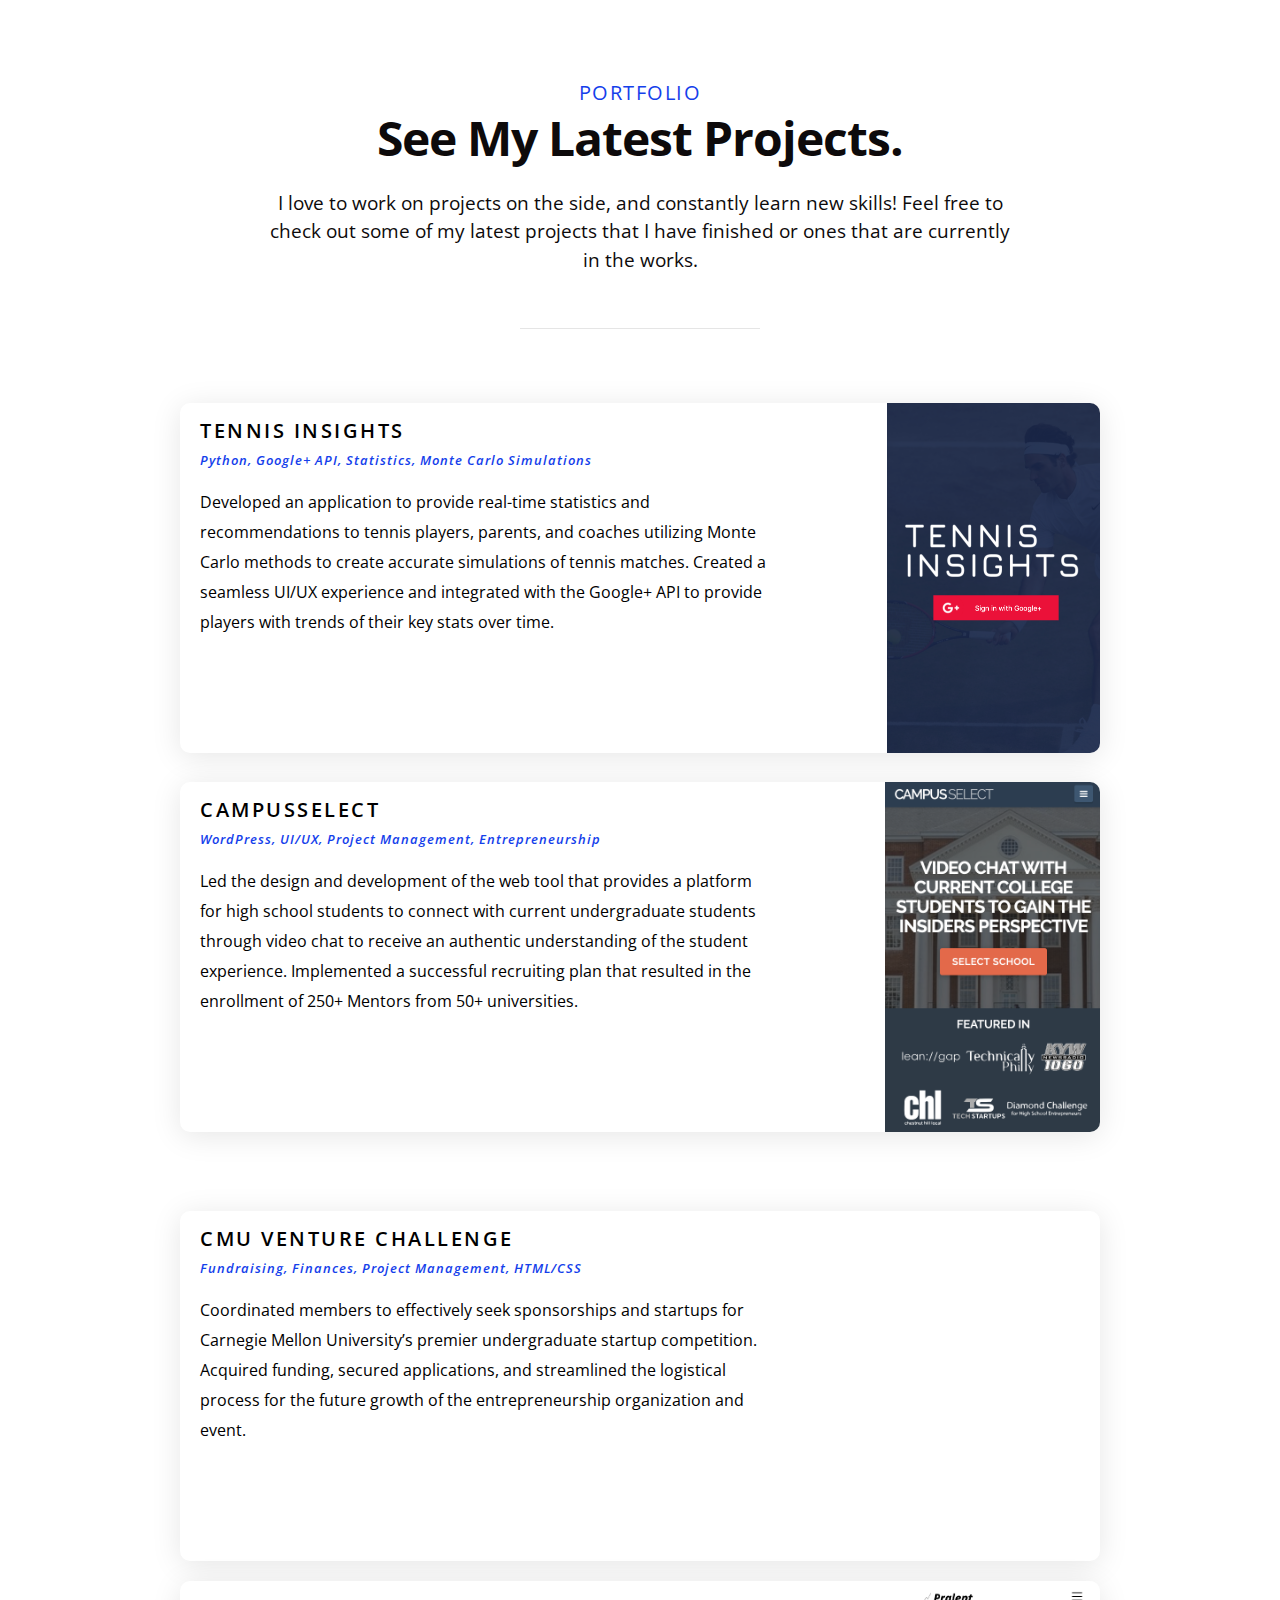
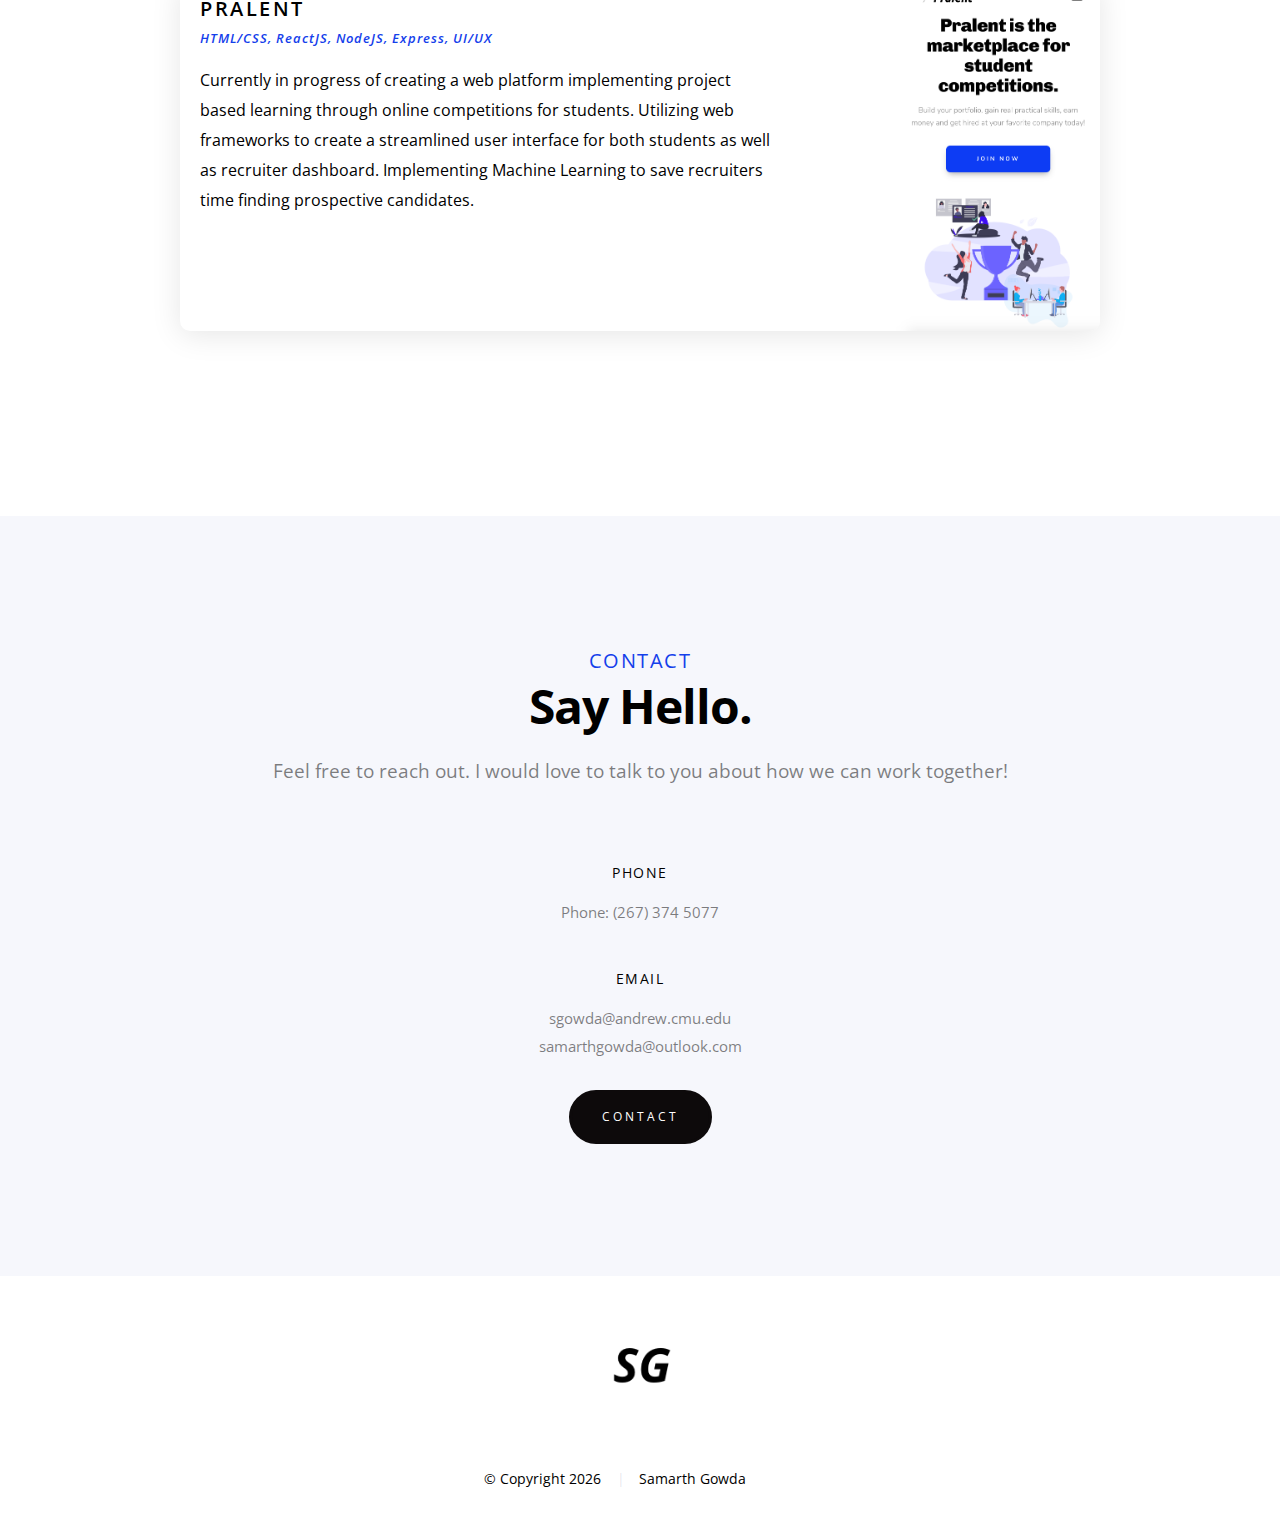
==== commit a1a6a9ad: "Updated skills" ====
--- a/index.html
+++ b/index.html
@@ -183,7 +183,7 @@
                     <h4>Philadelphia, PA</h4>
                     <div class="">
 
-                        <a href="https://www.linkedin.com/in/samarthgowda17/" target="_blank"><i class="im im-linkedin" aria-hidden="true"></i></a>
+                        <a href="https://www.linkedin.com/in/gowdasamarth/" target="_blank"><i class="im im-linkedin" aria-hidden="true"></i></a>
 
                         <a href="https://github.com/samarthgowda" target="_blank"><i class="im im-github" aria-hidden="true"></i></a>
 
@@ -211,21 +211,21 @@
             <div class="col-four">
                 <div class="card">
                     <img src="images/icons/svg/web_dev.svg" alt="">
-                    <h3>Web Development</h3>
+                    <h3>Software Engineering</h3>
+                    <ul>
+                        Javascript
+                    </ul>
+                    <ul>
+                        React JS + (Redux)
+                    </ul>
+                    <ul>
+                        HTML/CSS
+                    </ul>
+                    <ul>
+                        UI/UX Design
+                    </ul>
                     <ul>
                         WordPress
-                    </ul>
-                    <ul>
-                        HTML5
-                    </ul>
-                    <ul>
-                        CSS3
-                    </ul>
-                    <ul>
-                        UI/UX Design
-                    </ul>
-                    <ul>
-                        Adobe Suite
                     </ul>
                 </div>
             </div>
